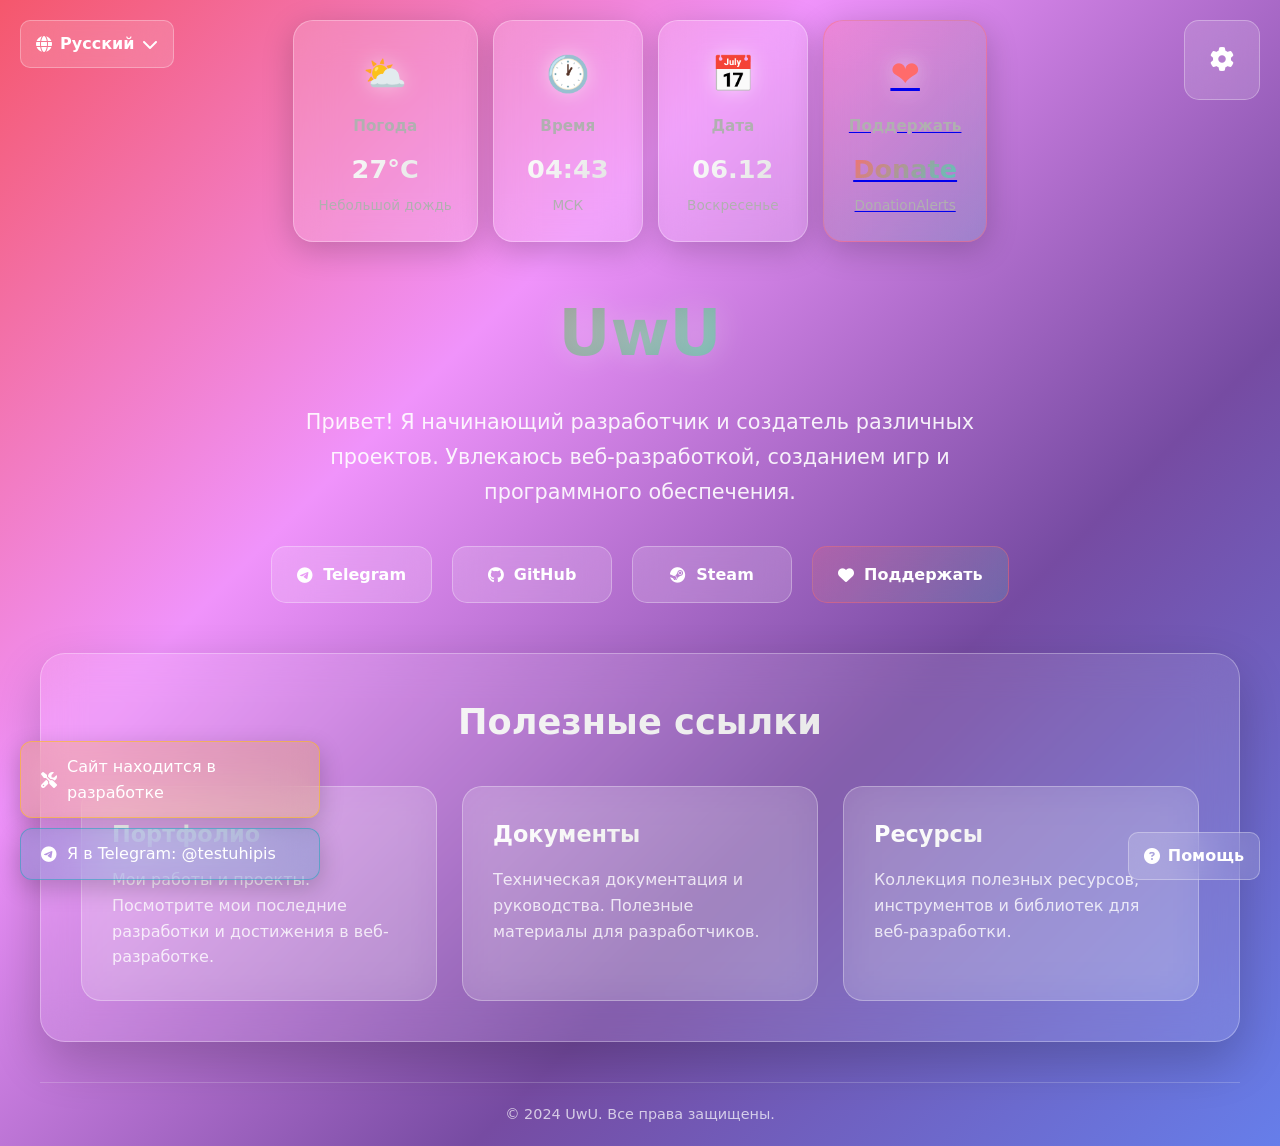
==== index.html @ 8233b25a "Update index.html" ====
<!DOCTYPE html>
<html lang="ru">
<head>
    <meta charset="UTF-8">
    <meta name="viewport" content="width=device-width, initial-scale=1.0">
    <title>UwU | Разработчик</title>
    <link rel="stylesheet" href="https://cdnjs.cloudflare.com/ajax/libs/font-awesome/6.4.0/css/all.min.css">
    <style>
        * {
            margin: 0;
            padding: 0;
            box-sizing: border-box;
            font-family: 'Segoe UI', system-ui, -apple-system, sans-serif;
        }

        :root {
            --bg-color: #0a0a0a;
            --card-bg: rgba(255, 255, 255, 0.1);
            --text-primary: #ffffff;
            --text-secondary: #b0b0b0;
            --accent-color: #6366f1;
            --border-color: rgba(255, 255, 255, 0.2);
            --glow-color: rgba(99, 102, 241, 0.5);
            --blur-amount: blur(20px);
            --transition-speed: 0.3s;
        }

        body {
            background: linear-gradient(-45deg, #667eea, #764ba2, #f093fb, #f5576c);
            background-size: 400% 400%;
            animation: gradient 15s ease infinite;
            color: var(--text-primary);
            line-height: 1.6;
            padding: 20px;
            min-height: 100vh;
            transition: all var(--transition-speed) ease;
        }

        @keyframes gradient {
            0% { background-position: 0% 50%; }
            50% { background-position: 100% 50%; }
            100% { background-position: 0% 50%; }
        }

        .container {
            max-width: 1200px;
            margin: 0 auto;
        }

        /* Notifications - moved to bottom left */
        .notifications {
            position: fixed;
            bottom: 20px;
            left: 20px;
            z-index: 1001;
            display: flex;
            flex-direction: column;
            gap: 10px;
            max-width: 300px;
        }

        .notification {
            background: rgba(255, 255, 255, 0.15);
            backdrop-filter: var(--blur-amount);
            border: 1px solid rgba(255, 255, 255, 0.3);
            border-radius: 12px;
            padding: 12px 20px;
            color: white;
            animation: slideInLeft 0.5s ease;
            box-shadow: 0 8px 25px rgba(0, 0, 0, 0.2);
            position: relative;
            overflow: hidden;
        }

        .notification.warning {
            background: rgba(255, 193, 7, 0.2);
            border-color: rgba(255, 193, 7, 0.5);
        }

        .notification.info {
            background: rgba(23, 162, 184, 0.2);
            border-color: rgba(23, 162, 184, 0.5);
        }

        .notification-content {
            display: flex;
            align-items: center;
            gap: 10px;
        }

        .notification-timer {
            position: absolute;
            bottom: 0;
            left: 0;
            height: 3px;
            background: rgba(255, 255, 255, 0.7);
            width: 100%;
            transform-origin: left;
            animation: timerShrink 10s linear forwards;
        }

        .notification.warning .notification-timer {
            background: rgba(255, 193, 7, 0.8);
        }

        .notification.info .notification-timer {
            background: rgba(23, 162, 184, 0.8);
        }

        @keyframes timerShrink {
            from {
                transform: scaleX(1);
            }
            to {
                transform: scaleX(0);
            }
        }

        @keyframes slideInLeft {
            from {
                transform: translateX(-100%);
                opacity: 0;
            }
            to {
                transform: translateX(0);
                opacity: 1;
            }
        }

        @keyframes slideOutLeft {
            from {
                transform: translateX(0);
                opacity: 1;
            }
            to {
                transform: translateX(-100%);
                opacity: 0;
            }
        }

        .notification.hiding {
            animation: slideOutLeft 0.5s ease forwards;
        }

        /* Language Selector */
        .language-selector {
            position: fixed;
            top: 20px;
            left: 20px;
            z-index: 1000;
        }

        .language-btn {
            background: rgba(255, 255, 255, 0.15);
            backdrop-filter: var(--blur-amount);
            border: 1px solid rgba(255, 255, 255, 0.3);
            border-radius: 10px;
            padding: 10px 15px;
            color: white;
            cursor: pointer;
            transition: all var(--transition-speed) ease;
            display: flex;
            align-items: center;
            gap: 8px;
            font-weight: 600;
        }

        .language-btn:hover {
            background: rgba(255, 255, 255, 0.25);
            transform: translateY(-2px);
        }

        .language-dropdown {
            position: absolute;
            top: 100%;
            left: 0;
            margin-top: 5px;
            background: rgba(255, 255, 255, 0.15);
            backdrop-filter: var(--blur-amount);
            border: 1px solid rgba(255, 255, 255, 0.3);
            border-radius: 10px;
            padding: 10px;
            display: none;
            flex-direction: column;
            gap: 5px;
            min-width: 150px;
        }

        .language-dropdown.active {
            display: flex;
            animation: fadeIn 0.3s ease;
        }

        .language-option {
            padding: 8px 12px;
            border-radius: 6px;
            cursor: pointer;
            transition: background var(--transition-speed) ease;
            display: flex;
            align-items: center;
            gap: 8px;
        }

        .language-option:hover {
            background: rgba(255, 255, 255, 0.1);
        }

        .language-option.active {
            background: rgba(99, 102, 241, 0.3);
        }

        @keyframes fadeIn {
            from { opacity: 0; transform: translateY(-10px); }
            to { opacity: 1; transform: translateY(0); }
        }

        /* Help Button */
        .help-button {
            position: fixed;
            bottom: 20px;
            right: 20px;
            z-index: 1000;
        }

        .help-btn {
            background: rgba(255, 255, 255, 0.15);
            backdrop-filter: var(--blur-amount);
            border: 1px solid rgba(255, 255, 255, 0.3);
            border-radius: 10px;
            padding: 10px 15px;
            color: white;
            cursor: pointer;
            transition: all var(--transition-speed) ease;
            display: flex;
            align-items: center;
            gap: 8px;
            font-weight: 600;
            position: relative;
        }

        .help-btn:hover {
            background: rgba(255, 255, 255, 0.25);
            transform: translateY(-2px);
        }

        .help-btn:hover .help-tooltip {
            opacity: 1;
            visibility: visible;
            transform: translateY(-10px);
        }

        .help-tooltip {
            position: absolute;
            bottom: 100%;
            left: 50%;
            transform: translateX(-50%) translateY(0);
            background: rgba(0, 0, 0, 0.8);
            backdrop-filter: var(--blur-amount);
            border: 1px solid rgba(255, 255, 255, 0.3);
            border-radius: 8px;
            padding: 10px 15px;
            color: white;
            font-size: 0.9rem;
            white-space: nowrap;
            opacity: 0;
            visibility: hidden;
            transition: all var(--transition-speed) ease;
            margin-bottom: 10px;
            box-shadow: 0 5px 15px rgba(0, 0, 0, 0.3);
        }

        .help-tooltip::after {
            content: '';
            position: absolute;
            top: 100%;
            left: 50%;
            transform: translateX(-50%);
            border: 5px solid transparent;
            border-top-color: rgba(0, 0, 0, 0.8);
        }

        /* Compact Widgets Row */
        .compact-widgets {
            display: flex;
            justify-content: center;
            gap: 15px;
            margin-bottom: 40px;
            flex-wrap: wrap;
        }

        .compact-widget {
            background: rgba(255, 255, 255, 0.15);
            backdrop-filter: var(--blur-amount);
            border: 1px solid rgba(255, 255, 255, 0.3);
            border-radius: 20px;
            padding: 25px;
            text-align: center;
            min-width: 150px;
            transition: all var(--transition-speed) ease;
            box-shadow: 0 8px 32px rgba(0, 0, 0, 0.2);
        }

        .compact-widget:hover {
            transform: translateY(-8px);
            box-shadow: 0 15px 40px rgba(0, 0, 0, 0.3), 0 0 25px var(--glow-color);
        }

        .widget-icon {
            font-size: 2.2rem;
            margin-bottom: 12px;
            filter: drop-shadow(0 0 10px rgba(255, 255, 255, 0.5));
        }

        .widget-title {
            font-size: 0.95rem;
            color: var(--text-secondary);
            margin-bottom: 10px;
            font-weight: 600;
        }

        .widget-value {
            font-size: 1.6rem;
            font-weight: 700;
            margin-bottom: 5px;
            background: linear-gradient(135deg, #fff, #e0e0e0);
            -webkit-background-clip: text;
            -webkit-text-fill-color: transparent;
        }

        .widget-desc {
            font-size: 0.85rem;
            color: var(--text-secondary);
        }

        /* Donate Widget */
        .donate-widget {
            background: linear-gradient(135deg, rgba(255, 107, 107, 0.2), rgba(78, 205, 196, 0.2));
            border-color: rgba(255, 107, 107, 0.4);
        }

        .donate-widget:hover {
            box-shadow: 0 15px 40px rgba(0, 0, 0, 0.3), 0 0 25px rgba(255, 107, 107, 0.5);
        }

        .donate-widget .widget-icon {
            color: #ff6b6b;
        }

        .donate-widget .widget-value {
            background: linear-gradient(135deg, #ff6b6b, #4ecdc4);
            -webkit-background-clip: text;
            -webkit-text-fill-color: transparent;
        }

        /* Header Section */
        .header {
            text-align: center;
            margin-bottom: 50px;
        }

        .name {
            font-size: 4rem;
            font-weight: 800;
            margin-bottom: 20px;
            background: linear-gradient(135deg, #ff6b6b, #4ecdc4, #45b7d1, #96ceb4, #ffeaa7);
            -webkit-background-clip: text;
            -webkit-text-fill-color: transparent;
            background-size: 300% 300%;
            animation: gradientShift 3s ease infinite;
            text-shadow: 0 0 30px rgba(255, 255, 255, 0.3);
        }

        @keyframes gradientShift {
            0%, 100% { background-position: 0% 50%; }
            50% { background-position: 100% 50%; }
        }

        .tagline {
            font-size: 1.3rem;
            color: rgba(255, 255, 255, 0.9);
            max-width: 700px;
            margin: 0 auto 35px;
            line-height: 1.7;
        }

        /* Social Links */
        .social-links {
            display: flex;
            justify-content: center;
            gap: 20px;
            margin: 30px 0;
            flex-wrap: wrap;
        }

        .social-link {
            background: rgba(255, 255, 255, 0.15);
            backdrop-filter: var(--blur-amount);
            border: 1px solid rgba(255, 255, 255, 0.3);
            border-radius: 15px;
            padding: 15px 25px;
            text-decoration: none;
            color: var(--text-primary);
            transition: all var(--transition-speed) ease;
            display: flex;
            align-items: center;
            gap: 10px;
            font-weight: 600;
            min-width: 160px;
            justify-content: center;
        }

        .social-link:hover {
            transform: translateY(-5px) scale(1.05);
            box-shadow: 0 10px 30px rgba(0, 0, 0, 0.2), 0 0 20px var(--glow-color);
            background: rgba(255, 255, 255, 0.25);
        }

        /* Donate Link */
        .donate-link {
            background: linear-gradient(135deg, rgba(255, 107, 107, 0.2), rgba(78, 205, 196, 0.2));
            border-color: rgba(255, 107, 107, 0.4);
        }

        .donate-link:hover {
            box-shadow: 0 10px 30px rgba(0, 0, 0, 0.2), 0 0 20px rgba(255, 107, 107, 0.5);
        }

        /* Links Section */
        .links-section {
            background: rgba(255, 255, 255, 0.1);
            backdrop-filter: var(--blur-amount);
            border: 1px solid rgba(255, 255, 255, 0.3);
            border-radius: 25px;
            padding: 40px;
            margin: 40px 0;
            box-shadow: 0 20px 50px rgba(0, 0, 0, 0.2);
        }

        .section-title {
            font-size: 2.2rem;
            font-weight: 700;
            margin-bottom: 35px;
            text-align: center;
            background: linear-gradient(135deg, #fff, #e0e0e0);
            -webkit-background-clip: text;
            -webkit-text-fill-color: transparent;
        }

        .links-grid {
            display: grid;
            grid-template-columns: repeat(auto-fit, minmax(280px, 1fr));
            gap: 25px;
        }

        .link-card {
            background: rgba(255, 255, 255, 0.15);
            backdrop-filter: var(--blur-amount);
            border: 1px solid rgba(255, 255, 255, 0.3);
            border-radius: 20px;
            padding: 30px;
            transition: all var(--transition-speed) ease;
            text-decoration: none;
            color: var(--text-primary);
        }

        .link-card:hover {
            transform: translateY(-8px);
            box-shadow: 0 15px 40px rgba(0, 0, 0, 0.3), 0 0 25px var(--glow-color);
        }

        .link-card h4 {
            font-size: 1.4rem;
            font-weight: 600;
            margin-bottom: 15px;
            background: linear-gradient(135deg, #fff, #e0e0e0);
            -webkit-background-clip: text;
            -webkit-text-fill-color: transparent;
        }

        .link-card p {
            font-size: 1rem;
            color: rgba(255, 255, 255, 0.8);
            line-height: 1.6;
        }

        /* Settings Panel */
        .settings-panel {
            position: fixed;
            top: 20px;
            right: 20px;
            background: rgba(255, 255, 255, 0.15);
            backdrop-filter: var(--blur-amount);
            border: 1px solid rgba(255, 255, 255, 0.3);
            border-radius: 15px;
            padding: 15px;
            z-index: 1000;
            max-width: 300px;
        }

        .settings-toggle {
            background: none;
            border: none;
            color: white;
            font-size: 1.5rem;
            cursor: pointer;
            padding: 10px;
            border-radius: 10px;
            transition: all 0.3s ease;
        }

        .settings-toggle:hover {
            background: rgba(255, 255, 255, 0.1);
            transform: rotate(90deg);
        }

        .settings-content {
            display: none;
            margin-top: 15px;
        }

        .settings-content.active {
            display: block;
        }

        .setting-group {
            margin-bottom: 15px;
        }

        .setting-group h4 {
            font-size: 1rem;
            margin-bottom: 10px;
            color: var(--text-primary);
        }

        .setting-option {
            display: flex;
            justify-content: space-between;
            align-items: center;
            margin-bottom: 8px;
            font-size: 0.9rem;
        }

        .toggle-switch {
            position: relative;
            display: inline-block;
            width: 40px;
            height: 20px;
        }

        .toggle-switch input {
            opacity: 0;
            width: 0;
            height: 0;
        }

        .slider {
            position: absolute;
            cursor: pointer;
            top: 0;
            left: 0;
            right: 0;
            bottom: 0;
            background-color: rgba(255, 255, 255, 0.3);
            transition: .4s;
            border-radius: 20px;
        }

        .slider:before {
            position: absolute;
            content: "";
            height: 16px;
            width: 16px;
            left: 2px;
            bottom: 2px;
            background-color: white;
            transition: .4s;
            border-radius: 50%;
        }

        input:checked + .slider {
            background-color: var(--accent-color);
        }

        input:checked + .slider:before {
            transform: translateX(20px);
        }

        .color-options {
            display: flex;
            gap: 8px;
            flex-wrap: wrap;
            margin-top: 5px;
        }

        .color-option {
            width: 25px;
            height: 25px;
            border-radius: 50%;
            cursor: pointer;
            border: 2px solid transparent;
            transition: transform 0.3s ease;
        }

        .color-option:hover {
            transform: scale(1.1);
        }

        .color-option.active {
            border-color: white;
            transform: scale(1.1);
        }

        select, input[type="text"] {
            width: 100%;
            padding: 8px;
            border-radius: 8px;
            border: 1px solid rgba(255, 255, 255, 0.3);
            background: rgba(255, 255, 255, 0.1);
            color: white;
            font-size: 0.9rem;
        }

        /* Footer */
        .footer {
            text-align: center;
            color: rgba(255, 255, 255, 0.7);
            font-size: 0.9rem;
            margin-top: 40px;
            padding-top: 20px;
            border-top: 1px solid rgba(255, 255, 255, 0.2);
        }

        /* Responsive */
        @media (max-width: 768px) {
            .compact-widgets {
                gap: 10px;
            }
            
            .compact-widget {
                min-width: 120px;
                padding: 20px;
            }
            
            .name {
                font-size: 2.5rem;
            }
            
            .social-links {
                flex-direction: column;
                align-items: center;
            }
            
            .social-link {
                width: 100%;
                max-width: 200px;
            }
            
            .links-grid {
                grid-template-columns: 1fr;
            }
            
            .settings-panel {
                position: static;
                max-width: none;
                margin-bottom: 20px;
            }

            .language-selector {
                position: static;
                margin-bottom: 20px;
            }

            .notifications {
                position: static;
                max-width: none;
                margin-bottom: 20px;
            }

            .help-button {
                position: static;
                margin-top: 20px;
            }
        }
    </style>
</head>
<body>
    <!-- Notifications - moved to bottom left -->
    <div class="notifications" id="notifications">
        <div class="notification warning">
            <div class="notification-content">
                <i class="fas fa-tools"></i>
                <span id="dev-notification">Сайт находится в разработке</span>
            </div>
            <div class="notification-timer"></div>
        </div>
        <div class="notification info">
            <div class="notification-content">
                <i class="fab fa-telegram"></i>
                <span id="tg-notification">Я в Telegram: @testuhipis</span>
            </div>
            <div class="notification-timer"></div>
        </div>
    </div>

    <!-- Language Selector -->
    <div class="language-selector">
        <div class="language-btn" id="language-btn">
            <i class="fas fa-globe"></i>
            <span id="current-language">Русский</span>
            <i class="fas fa-chevron-down"></i>
        </div>
        <div class="language-dropdown" id="language-dropdown">
            <div class="language-option active" data-lang="ru">
                <span>🇷🇺 Русский</span>
            </div>
            <div class="language-option" data-lang="en">
                <span>🇺🇸 English</span>
            </div>
            <div class="language-option" data-lang="be">
                <span>🇧🇾 Беларуская</span>
            </div>
            <div class="language-option" data-lang="ja">
                <span>🇯🇵 日本語</span>
            </div>
            <div class="language-option" data-lang="orv">
                <span>🏛️ Древне-Русский</span>
            </div>
        </div>
    </div>

    <!-- Help Button -->
    <div class="help-button">
        <div class="help-btn">
            <i class="fas fa-question-circle"></i>
            <span id="help-text">Помощь</span>
            <div class="help-tooltip">
                <span id="help-email">makarevichkv@bk.ru</span>
            </div>
        </div>
    </div>

    <!-- Settings Panel -->
    <div class="settings-panel">
        <button class="settings-toggle" id="settings-toggle">
            <i class="fas fa-cog"></i>
        </button>
        
        <div class="settings-content" id="settings-content">
            <!-- Theme Settings -->
            <div class="setting-group">
                <h4>🎨 <span id="theme-title">Цветовая тема</span></h4>
                <div class="color-options">
                    <div class="color-option active" style="background: linear-gradient(-45deg, #667eea, #764ba2, #f093fb, #f5576c);" data-gradient="purple"></div>
                    <div class="color-option" style="background: linear-gradient(-45deg, #4facfe, #00f2fe, #43e97b, #38f9d7);" data-gradient="blue"></div>
                    <div class="color-option" style="background: linear-gradient(-45deg, #ff6b6b, #4ecdc4, #45b7d1, #96ceb4);" data-gradient="vibrant"></div>
                    <div class="color-option" style="background: linear-gradient(-45deg, #ee7752, #e73c7e, #23a6d5, #23d5ab);" data-gradient="default"></div>
                </div>
            </div>

            <!-- Effects Settings -->
            <div class="setting-group">
                <h4>✨ <span id="effects-title">Эффекты</span></h4>
                <div class="setting-option">
                    <span id="glass-effect-label">Размытие стекла</span>
                    <label class="toggle-switch">
                        <input type="checkbox" id="glass-effect" checked>
                        <span class="slider"></span>
                    </label>
                </div>
            </div>

            <!-- Widget Settings -->
            <div class="setting-group">
                <h4>🕹️ <span id="widgets-title">Виджеты</span></h4>
                <div class="setting-option">
                    <span id="show-weather-label">Показывать погоду</span>
                    <label class="toggle-switch">
                        <input type="checkbox" id="show-weather" checked>
                        <span class="slider"></span>
                    </label>
                </div>
                <div class="setting-option">
                    <span id="show-time-label">Показывать время</span>
                    <label class="toggle-switch">
                        <input type="checkbox" id="show-time" checked>
                        <span class="slider"></span>
                    </label>
                </div>
                <div class="setting-option">
                    <span id="show-date-label">Показывать дату</span>
                    <label class="toggle-switch">
                        <input type="checkbox" id="show-date" checked>
                        <span class="slider"></span>
                    </label>
                </div>
                <div class="setting-option">
                    <span id="show-donate-label">Показывать донат</span>
                    <label class="toggle-switch">
                        <input type="checkbox" id="show-donate" checked>
                        <span class="slider"></span>
                    </label>
                </div>
            </div>

            <!-- Weather Settings -->
            <div class="setting-group">
                <h4>🌤️ <span id="weather-title">Погода</span></h4>
                <div class="setting-option">
                    <span id="weather-city-label">Город</span>
                    <input type="text" id="weather-city" placeholder="Москва" value="Москва">
                </div>
            </div>
        </div>
    </div>

    <div class="container">
        <!-- Compact Widgets Row -->
        <div class="compact-widgets">
            <div class="compact-widget" id="weather-widget">
                <div class="widget-icon">🌤️</div>
                <div class="widget-title" id="weather-widget-title">Погода</div>
                <div class="widget-value" id="weather-temp">22°C</div>
                <div class="widget-desc" id="weather-desc">Солнечно</div>
            </div>

            <div class="compact-widget" id="time-widget">
                <div class="widget-icon">🕐</div>
                <div class="widget-title" id="time-widget-title">Время</div>
                <div class="widget-value" id="current-time">13:57</div>
                <div class="widget-desc" id="timezone">МСК</div>
            </div>

            <div class="compact-widget" id="date-widget">
                <div class="widget-icon">📅</div>
                <div class="widget-title" id="date-widget-title">Дата</div>
                <div class="widget-value" id="current-date">30.11</div>
                <div class="widget-desc" id="day-of-week">Четверг</div>
            </div>

            <!-- Donate Widget -->
            <a href="https://www.donationalerts.com/r/uwu11" target="_blank" class="compact-widget donate-widget" id="donate-widget">
                <div class="widget-icon">❤️</div>
                <div class="widget-title" id="donate-widget-title">Поддержать</div>
                <div class="widget-value" id="donate-value">Donate</div>
                <div class="widget-desc" id="donate-desc">DonationAlerts</div>
            </a>
        </div>

        <!-- Header Section -->
        <div class="header">
            <h1 class="name">UwU</h1>
            <p class="tagline" id="tagline-text">Привет! Я начинающий разработчик и создатель различных проектов. Увлекаюсь веб-разработкой, созданием игр и программного обеспечения.</p>

            <!-- Social Links -->
            <div class="social-links">
                <a href="https://t.me/testuhipis" target="_blank" class="social-link">
                    <i class="fab fa-telegram"></i>
                    <span id="telegram-text">Telegram</span>
                </a>
                <a href="https://github.com/somp1k3" target="_blank" class="social-link">
                    <i class="fab fa-github"></i>
                    <span id="github-text">GitHub</span>
                </a>
                <a href="https://steamcommunity.com/id/somp1k3/" target="_blank" class="social-link">
                    <i class="fab fa-steam"></i>
                    <span id="steam-text">Steam</span>
                </a>
                <a href="https://www.donationalerts.com/r/uwu11" target="_blank" class="social-link donate-link">
                    <i class="fas fa-heart"></i>
                    <span id="donate-text">Поддержать</span>
                </a>
            </div>
        </div>

        <!-- Links Section -->
        <div class="links-section">
            <h2 class="section-title" id="links-title">Полезные ссылки</h2>
            <div class="links-grid">
                <a href="https://somp1k3.github.io/smp3/portfolio/" target="_blank" class="link-card">
                    <h4 id="portfolio-title">Портфолио</h4>
                    <p id="portfolio-desc">Мои работы и проекты. Посмотрите мои последние разработки и достижения в веб-разработке.</p>
                </a>
                <a href="https://somp1k3.github.io/smp3/portfolio/" target="_blank" class="link-card">
                    <h4 id="docs-title">Документы</h4>
                    <p id="docs-desc">Техническая документация и руководства. Полезные материалы для разработчиков.</p>
                </a>
                <a href="https://somp1k3.github.io/smp3/portfolio/" target="_blank" class="link-card">
                    <h4 id="resources-title">Ресурсы</h4>
                    <p id="resources-desc">Коллекция полезных ресурсов, инструментов и библиотек для веб-разработки.</p>
                </a>
            </div>
        </div>

        <!-- Footer -->
        <div class="footer">
            <p id="footer-text">&copy; 2024 UwU. Все права защищены.</p>
        </div>
    </div>

    <script>
        // Translation dictionary
        const translations = {
            ru: {
                // Notifications
                devNotification: "Сайт находится в разработке",
                tgNotification: "Я в Telegram: @testuhipis",
                
                // Language selector
                currentLanguage: "Русский",
                
                // Settings
                themeTitle: "Цветовая тема",
                effectsTitle: "Эффекты",
                glassEffectLabel: "Размытие стекла",
                widgetsTitle: "Виджеты",
                showWeatherLabel: "Показывать погоду",
                showTimeLabel: "Показывать время",
                showDateLabel: "Показывать дату",
                showDonateLabel: "Показывать донат",
                weatherTitle: "Погода",
                weatherCityLabel: "Город",
                
                // Widgets
                weatherWidgetTitle: "Погода",
                timeWidgetTitle: "Время",
                dateWidgetTitle: "Дата",
                donateWidgetTitle: "Поддержать",
                donateValue: "Donate",
                donateDesc: "DonationAlerts",
                
                // Content
                tagline: "Привет! Я начинающий разработчик и создатель различных проектов. Увлекаюсь веб-разработкой, созданием игр и программного обеспечения.",
                telegram: "Telegram",
                github: "GitHub",
                steam: "Steam",
                donate: "Поддержать",
                linksTitle: "Полезные ссылки",
                portfolioTitle: "Портфолио",
                portfolioDesc: "Мои работы и проекты. Посмотрите мои последние разработки и достижения в веб-разработке.",
                docsTitle: "Документы",
                docsDesc: "Техническая документация и руководства. Полезные материалы для разработчиков.",
                resourcesTitle: "Ресурсы",
                resourcesDesc: "Коллекция полезных ресурсов, инструментов и библиотек для веб-разработки.",
                footer: "&copy; 2024 UwU. Все права защищены.",
                
                // Help button
                helpText: "Помощь",
                helpEmail: "makarevichkv@bk.ru"
            },
            en: {
                devNotification: "Website is under development",
                tgNotification: "Find me on Telegram: @testuhipis",
                currentLanguage: "English",
                themeTitle: "Color Theme",
                effectsTitle: "Effects",
                glassEffectLabel: "Glass blur effect",
                widgetsTitle: "Widgets",
                showWeatherLabel: "Show weather",
                showTimeLabel: "Show time",
                showDateLabel: "Show date",
                showDonateLabel: "Show donate",
                weatherTitle: "Weather",
                weatherCityLabel: "City",
                weatherWidgetTitle: "Weather",
                timeWidgetTitle: "Time",
                dateWidgetTitle: "Date",
                donateWidgetTitle: "Support",
                donateValue: "Donate",
                donateDesc: "DonationAlerts",
                tagline: "Hello! I'm a beginner developer and creator of various projects. I'm passionate about web development, game creation and software development.",
                telegram: "Telegram",
                github: "GitHub",
                steam: "Steam",
                donate: "Support",
                linksTitle: "Useful Links",
                portfolioTitle: "Portfolio",
                portfolioDesc: "My works and projects. Check out my latest developments and achievements in web development.",
                docsTitle: "Documents",
                docsDesc: "Technical documentation and guides. Useful materials for developers.",
                resourcesTitle: "Resources",
                resourcesDesc: "Collection of useful resources, tools and libraries for web development.",
                footer: "&copy; 2024 UwU. All rights reserved.",
                helpText: "Help",
                helpEmail: "makarevichkv@bk.ru"
            },
            be: {
                devNotification: "Сайт знаходзіцца ў распрацоўцы",
                tgNotification: "Я ў Telegram: @testuhipis",
                currentLanguage: "Беларуская",
                themeTitle: "Каляровая тэма",
                effectsTitle: "Эфекты",
                glassEffectLabel: "Размыццё шкла",
                widgetsTitle: "Віджэты",
                showWeatherLabel: "Паказваць надвор'е",
                showTimeLabel: "Паказваць час",
                showDateLabel: "Паказваць дату",
                showDonateLabel: "Паказваць данат",
                weatherTitle: "Надвор'е",
                weatherCityLabel: "Горад",
                weatherWidgetTitle: "Надвор'е",
                timeWidgetTitle: "Час",
                dateWidgetTitle: "Дата",
                donateWidgetTitle: "Падтрымаць",
                donateValue: "Donate",
                donateDesc: "DonationAlerts",
                tagline: "Прывітанне! Я пачынаючы распрацоўшчык і стваральнік розных праектаў. Захапляюся вэб-распрацоўкай, стварэннем гульняў і праграмным забеспячэннем.",
                telegram: "Telegram",
                github: "GitHub",
                steam: "Steam",
                donate: "Падтрымаць",
                linksTitle: "Карысныя спасылкі",
                portfolioTitle: "Партфоліа",
                portfolioDesc: "Мае работы і праекты. Паглядзіце мае апошнія распрацоўкі і дасягненні ў вэб-распрацоўцы.",
                docsTitle: "Дакументы",
                docsDesc: "Тэхнічная дакументацыя і кіраўніцтвы. Карысныя матэрыялы для распрацоўшчыкаў.",
                resourcesTitle: "Рэсурсы",
                resourcesDesc: "Калекцыя карысных рэсурсаў, інструментаў і бібліятэк для вэб-распрацоўкі.",
                footer: "&copy; 2024 UwU. Усе правы абаронены.",
                helpText: "Дапамога",
                helpEmail: "makarevichkv@bk.ru"
            },
            ja: {
                devNotification: "ウェブサイトは開発中です",
                tgNotification: "Telegramで私を見つけて: @testuhipis",
                currentLanguage: "日本語",
                themeTitle: "カラーテーマ",
                effectsTitle: "エフェクト",
                glassEffectLabel: "ガラスぼかし効果",
                widgetsTitle: "ウィジェット",
                showWeatherLabel: "天気を表示",
                showTimeLabel: "時間を表示",
                showDateLabel: "日付を表示",
                showDonateLabel: "寄付を表示",
                weatherTitle: "天気",
                weatherCityLabel: "都市",
                weatherWidgetTitle: "天気",
                timeWidgetTitle: "時間",
                dateWidgetTitle: "日付",
                donateWidgetTitle: "サポート",
                donateValue: "寄付",
                donateDesc: "DonationAlerts",
                tagline: "こんにちは！私は初心者開発者であり、様々なプロジェクトのクリエイターです。Web開発、ゲーム制作、ソフトウェア開発に情熱を持っています。",
                telegram: "Telegram",
                github: "GitHub",
                steam: "Steam",
                donate: "サポート",
                linksTitle: "便利なリンク",
                portfolioTitle: "ポートフォリオ",
                portfolioDesc: "私の作品とプロジェクト。Web開発における最新の開発と成果をご覧ください。",
                docsTitle: "ドキュメント",
                docsDesc: "技術文書とガイド。開発者向けの便利な資料。",
                resourcesTitle: "リソース",
                resourcesDesc: "Web開発のための便利なリソース、ツール、ライブラリのコレクション。",
                footer: "&copy; 2024 UwU. 全著作権所有.",
                helpText: "ヘルプ",
                helpEmail: "makarevichkv@bk.ru"
            },
            orv: {
                // Древнерусский язык
                devNotification: "Сѣтьница въ дѣланьи ѥсть",
                tgNotification: "Азъ въ Telegram: @testuhipis",
                currentLanguage: "Древне-Русский",
                themeTitle: "Цвѣтьнаꙗ тема",
                effectsTitle: "Дѣиства",
                glassEffectLabel: "Стекльно размытие",
                widgetsTitle: "Виджеты",
                showWeatherLabel: "Покаꙁовати погодоу",
                showTimeLabel: "Покаꙁовати врѣмѧ",
                showDateLabel: "Покаꙁовати датоу",
                showDonateLabel: "Покаꙁовати даръ",
                weatherTitle: "Погода",
                weatherCityLabel: "Градъ",
                weatherWidgetTitle: "Погода",
                timeWidgetTitle: "Врѣмѧ",
                dateWidgetTitle: "Дата",
                donateWidgetTitle: "Подъдрьжати",
                donateValue: "Даръ",
                donateDesc: "DonationAlerts",
                tagline: "Здравъ бѫди! Аꙁъ ѥсмь начьинающии съꙁидатель и творець различьныхъ дѣлъ. Любо мьнѣ вѣтьхънѧѩ съꙁиданиꙗ, сътворениꙗ игръ и прѣложьствиꙗ.",
                telegram: "Telegram",
                github: "GitHub",
                steam: "Steam",
                donate: "Подъдрьжати",
                linksTitle: "Потрѣбьнꙑи съвѫꙁи",
                portfolioTitle: "Портфолио",
                portfolioDesc: "Моꙗ дѣла и съꙁиданиꙗ. Виждь моꙗ послѣдьнꙗѩ съꙁиданиꙗ и постижениꙗ въ вѣтьхънѧѥмъ съꙁидании.",
                docsTitle: "Грамотꙑ",
                docsDesc: "Оустроишьнꙑѩ грамотꙑ и наказаниꙗ. Потрѣбьнꙑѩ вѣщи съꙁидателемъ.",
                resourcesTitle: "Съкровища",
                resourcesDesc: "Събиръниѥ потрѣбьныхъ съкровищь, оужищь и книгъницъ въ вѣтьхънѧѥмъ съꙁидании.",
                footer: "&copy; 2024 UwU. Вьсѧ права съхранѥна.",
                helpText: "Помощь",
                helpEmail: "makarevichkv@bk.ru"
            }
        };

        // Current language
        let currentLanguage = localStorage.getItem('uwu-language') || 'ru';

        // Настройки по умолчанию
        const defaultSettings = {
            glassEffect: true,
            showWeather: true,
            showTime: true,
            showDate: true,
            showDonate: true,
            weatherCity: 'Москва',
            theme: 'purple'
        };

        // Загрузка настроек из localStorage
        let settings = JSON.parse(localStorage.getItem('uwu-settings')) || {...defaultSettings};

        // Apply translation
        function applyTranslation(lang) {
            const t = translations[lang];
            
            // Notifications
            document.getElementById('dev-notification').textContent = t.devNotification;
            document.getElementById('tg-notification').textContent = t.tgNotification;
            
            // Language selector
            document.getElementById('current-language').textContent = t.currentLanguage;
            
            // Settings
            document.getElementById('theme-title').textContent = t.themeTitle;
            document.getElementById('effects-title').textContent = t.effectsTitle;
            document.getElementById('glass-effect-label').textContent = t.glassEffectLabel;
            document.getElementById('widgets-title').textContent = t.widgetsTitle;
            document.getElementById('show-weather-label').textContent = t.showWeatherLabel;
            document.getElementById('show-time-label').textContent = t.showTimeLabel;
            document.getElementById('show-date-label').textContent = t.showDateLabel;
            document.getElementById('show-donate-label').textContent = t.showDonateLabel;
            document.getElementById('weather-title').textContent = t.weatherTitle;
            document.getElementById('weather-city-label').textContent = t.weatherCityLabel;
            
            // Widgets
            document.getElementById('weather-widget-title').textContent = t.weatherWidgetTitle;
            document.getElementById('time-widget-title').textContent = t.timeWidgetTitle;
            document.getElementById('date-widget-title').textContent = t.dateWidgetTitle;
            document.getElementById('donate-widget-title').textContent = t.donateWidgetTitle;
            document.getElementById('donate-value').textContent = t.donateValue;
            document.getElementById('donate-desc').textContent = t.donateDesc;
            
            // Content
            document.getElementById('tagline-text').textContent = t.tagline;
            document.getElementById('telegram-text').textContent = t.telegram;
            document.getElementById('github-text').textContent = t.github;
            document.getElementById('steam-text').textContent = t.steam;
            document.getElementById('donate-text').textContent = t.donate;
            document.getElementById('links-title').textContent = t.linksTitle;
            document.getElementById('portfolio-title').textContent = t.portfolioTitle;
            document.getElementById('portfolio-desc').textContent = t.portfolioDesc;
            document.getElementById('docs-title').textContent = t.docsTitle;
            document.getElementById('docs-desc').textContent = t.docsDesc;
            document.getElementById('resources-title').textContent = t.resourcesTitle;
            document.getElementById('resources-desc').textContent = t.resourcesDesc;
            document.getElementById('footer-text').innerHTML = t.footer;
            
            // Help button
            document.getElementById('help-text').textContent = t.helpText;
            document.getElementById('help-email').textContent = t.helpEmail;
        }

        // DOM Elements
        const settingsToggle = document.getElementById('settings-toggle');
        const settingsContent = document.getElementById('settings-content');
        const languageBtn = document.getElementById('language-btn');
        const languageDropdown = document.getElementById('language-dropdown');
        const settingsPanel = document.querySelector('.settings-panel');
        const languageSelector = document.querySelector('.language-selector');

        // Функция для управления таймерами уведомлений
        function setupNotificationTimers() {
            const notifications = document.querySelectorAll('.notification');
            
            notifications.forEach(notification => {
                // Запускаем таймер на 10 секунд
                setTimeout(() => {
                    // Добавляем класс для анимации исчезновения
                    notification.classList.add('hiding');
                    
                    // Удаляем уведомление после завершения анимации
                    setTimeout(() => {
                        if (notification.parentNode) {
                            notification.parentNode.removeChild(notification);
                        }
                    }, 500);
                }, 10000); // 10 секунд
            });
        }

        // Применить настройки при загрузке
        function applyStoredSettings() {
            // Применить язык
            applyTranslation(currentLanguage);
            
            // Обновить активный язык в выпадающем списке
            document.querySelectorAll('.language-option').forEach(option => {
                option.classList.remove('active');
                if (option.getAttribute('data-lang') === currentLanguage) {
                    option.classList.add('active');
                }
            });

            // Применить все настройки из localStorage
            document.getElementById('glass-effect').checked = settings.glassEffect;
            document.getElementById('show-weather').checked = settings.showWeather;
            document.getElementById('show-time').checked = settings.showTime;
            document.getElementById('show-date').checked = settings.showDate;
            document.getElementById('show-donate').checked = settings.showDonate;
            document.getElementById('weather-city').value = settings.weatherCity;

            // Применить видимость виджетов
            document.getElementById('weather-widget').style.display = settings.showWeather ? 'block' : 'none';
            document.getElementById('time-widget').style.display = settings.showTime ? 'block' : 'none';
            document.getElementById('date-widget').style.display = settings.showDate ? 'block' : 'none';
            document.getElementById('donate-widget').style.display = settings.showDonate ? 'block' : 'none';

            // Применить эффект размытия
            updateBlurEffect();
            
            // Применить тему
            applyTheme(settings.theme);
            
            // Запустить таймеры для уведомлений
            setupNotificationTimers();
        }

        // Обновить эффект размытия
        function updateBlurEffect() {
            document.documentElement.style.setProperty('--blur-amount', settings.glassEffect ? 'blur(20px)' : 'blur(0px)');
        }

        // Применить тему
        function applyTheme(theme) {
            const gradients = {
                default: 'linear-gradient(-45deg, #ee7752, #e73c7e, #23a6d5, #23d5ab)',
                vibrant: 'linear-gradient(-45deg, #ff6b6b, #4ecdc4, #45b7d1, #96ceb4)',
                purple: 'linear-gradient(-45deg, #667eea, #764ba2, #f093fb, #f5576c)',
                blue: 'linear-gradient(-45deg, #4facfe, #00f2fe, #43e97b, #38f9d7)'
            };
            
            document.body.style.background = gradients[theme];
            
            // Обновить активную кнопку темы
            document.querySelectorAll('.color-option').forEach(opt => {
                opt.classList.remove('active');
                if (opt.getAttribute('data-gradient') === theme) {
                    opt.classList.add('active');
                }
            });
        }

        // Сохранить настройки
        function saveSettings() {
            localStorage.setItem('uwu-settings', JSON.stringify(settings));
        }

        // Toggle Settings Panel
        settingsToggle.addEventListener('click', () => {
            settingsContent.classList.toggle('active');
        });

        // Language selector
        languageBtn.addEventListener('click', () => {
            languageDropdown.classList.toggle('active');
        });

        // Language selection
        document.querySelectorAll('.language-option').forEach(option => {
            option.addEventListener('click', function() {
                const lang = this.getAttribute('data-lang');
                currentLanguage = lang;
                localStorage.setItem('uwu-language', lang);
                applyTranslation(lang);
                languageDropdown.classList.remove('active');
                
                // Обновить активный язык в выпадающем списке
                document.querySelectorAll('.language-option').forEach(opt => {
                    opt.classList.remove('active');
                });
                this.classList.add('active');
            });
        });

        // Close dropdowns when clicking outside
        document.addEventListener('click', function(event) {
            if (!settingsPanel.contains(event.target) && !settingsToggle.contains(event.target)) {
                settingsContent.classList.remove('active');
            }
            if (!languageSelector.contains(event.target)) {
                languageDropdown.classList.remove('active');
            }
        });

        // Update time and date in real-time
        function updateDateTime() {
            const now = new Date();
            
            // Time
            const timeOptions = { hour: '2-digit', minute: '2-digit' };
            const timeString = now.toLocaleTimeString(currentLanguage, timeOptions);
            document.getElementById('current-time').textContent = timeString;
            
            // Date
            const dateOptions = { day: '2-digit', month: '2-digit' };
            const dateString = now.toLocaleDateString(currentLanguage, dateOptions);
            document.getElementById('current-date').textContent = dateString;
            
            // Day of week
            const dayOptions = { weekday: 'long' };
            const dayString = now.toLocaleDateString(currentLanguage, dayOptions);
            document.getElementById('day-of-week').textContent = dayString.charAt(0).toUpperCase() + dayString.slice(1);
        }

        // Real weather function using OpenWeatherMap API
        async function updateRealWeather() {
            if (!settings.showWeather) return;

            try {
                const city = settings.weatherCity || 'Москва';
                
                const response = await fetch(
                    `https://api.openweathermap.org/data/2.5/weather?q=${city}&appid=bd5e378503939ddaee76f12ad7a97608&units=metric&lang=${currentLanguage}`
                );

                if (!response.ok) {
                    throw new Error('Город не найден');
                }

                const data = await response.json();
                
                const temp = Math.round(data.main.temp);
                const description = data.weather[0].description;
                const weatherMain = data.weather[0].main;
                
                // Get weather icon
                const weatherIcons = {
                    'Clear': '☀️',
                    'Clouds': '⛅',
                    'Rain': '🌧️',
                    'Drizzle': '🌦️',
                    'Thunderstorm': '⛈️',
                    'Snow': '❄️',
                    'Mist': '🌫️',
                    'Smoke': '🌫️',
                    'Haze': '🌫️',
                    'Dust': '🌫️',
                    'Fog': '🌫️'
                };

                const icon = weatherIcons[weatherMain] || '🌤️';
                
                document.getElementById('weather-temp').textContent = `${temp}°C`;
                document.getElementById('weather-desc').textContent = description;
                document.querySelector('#weather-widget .widget-icon').textContent = icon;
                
            } catch (error) {
                console.error('Ошибка получения погоды:', error);
                // Fallback to mock data
                updateMockWeather();
            }
        }

        // Mock weather as fallback
        function updateMockWeather() {
            const weatherData = {
                temp: Math.round(15 + Math.random() * 15),
                descriptions: {
                    ru: ['Солнечно', 'Облачно', 'Небольшой дождь', 'Пасмурно', 'Ясно'],
                    en: ['Sunny', 'Cloudy', 'Light rain', 'Overcast', 'Clear'],
                    be: ['Сонечна', 'Воблачна', 'Невялікі дождж', 'Пахмурна', 'Ясна'],
                    ja: ['晴れ', '曇り', '小雨', 'くもり', '快晴'],
                    orv: ['Солньчьно', 'Облачно', 'Малъ дъждь', 'Пасмѫрно', 'Ꙗсно']
                },
                icons: ['🌤️', '☀️', '⛅', '🌧️', '❄️']
            };
            
            const randomIndex = Math.floor(Math.random() * weatherData.descriptions.ru.length);
            
            document.getElementById('weather-temp').textContent = `${weatherData.temp}°C`;
            document.getElementById('weather-desc').textContent = weatherData.descriptions[currentLanguage]?.[randomIndex] || weatherData.descriptions.ru[randomIndex];
            document.querySelector('#weather-widget .widget-icon').textContent = weatherData.icons[randomIndex];
        }

        // Setup event listeners for settings
        function setupSettingsListeners() {
            // Color themes
            document.querySelectorAll('.color-option').forEach(option => {
                option.addEventListener('click', function() {
                    document.querySelectorAll('.color-option').forEach(opt => opt.classList.remove('active'));
                    this.classList.add('active');
                    
                    const gradient = this.getAttribute('data-gradient');
                    settings.theme = gradient;
                    applyTheme(gradient);
                    saveSettings();
                });
            });

            // Toggle switches
            document.getElementById('glass-effect').addEventListener('change', function() {
                settings.glassEffect = this.checked;
                updateBlurEffect();
                saveSettings();
            });

            document.getElementById('show-weather').addEventListener('change', function() {
                settings.showWeather = this.checked;
                document.getElementById('weather-widget').style.display = this.checked ? 'block' : 'none';
                if (this.checked) {
                    updateRealWeather();
                }
                saveSettings();
            });

            document.getElementById('show-time').addEventListener('change', function() {
                settings.showTime = this.checked;
                document.getElementById('time-widget').style.display = this.checked ? 'block' : 'none';
                saveSettings();
            });

            document.getElementById('show-date').addEventListener('change', function() {
                settings.showDate = this.checked;
                document.getElementById('date-widget').style.display = this.checked ? 'block' : 'none';
                saveSettings();
            });

            document.getElementById('show-donate').addEventListener('change', function() {
                settings.showDonate = this.checked;
                document.getElementById('donate-widget').style.display = this.checked ? 'block' : 'none';
                saveSettings();
            });

            // Weather city input
            document.getElementById('weather-city').addEventListener('change', function() {
                settings.weatherCity = this.value;
                updateRealWeather();
                saveSettings();
            });
        }

        // Initialize everything
        function init() {
            applyStoredSettings();
            updateDateTime();
            updateRealWeather();
            setupSettingsListeners();
            
            // Update time every minute
            setInterval(updateDateTime, 60000);
            
            // Update weather every 10 minutes
            setInterval(updateRealWeather, 600000);
        }

        // Start the application
        init();
    </script>
</body>
</html>
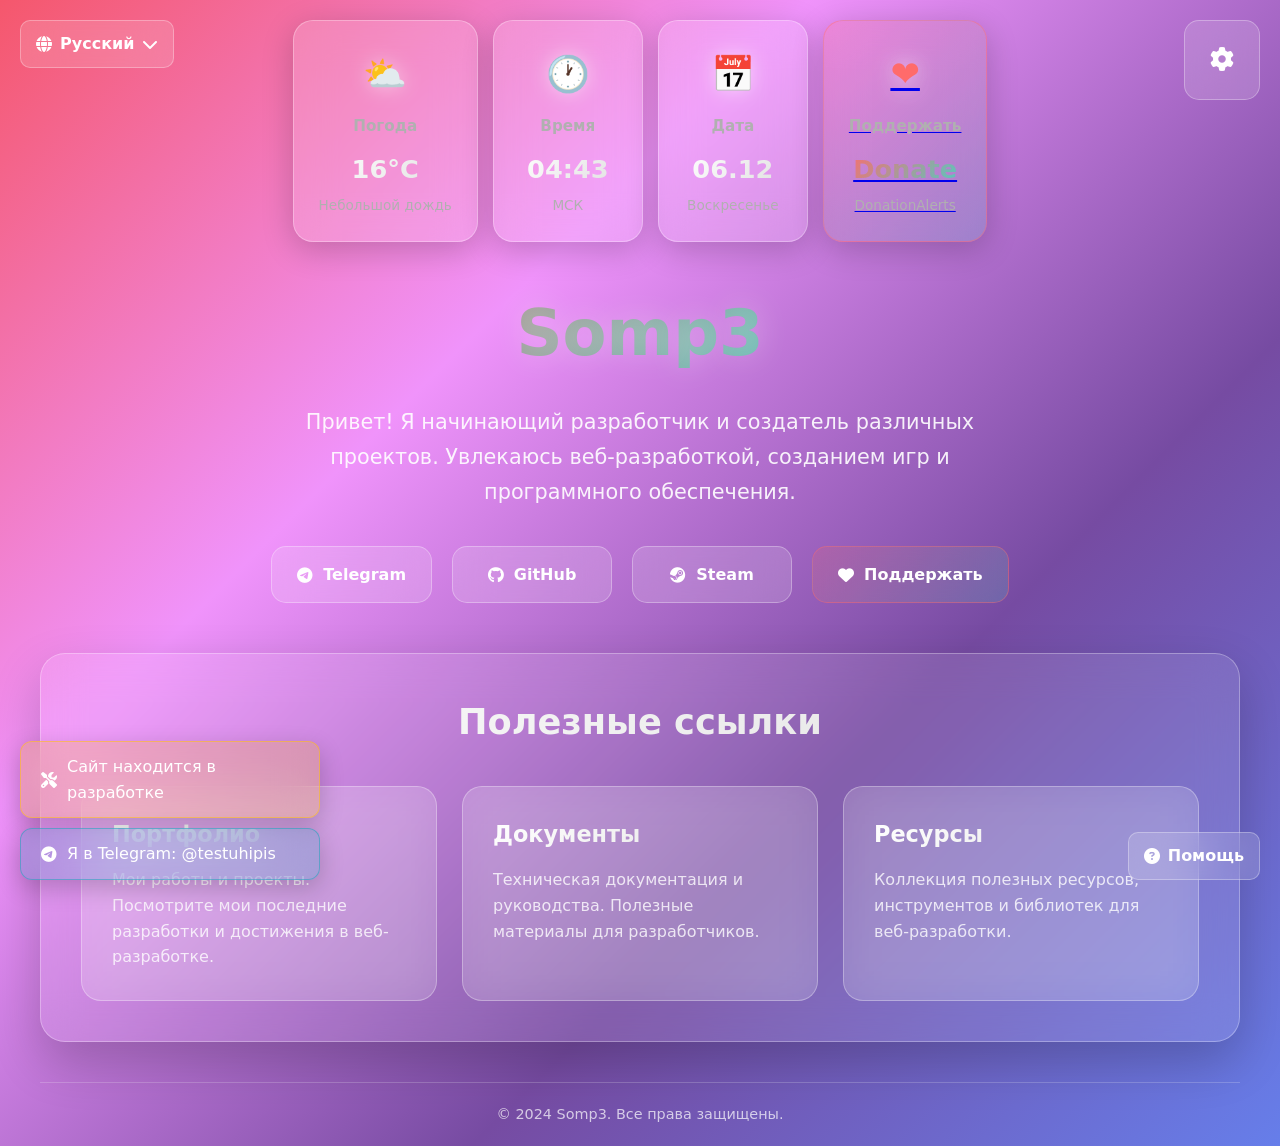
==== commit 97e1d3f9: "Update index.html" ====
--- a/index.html
+++ b/index.html
@@ -3,7 +3,7 @@
 <head>
     <meta charset="UTF-8">
     <meta name="viewport" content="width=device-width, initial-scale=1.0">
-    <title>UwU | Разработчик</title>
+    <title>Somp3 - Developer</title>
     <link rel="stylesheet" href="https://cdnjs.cloudflare.com/ajax/libs/font-awesome/6.4.0/css/all.min.css">
     <style>
         * {
@@ -848,7 +848,7 @@
 
         <!-- Header Section -->
         <div class="header">
-            <h1 class="name">UwU</h1>
+            <h1 class="name">Somp3</h1>
             <p class="tagline" id="tagline-text">Привет! Я начинающий разработчик и создатель различных проектов. Увлекаюсь веб-разработкой, созданием игр и программного обеспечения.</p>
 
             <!-- Social Links -->
@@ -893,7 +893,7 @@
 
         <!-- Footer -->
         <div class="footer">
-            <p id="footer-text">&copy; 2024 UwU. Все права защищены.</p>
+            <p id="footer-text">&copy; 2024 Somp3. Все права защищены.</p>
         </div>
     </div>
 
@@ -941,7 +941,7 @@
                 docsDesc: "Техническая документация и руководства. Полезные материалы для разработчиков.",
                 resourcesTitle: "Ресурсы",
                 resourcesDesc: "Коллекция полезных ресурсов, инструментов и библиотек для веб-разработки.",
-                footer: "&copy; 2024 UwU. Все права защищены.",
+                footer: "&copy; 2024 Somp3. Все права защищены.",
                 
                 // Help button
                 helpText: "Помощь",
@@ -979,7 +979,7 @@
                 docsDesc: "Technical documentation and guides. Useful materials for developers.",
                 resourcesTitle: "Resources",
                 resourcesDesc: "Collection of useful resources, tools and libraries for web development.",
-                footer: "&copy; 2024 UwU. All rights reserved.",
+                footer: "&copy; 2024 Somp3. All rights reserved.",
                 helpText: "Help",
                 helpEmail: "makarevichkv@bk.ru"
             },
@@ -1015,7 +1015,7 @@
                 docsDesc: "Тэхнічная дакументацыя і кіраўніцтвы. Карысныя матэрыялы для распрацоўшчыкаў.",
                 resourcesTitle: "Рэсурсы",
                 resourcesDesc: "Калекцыя карысных рэсурсаў, інструментаў і бібліятэк для вэб-распрацоўкі.",
-                footer: "&copy; 2024 UwU. Усе правы абаронены.",
+                footer: "&copy; 2024 Somp3. Усе правы абаронены.",
                 helpText: "Дапамога",
                 helpEmail: "makarevichkv@bk.ru"
             },
@@ -1051,7 +1051,7 @@
                 docsDesc: "技術文書とガイド。開発者向けの便利な資料。",
                 resourcesTitle: "リソース",
                 resourcesDesc: "Web開発のための便利なリソース、ツール、ライブラリのコレクション。",
-                footer: "&copy; 2024 UwU. 全著作権所有.",
+                footer: "&copy; 2024 Somp3. 全著作権所有.",
                 helpText: "ヘルプ",
                 helpEmail: "makarevichkv@bk.ru"
             },
@@ -1088,14 +1088,14 @@
                 docsDesc: "Оустроишьнꙑѩ грамотꙑ и наказаниꙗ. Потрѣбьнꙑѩ вѣщи съꙁидателемъ.",
                 resourcesTitle: "Съкровища",
                 resourcesDesc: "Събиръниѥ потрѣбьныхъ съкровищь, оужищь и книгъницъ въ вѣтьхънѧѥмъ съꙁидании.",
-                footer: "&copy; 2024 UwU. Вьсѧ права съхранѥна.",
+                footer: "&copy; 2024 Somp3. Вьсѧ права съхранѥна.",
                 helpText: "Помощь",
                 helpEmail: "makarevichkv@bk.ru"
             }
         };
 
         // Current language
-        let currentLanguage = localStorage.getItem('uwu-language') || 'ru';
+        let currentLanguage = localStorage.getItem('somp3-language') || 'ru';
 
         // Настройки по умолчанию
         const defaultSettings = {
@@ -1109,7 +1109,7 @@
         };
 
         // Загрузка настроек из localStorage
-        let settings = JSON.parse(localStorage.getItem('uwu-settings')) || {...defaultSettings};
+        let settings = JSON.parse(localStorage.getItem('somp3-settings')) || {...defaultSettings};
 
         // Apply translation
         function applyTranslation(lang) {
@@ -1254,7 +1254,7 @@
 
         // Сохранить настройки
         function saveSettings() {
-            localStorage.setItem('uwu-settings', JSON.stringify(settings));
+            localStorage.setItem('somp3-settings', JSON.stringify(settings));
         }
 
         // Toggle Settings Panel
@@ -1272,7 +1272,7 @@
             option.addEventListener('click', function() {
                 const lang = this.getAttribute('data-lang');
                 currentLanguage = lang;
-                localStorage.setItem('uwu-language', lang);
+                localStorage.setItem('somp3-language', lang);
                 applyTranslation(lang);
                 languageDropdown.classList.remove('active');
                 
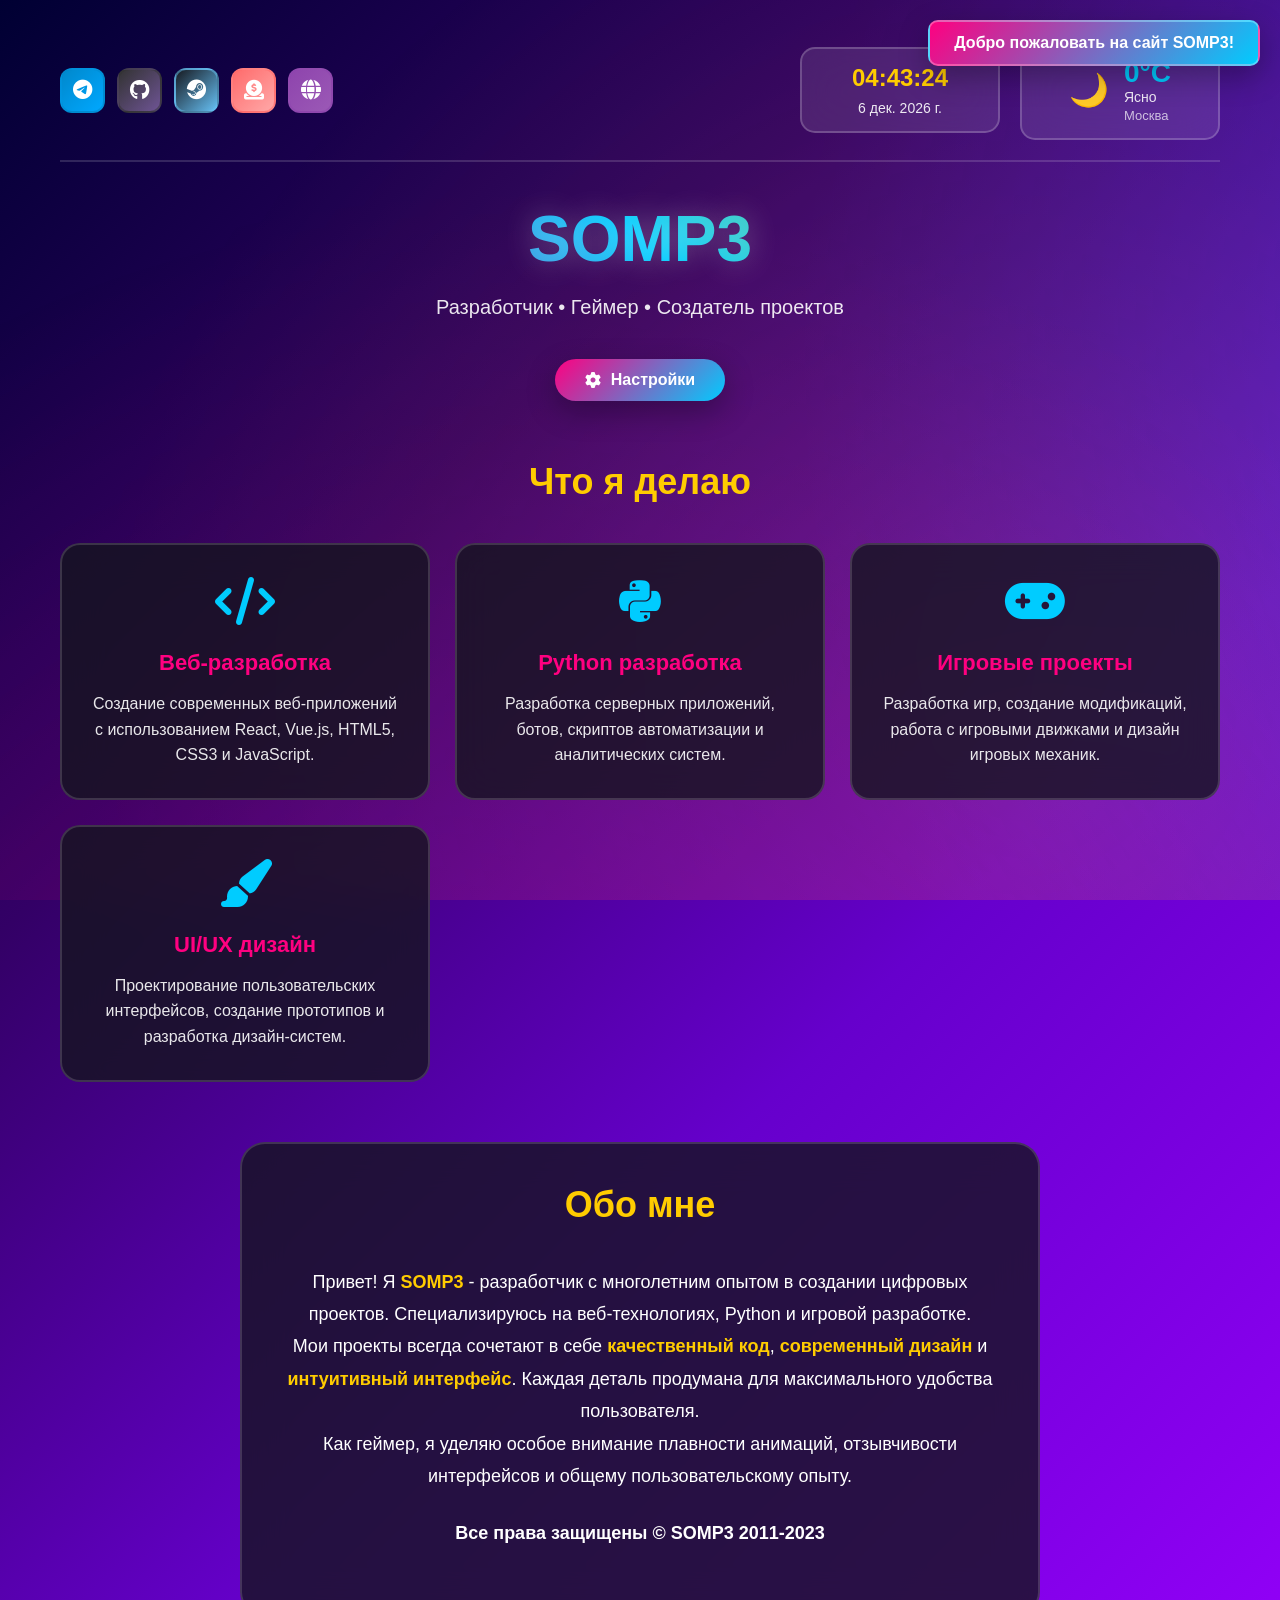
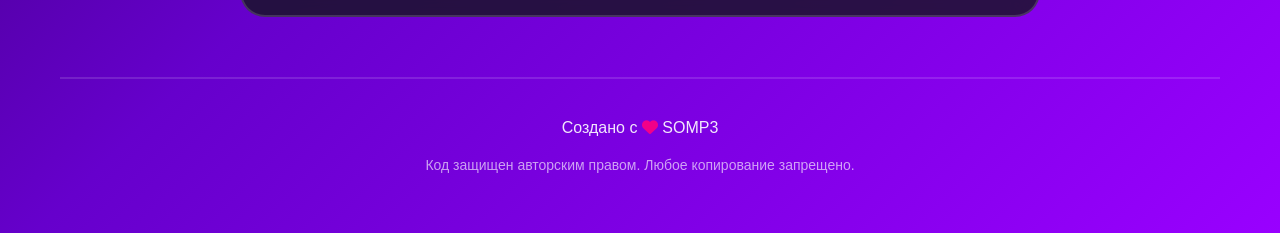
==== commit 28f24f1c: "Update index.html" ====
--- a/index.html
+++ b/index.html
@@ -3,551 +3,303 @@
 <head>
     <meta charset="UTF-8">
     <meta name="viewport" content="width=device-width, initial-scale=1.0">
-    <title>Somp3 - Developer</title>
+    <title>Somp3</title>
     <link rel="stylesheet" href="https://cdnjs.cloudflare.com/ajax/libs/font-awesome/6.4.0/css/all.min.css">
     <style>
+        :root {
+            --primary: #ff0080;
+            --secondary: #00ccff;
+            --accent: #ffcc00;
+            --dark: rgba(0, 0, 0, 0.9);
+            --light: rgba(255, 255, 255, 0.2);
+            --text: #ffffff;
+            --card-bg: rgba(20, 20, 30, 0.8);
+            --transition: all 0.3s ease;
+        }
+
         * {
             margin: 0;
             padding: 0;
             box-sizing: border-box;
-            font-family: 'Segoe UI', system-ui, -apple-system, sans-serif;
-        }
-
-        :root {
-            --bg-color: #0a0a0a;
-            --card-bg: rgba(255, 255, 255, 0.1);
-            --text-primary: #ffffff;
-            --text-secondary: #b0b0b0;
-            --accent-color: #6366f1;
-            --border-color: rgba(255, 255, 255, 0.2);
-            --glow-color: rgba(99, 102, 241, 0.5);
-            --blur-amount: blur(20px);
-            --transition-speed: 0.3s;
+            font-family: 'Segoe UI', Tahoma, Geneva, Verdana, sans-serif;
         }
 
         body {
-            background: linear-gradient(-45deg, #667eea, #764ba2, #f093fb, #f5576c);
-            background-size: 400% 400%;
-            animation: gradient 15s ease infinite;
-            color: var(--text-primary);
-            line-height: 1.6;
-            padding: 20px;
             min-height: 100vh;
-            transition: all var(--transition-speed) ease;
-        }
-
-        @keyframes gradient {
-            0% { background-position: 0% 50%; }
-            50% { background-position: 100% 50%; }
-            100% { background-position: 0% 50%; }
-        }
-
+            background: linear-gradient(135deg, 
+                #000033 0%, 
+                #330066 30%, 
+                #6600cc 60%, 
+                #9900ff 100%);
+            color: var(--text);
+            overflow-x: hidden;
+            position: relative;
+        }
+
+        /* RGB градиентный фон */
+        .rgb-bg {
+            position: fixed;
+            top: 0;
+            left: 0;
+            width: 100%;
+            height: 100%;
+            background: 
+                radial-gradient(circle at 20% 80%, rgba(255,0,128,0.3) 0%, transparent 50%),
+                radial-gradient(circle at 80% 20%, rgba(0,204,255,0.3) 0%, transparent 50%),
+                radial-gradient(circle at 40% 40%, rgba(255,204,0,0.2) 0%, transparent 50%);
+            background-size: 200% 200%;
+            animation: rgbPulse 15s ease infinite;
+            z-index: -2;
+            pointer-events: none;
+            opacity: 0.7;
+        }
+
+        @keyframes rgbPulse {
+            0%, 100% { background-position: 0% 0%; }
+            50% { background-position: 100% 100%; }
+        }
+
+        /* Контейнер */
         .container {
             max-width: 1200px;
             margin: 0 auto;
-        }
-
-        /* Notifications - moved to bottom left */
-        .notifications {
-            position: fixed;
-            bottom: 20px;
-            left: 20px;
-            z-index: 1001;
+            padding: 20px;
+            position: relative;
+            z-index: 1;
+        }
+
+        /* Верхняя панель */
+        .top-panel {
             display: flex;
-            flex-direction: column;
-            gap: 10px;
-            max-width: 300px;
-        }
-
-        .notification {
+            justify-content: space-between;
+            align-items: center;
+            margin-bottom: 40px;
+            padding: 20px 0;
+            border-bottom: 2px solid rgba(255, 255, 255, 0.15);
+        }
+
+        /* Социальные иконки */
+        .social-icons {
+            display: flex;
+            gap: 12px;
+        }
+
+        .social-icon {
+            width: 45px;
+            height: 45px;
+            border-radius: 12px;
+            display: flex;
+            align-items: center;
+            justify-content: center;
+            background: rgba(255, 255, 255, 0.1);
+            backdrop-filter: blur(15px);
+            border: 2px solid rgba(255, 255, 255, 0.2);
+            color: white;
+            font-size: 20px;
+            transition: var(--transition);
+            text-decoration: none;
+        }
+
+        .social-icon:hover {
+            transform: translateY(-5px) scale(1.1);
+            box-shadow: 0 10px 25px rgba(0, 0, 0, 0.3);
+        }
+
+        .social-icon.tg { 
+            background: linear-gradient(135deg, #0088cc, #00a8ff);
+            border-color: rgba(0, 136, 204, 0.5);
+        }
+        .social-icon.gh { 
+            background: linear-gradient(135deg, #333333, #6e5494);
+            border-color: rgba(51, 51, 51, 0.5);
+        }
+        .social-icon.steam { 
+            background: linear-gradient(135deg, #171a21, #66c0f4);
+            border-color: rgba(102, 192, 244, 0.5);
+        }
+        .social-icon.donate { 
+            background: linear-gradient(135deg, #ff6b6b, #ffa8a8);
+            border-color: rgba(255, 107, 107, 0.5);
+        }
+        .social-icon.portfolio { 
+            background: linear-gradient(135deg, #8e44ad, #9b59b6);
+            border-color: rgba(142, 68, 173, 0.5);
+        }
+
+        /* Время и погода */
+        .info-widgets {
+            display: flex;
+            gap: 20px;
+            align-items: center;
+        }
+
+        .info-item {
+            background: rgba(255, 255, 255, 0.1);
+            backdrop-filter: blur(20px);
+            border-radius: 15px;
+            padding: 15px 25px;
+            border: 2px solid rgba(255, 255, 255, 0.2);
+            min-width: 200px;
+            text-align: center;
+            transition: var(--transition);
+        }
+
+        .info-item:hover {
             background: rgba(255, 255, 255, 0.15);
-            backdrop-filter: var(--blur-amount);
-            border: 1px solid rgba(255, 255, 255, 0.3);
-            border-radius: 12px;
-            padding: 12px 20px;
+            border-color: rgba(255, 255, 255, 0.3);
+            transform: translateY(-5px);
+        }
+
+        .info-time {
+            font-size: 24px;
+            font-weight: 700;
+            margin-bottom: 8px;
+            color: var(--accent);
+        }
+
+        .info-date {
+            font-size: 14px;
+            opacity: 0.9;
+        }
+
+        .weather-info {
+            display: flex;
+            align-items: center;
+            justify-content: center;
+            gap: 15px;
+        }
+
+        .weather-icon {
+            font-size: 32px;
+        }
+
+        .weather-temp {
+            font-size: 28px;
+            font-weight: 700;
+            color: var(--secondary);
+        }
+
+        .weather-details {
+            text-align: left;
+        }
+
+        .weather-desc {
+            font-size: 14px;
+            opacity: 0.9;
+            margin-bottom: 3px;
+        }
+
+        .weather-location {
+            font-size: 13px;
+            opacity: 0.7;
+        }
+
+        /* Основной контент */
+        .main-content {
+            text-align: center;
+            margin-bottom: 50px;
+        }
+
+        /* Заголовок */
+        .title-section {
+            margin-bottom: 50px;
+        }
+
+        .main-title {
+            font-size: 64px;
+            margin-bottom: 20px;
+            background: linear-gradient(45deg, var(--primary), var(--secondary), var(--accent));
+            -webkit-background-clip: text;
+            background-clip: text;
+            color: transparent;
+            text-shadow: 0 0 30px rgba(255, 255, 255, 0.3);
+        }
+
+        .subtitle {
+            font-size: 20px;
+            opacity: 0.9;
+            max-width: 600px;
+            margin: 0 auto 40px;
+        }
+
+        /* Кнопка настроек */
+        .settings-btn-container {
+            position: relative;
+            display: inline-block;
+        }
+
+        .settings-btn {
+            background: linear-gradient(135deg, var(--primary), var(--secondary));
             color: white;
-            animation: slideInLeft 0.5s ease;
-            box-shadow: 0 8px 25px rgba(0, 0, 0, 0.2);
-            position: relative;
-            overflow: hidden;
-        }
-
-        .notification.warning {
-            background: rgba(255, 193, 7, 0.2);
-            border-color: rgba(255, 193, 7, 0.5);
-        }
-
-        .notification.info {
-            background: rgba(23, 162, 184, 0.2);
-            border-color: rgba(23, 162, 184, 0.5);
-        }
-
-        .notification-content {
+            border: none;
+            padding: 12px 30px;
+            border-radius: 50px;
+            font-size: 16px;
+            font-weight: 600;
+            cursor: pointer;
+            transition: var(--transition);
             display: flex;
             align-items: center;
             gap: 10px;
-        }
-
-        .notification-timer {
-            position: absolute;
-            bottom: 0;
-            left: 0;
-            height: 3px;
-            background: rgba(255, 255, 255, 0.7);
-            width: 100%;
-            transform-origin: left;
-            animation: timerShrink 10s linear forwards;
-        }
-
-        .notification.warning .notification-timer {
-            background: rgba(255, 193, 7, 0.8);
-        }
-
-        .notification.info .notification-timer {
-            background: rgba(23, 162, 184, 0.8);
-        }
-
-        @keyframes timerShrink {
-            from {
-                transform: scaleX(1);
-            }
-            to {
-                transform: scaleX(0);
-            }
-        }
-
-        @keyframes slideInLeft {
-            from {
-                transform: translateX(-100%);
-                opacity: 0;
-            }
-            to {
-                transform: translateX(0);
-                opacity: 1;
-            }
-        }
-
-        @keyframes slideOutLeft {
-            from {
-                transform: translateX(0);
-                opacity: 1;
-            }
-            to {
-                transform: translateX(-100%);
-                opacity: 0;
-            }
-        }
-
-        .notification.hiding {
-            animation: slideOutLeft 0.5s ease forwards;
-        }
-
-        /* Language Selector */
-        .language-selector {
-            position: fixed;
-            top: 20px;
-            left: 20px;
-            z-index: 1000;
-        }
-
-        .language-btn {
-            background: rgba(255, 255, 255, 0.15);
-            backdrop-filter: var(--blur-amount);
-            border: 1px solid rgba(255, 255, 255, 0.3);
-            border-radius: 10px;
-            padding: 10px 15px;
-            color: white;
-            cursor: pointer;
-            transition: all var(--transition-speed) ease;
-            display: flex;
-            align-items: center;
-            gap: 8px;
-            font-weight: 600;
-        }
-
-        .language-btn:hover {
-            background: rgba(255, 255, 255, 0.25);
-            transform: translateY(-2px);
-        }
-
-        .language-dropdown {
-            position: absolute;
-            top: 100%;
-            left: 0;
-            margin-top: 5px;
-            background: rgba(255, 255, 255, 0.15);
-            backdrop-filter: var(--blur-amount);
-            border: 1px solid rgba(255, 255, 255, 0.3);
-            border-radius: 10px;
-            padding: 10px;
-            display: none;
-            flex-direction: column;
-            gap: 5px;
-            min-width: 150px;
-        }
-
-        .language-dropdown.active {
-            display: flex;
-            animation: fadeIn 0.3s ease;
-        }
-
-        .language-option {
-            padding: 8px 12px;
-            border-radius: 6px;
-            cursor: pointer;
-            transition: background var(--transition-speed) ease;
-            display: flex;
-            align-items: center;
-            gap: 8px;
-        }
-
-        .language-option:hover {
-            background: rgba(255, 255, 255, 0.1);
-        }
-
-        .language-option.active {
-            background: rgba(99, 102, 241, 0.3);
-        }
-
-        @keyframes fadeIn {
-            from { opacity: 0; transform: translateY(-10px); }
-            to { opacity: 1; transform: translateY(0); }
-        }
-
-        /* Help Button */
-        .help-button {
-            position: fixed;
-            bottom: 20px;
-            right: 20px;
-            z-index: 1000;
-        }
-
-        .help-btn {
-            background: rgba(255, 255, 255, 0.15);
-            backdrop-filter: var(--blur-amount);
-            border: 1px solid rgba(255, 255, 255, 0.3);
-            border-radius: 10px;
-            padding: 10px 15px;
-            color: white;
-            cursor: pointer;
-            transition: all var(--transition-speed) ease;
-            display: flex;
-            align-items: center;
-            gap: 8px;
-            font-weight: 600;
-            position: relative;
-        }
-
-        .help-btn:hover {
-            background: rgba(255, 255, 255, 0.25);
-            transform: translateY(-2px);
-        }
-
-        .help-btn:hover .help-tooltip {
-            opacity: 1;
-            visibility: visible;
-            transform: translateY(-10px);
-        }
-
-        .help-tooltip {
-            position: absolute;
-            bottom: 100%;
-            left: 50%;
-            transform: translateX(-50%) translateY(0);
-            background: rgba(0, 0, 0, 0.8);
-            backdrop-filter: var(--blur-amount);
-            border: 1px solid rgba(255, 255, 255, 0.3);
-            border-radius: 8px;
-            padding: 10px 15px;
-            color: white;
-            font-size: 0.9rem;
-            white-space: nowrap;
-            opacity: 0;
-            visibility: hidden;
-            transition: all var(--transition-speed) ease;
-            margin-bottom: 10px;
-            box-shadow: 0 5px 15px rgba(0, 0, 0, 0.3);
-        }
-
-        .help-tooltip::after {
-            content: '';
+            box-shadow: 0 10px 30px rgba(0, 0, 0, 0.3);
+        }
+
+        .settings-btn:hover {
+            transform: translateY(-5px) scale(1.05);
+            box-shadow: 0 15px 40px rgba(0, 0, 0, 0.4);
+        }
+
+        .settings-panel {
             position: absolute;
             top: 100%;
             left: 50%;
-            transform: translateX(-50%);
-            border: 5px solid transparent;
-            border-top-color: rgba(0, 0, 0, 0.8);
-        }
-
-        /* Compact Widgets Row */
-        .compact-widgets {
-            display: flex;
-            justify-content: center;
-            gap: 15px;
-            margin-bottom: 40px;
-            flex-wrap: wrap;
-        }
-
-        .compact-widget {
-            background: rgba(255, 255, 255, 0.15);
-            backdrop-filter: var(--blur-amount);
-            border: 1px solid rgba(255, 255, 255, 0.3);
+            transform: translateX(-50%) translateY(10px);
+            background: var(--card-bg);
+            backdrop-filter: blur(25px);
             border-radius: 20px;
             padding: 25px;
+            border: 2px solid rgba(255, 255, 255, 0.2);
+            box-shadow: 0 20px 50px rgba(0, 0, 0, 0.5);
+            width: 300px;
+            opacity: 0;
+            visibility: hidden;
+            transition: var(--transition);
+            z-index: 100;
+        }
+
+        .settings-btn-container.active .settings-panel {
+            opacity: 1;
+            visibility: visible;
+            transform: translateX(-50%) translateY(0);
+        }
+
+        .settings-title {
+            font-size: 20px;
+            margin-bottom: 20px;
+            color: var(--accent);
             text-align: center;
-            min-width: 150px;
-            transition: all var(--transition-speed) ease;
-            box-shadow: 0 8px 32px rgba(0, 0, 0, 0.2);
-        }
-
-        .compact-widget:hover {
-            transform: translateY(-8px);
-            box-shadow: 0 15px 40px rgba(0, 0, 0, 0.3), 0 0 25px var(--glow-color);
-        }
-
-        .widget-icon {
-            font-size: 2.2rem;
-            margin-bottom: 12px;
-            filter: drop-shadow(0 0 10px rgba(255, 255, 255, 0.5));
-        }
-
-        .widget-title {
-            font-size: 0.95rem;
-            color: var(--text-secondary);
-            margin-bottom: 10px;
-            font-weight: 600;
-        }
-
-        .widget-value {
-            font-size: 1.6rem;
-            font-weight: 700;
-            margin-bottom: 5px;
-            background: linear-gradient(135deg, #fff, #e0e0e0);
-            -webkit-background-clip: text;
-            -webkit-text-fill-color: transparent;
-        }
-
-        .widget-desc {
-            font-size: 0.85rem;
-            color: var(--text-secondary);
-        }
-
-        /* Donate Widget */
-        .donate-widget {
-            background: linear-gradient(135deg, rgba(255, 107, 107, 0.2), rgba(78, 205, 196, 0.2));
-            border-color: rgba(255, 107, 107, 0.4);
-        }
-
-        .donate-widget:hover {
-            box-shadow: 0 15px 40px rgba(0, 0, 0, 0.3), 0 0 25px rgba(255, 107, 107, 0.5);
-        }
-
-        .donate-widget .widget-icon {
-            color: #ff6b6b;
-        }
-
-        .donate-widget .widget-value {
-            background: linear-gradient(135deg, #ff6b6b, #4ecdc4);
-            -webkit-background-clip: text;
-            -webkit-text-fill-color: transparent;
-        }
-
-        /* Header Section */
-        .header {
-            text-align: center;
-            margin-bottom: 50px;
-        }
-
-        .name {
-            font-size: 4rem;
-            font-weight: 800;
-            margin-bottom: 20px;
-            background: linear-gradient(135deg, #ff6b6b, #4ecdc4, #45b7d1, #96ceb4, #ffeaa7);
-            -webkit-background-clip: text;
-            -webkit-text-fill-color: transparent;
-            background-size: 300% 300%;
-            animation: gradientShift 3s ease infinite;
-            text-shadow: 0 0 30px rgba(255, 255, 255, 0.3);
-        }
-
-        @keyframes gradientShift {
-            0%, 100% { background-position: 0% 50%; }
-            50% { background-position: 100% 50%; }
-        }
-
-        .tagline {
-            font-size: 1.3rem;
-            color: rgba(255, 255, 255, 0.9);
-            max-width: 700px;
-            margin: 0 auto 35px;
-            line-height: 1.7;
-        }
-
-        /* Social Links */
-        .social-links {
-            display: flex;
-            justify-content: center;
-            gap: 20px;
-            margin: 30px 0;
-            flex-wrap: wrap;
-        }
-
-        .social-link {
-            background: rgba(255, 255, 255, 0.15);
-            backdrop-filter: var(--blur-amount);
-            border: 1px solid rgba(255, 255, 255, 0.3);
-            border-radius: 15px;
-            padding: 15px 25px;
-            text-decoration: none;
-            color: var(--text-primary);
-            transition: all var(--transition-speed) ease;
+        }
+
+        .setting-item {
             display: flex;
             align-items: center;
-            gap: 10px;
-            font-weight: 600;
-            min-width: 160px;
-            justify-content: center;
-        }
-
-        .social-link:hover {
-            transform: translateY(-5px) scale(1.05);
-            box-shadow: 0 10px 30px rgba(0, 0, 0, 0.2), 0 0 20px var(--glow-color);
-            background: rgba(255, 255, 255, 0.25);
-        }
-
-        /* Donate Link */
-        .donate-link {
-            background: linear-gradient(135deg, rgba(255, 107, 107, 0.2), rgba(78, 205, 196, 0.2));
-            border-color: rgba(255, 107, 107, 0.4);
-        }
-
-        .donate-link:hover {
-            box-shadow: 0 10px 30px rgba(0, 0, 0, 0.2), 0 0 20px rgba(255, 107, 107, 0.5);
-        }
-
-        /* Links Section */
-        .links-section {
-            background: rgba(255, 255, 255, 0.1);
-            backdrop-filter: var(--blur-amount);
-            border: 1px solid rgba(255, 255, 255, 0.3);
-            border-radius: 25px;
-            padding: 40px;
-            margin: 40px 0;
-            box-shadow: 0 20px 50px rgba(0, 0, 0, 0.2);
-        }
-
-        .section-title {
-            font-size: 2.2rem;
-            font-weight: 700;
-            margin-bottom: 35px;
-            text-align: center;
-            background: linear-gradient(135deg, #fff, #e0e0e0);
-            -webkit-background-clip: text;
-            -webkit-text-fill-color: transparent;
-        }
-
-        .links-grid {
-            display: grid;
-            grid-template-columns: repeat(auto-fit, minmax(280px, 1fr));
-            gap: 25px;
-        }
-
-        .link-card {
-            background: rgba(255, 255, 255, 0.15);
-            backdrop-filter: var(--blur-amount);
-            border: 1px solid rgba(255, 255, 255, 0.3);
-            border-radius: 20px;
-            padding: 30px;
-            transition: all var(--transition-speed) ease;
-            text-decoration: none;
-            color: var(--text-primary);
-        }
-
-        .link-card:hover {
-            transform: translateY(-8px);
-            box-shadow: 0 15px 40px rgba(0, 0, 0, 0.3), 0 0 25px var(--glow-color);
-        }
-
-        .link-card h4 {
-            font-size: 1.4rem;
-            font-weight: 600;
-            margin-bottom: 15px;
-            background: linear-gradient(135deg, #fff, #e0e0e0);
-            -webkit-background-clip: text;
-            -webkit-text-fill-color: transparent;
-        }
-
-        .link-card p {
-            font-size: 1rem;
-            color: rgba(255, 255, 255, 0.8);
-            line-height: 1.6;
-        }
-
-        /* Settings Panel */
-        .settings-panel {
-            position: fixed;
-            top: 20px;
-            right: 20px;
-            background: rgba(255, 255, 255, 0.15);
-            backdrop-filter: var(--blur-amount);
-            border: 1px solid rgba(255, 255, 255, 0.3);
-            border-radius: 15px;
-            padding: 15px;
-            z-index: 1000;
-            max-width: 300px;
-        }
-
-        .settings-toggle {
-            background: none;
-            border: none;
-            color: white;
-            font-size: 1.5rem;
-            cursor: pointer;
-            padding: 10px;
-            border-radius: 10px;
-            transition: all 0.3s ease;
-        }
-
-        .settings-toggle:hover {
-            background: rgba(255, 255, 255, 0.1);
-            transform: rotate(90deg);
-        }
-
-        .settings-content {
-            display: none;
-            margin-top: 15px;
-        }
-
-        .settings-content.active {
-            display: block;
-        }
-
-        .setting-group {
-            margin-bottom: 15px;
-        }
-
-        .setting-group h4 {
-            font-size: 1rem;
-            margin-bottom: 10px;
-            color: var(--text-primary);
-        }
-
-        .setting-option {
-            display: flex;
             justify-content: space-between;
-            align-items: center;
-            margin-bottom: 8px;
-            font-size: 0.9rem;
-        }
-
-        .toggle-switch {
+            padding: 15px 0;
+            border-bottom: 1px solid rgba(255, 255, 255, 0.1);
+        }
+
+        .setting-item:last-child {
+            border-bottom: none;
+        }
+
+        .switch {
             position: relative;
             display: inline-block;
-            width: 40px;
-            height: 20px;
-        }
-
-        .toggle-switch input {
+            width: 54px;
+            height: 28px;
+        }
+
+        .switch input {
             opacity: 0;
             width: 0;
             height: 0;
@@ -560,903 +312,696 @@
             left: 0;
             right: 0;
             bottom: 0;
-            background-color: rgba(255, 255, 255, 0.3);
+            background: rgba(255, 255, 255, 0.2);
             transition: .4s;
-            border-radius: 20px;
+            border-radius: 34px;
+            border: 2px solid rgba(255, 255, 255, 0.3);
         }
 
         .slider:before {
             position: absolute;
             content: "";
-            height: 16px;
-            width: 16px;
-            left: 2px;
-            bottom: 2px;
-            background-color: white;
+            height: 20px;
+            width: 20px;
+            left: 3px;
+            bottom: 3px;
+            background: white;
             transition: .4s;
             border-radius: 50%;
         }
 
         input:checked + .slider {
-            background-color: var(--accent-color);
+            background: linear-gradient(135deg, var(--primary), var(--secondary));
+            border-color: rgba(255, 255, 255, 0.5);
         }
 
         input:checked + .slider:before {
-            transform: translateX(20px);
-        }
-
-        .color-options {
-            display: flex;
-            gap: 8px;
-            flex-wrap: wrap;
-            margin-top: 5px;
-        }
-
-        .color-option {
-            width: 25px;
-            height: 25px;
-            border-radius: 50%;
-            cursor: pointer;
-            border: 2px solid transparent;
-            transition: transform 0.3s ease;
-        }
-
-        .color-option:hover {
-            transform: scale(1.1);
-        }
-
-        .color-option.active {
-            border-color: white;
-            transform: scale(1.1);
-        }
-
-        select, input[type="text"] {
-            width: 100%;
-            padding: 8px;
-            border-radius: 8px;
-            border: 1px solid rgba(255, 255, 255, 0.3);
-            background: rgba(255, 255, 255, 0.1);
-            color: white;
-            font-size: 0.9rem;
-        }
-
-        /* Footer */
-        .footer {
+            transform: translateX(26px);
+        }
+
+        /* Что я делаю */
+        .activities-section {
+            margin: 60px 0;
+        }
+
+        .section-title {
+            font-size: 36px;
+            margin-bottom: 40px;
+            color: var(--accent);
+        }
+
+        .activities-grid {
+            display: grid;
+            grid-template-columns: repeat(auto-fit, minmax(280px, 1fr));
+            gap: 25px;
+            margin-top: 30px;
+        }
+
+        .activity-card {
+            background: var(--card-bg);
+            backdrop-filter: blur(20px);
+            border-radius: 20px;
+            padding: 30px;
+            border: 2px solid rgba(255, 255, 255, 0.15);
+            transition: var(--transition);
+        }
+
+        .activity-card:hover {
+            transform: translateY(-10px);
+            border-color: rgba(255, 255, 255, 0.3);
+            box-shadow: 0 20px 40px rgba(0, 0, 0, 0.3);
+        }
+
+        .activity-icon {
+            font-size: 48px;
+            margin-bottom: 20px;
+            color: var(--secondary);
+        }
+
+        .activity-title {
+            font-size: 22px;
+            margin-bottom: 15px;
+            color: var(--primary);
+        }
+
+        .activity-desc {
+            font-size: 16px;
+            line-height: 1.6;
+            opacity: 0.9;
+        }
+
+        /* Обо мне */
+        .about-section {
+            background: var(--card-bg);
+            backdrop-filter: blur(20px);
+            border-radius: 25px;
+            padding: 40px;
+            margin: 60px auto;
+            max-width: 800px;
+            border: 2px solid rgba(255, 255, 255, 0.15);
+        }
+
+        .about-text {
+            font-size: 18px;
+            line-height: 1.8;
+            margin-bottom: 25px;
+        }
+
+        .highlight {
+            color: var(--accent);
+            font-weight: 600;
+        }
+
+        /* Футер */
+        footer {
+            margin-top: 60px;
+            padding: 40px 0;
             text-align: center;
-            color: rgba(255, 255, 255, 0.7);
-            font-size: 0.9rem;
-            margin-top: 40px;
-            padding-top: 20px;
-            border-top: 1px solid rgba(255, 255, 255, 0.2);
-        }
-
-        /* Responsive */
-        @media (max-width: 768px) {
-            .compact-widgets {
-                gap: 10px;
-            }
-            
-            .compact-widget {
-                min-width: 120px;
-                padding: 20px;
-            }
-            
-            .name {
-                font-size: 2.5rem;
-            }
-            
-            .social-links {
+            border-top: 2px solid rgba(255, 255, 255, 0.15);
+            font-size: 16px;
+            opacity: 0.9;
+        }
+
+        .footer-text {
+            margin-bottom: 20px;
+        }
+
+        .copyright {
+            font-size: 14px;
+            opacity: 0.7;
+        }
+
+        /* Адаптивность */
+        @media (max-width: 900px) {
+            .top-panel {
                 flex-direction: column;
-                align-items: center;
-            }
-            
-            .social-link {
+                gap: 30px;
+            }
+            
+            .info-widgets {
                 width: 100%;
-                max-width: 200px;
-            }
-            
-            .links-grid {
+                justify-content: center;
+                flex-wrap: wrap;
+            }
+            
+            .main-title {
+                font-size: 48px;
+            }
+            
+            .activities-grid {
+                grid-template-columns: repeat(2, 1fr);
+            }
+        }
+
+        @media (max-width: 600px) {
+            .container {
+                padding: 15px;
+            }
+            
+            .info-item {
+                min-width: 170px;
+                padding: 12px 20px;
+            }
+            
+            .main-title {
+                font-size: 36px;
+            }
+            
+            .activities-grid {
                 grid-template-columns: 1fr;
             }
             
+            .about-section {
+                padding: 25px;
+            }
+            
             .settings-panel {
-                position: static;
-                max-width: none;
-                margin-bottom: 20px;
-            }
-
-            .language-selector {
-                position: static;
-                margin-bottom: 20px;
-            }
-
-            .notifications {
-                position: static;
-                max-width: none;
-                margin-bottom: 20px;
-            }
-
-            .help-button {
-                position: static;
-                margin-top: 20px;
+                width: 280px;
+            }
+        }
+
+        @media (max-width: 400px) {
+            .info-item {
+                min-width: 100%;
+            }
+            
+            .social-icon {
+                width: 40px;
+                height: 40px;
+                font-size: 18px;
+            }
+            
+            .main-title {
+                font-size: 32px;
             }
         }
     </style>
 </head>
 <body>
-    <!-- Notifications - moved to bottom left -->
-    <div class="notifications" id="notifications">
-        <div class="notification warning">
-            <div class="notification-content">
-                <i class="fas fa-tools"></i>
-                <span id="dev-notification">Сайт находится в разработке</span>
+    <!-- RGB градиентный фон -->
+    <div class="rgb-bg" id="rgbBg"></div>
+    
+    <div class="container">
+        <!-- Верхняя панель -->
+        <div class="top-panel">
+            <!-- Социальные иконки -->
+            <div class="social-icons">
+                <a href="https://t.me/testuhipis" target="_blank" class="social-icon tg" title="Telegram">
+                    <i class="fab fa-telegram"></i>
+                </a>
+                <a href="https://github.com/somp1k3" target="_blank" class="social-icon gh" title="GitHub">
+                    <i class="fab fa-github"></i>
+                </a>
+                <a href="https://steamcommunity.com/id/somp1k3/" target="_blank" class="social-icon steam" title="Steam">
+                    <i class="fab fa-steam"></i>
+                </a>
+                <a href="https://www.donationalerts.com/r/uwu11" target="_blank" class="social-icon donate" title="Донаты">
+                    <i class="fas fa-donate"></i>
+                </a>
+                <a href="https://somp1k3.github.io/smp3/portfolio/" target="_blank" class="social-icon portfolio" title="Портфолио">
+                    <i class="fas fa-globe"></i>
+                </a>
             </div>
-            <div class="notification-timer"></div>
-        </div>
-        <div class="notification info">
-            <div class="notification-content">
-                <i class="fab fa-telegram"></i>
-                <span id="tg-notification">Я в Telegram: @testuhipis</span>
-            </div>
-            <div class="notification-timer"></div>
-        </div>
-    </div>
-
-    <!-- Language Selector -->
-    <div class="language-selector">
-        <div class="language-btn" id="language-btn">
-            <i class="fas fa-globe"></i>
-            <span id="current-language">Русский</span>
-            <i class="fas fa-chevron-down"></i>
-        </div>
-        <div class="language-dropdown" id="language-dropdown">
-            <div class="language-option active" data-lang="ru">
-                <span>🇷🇺 Русский</span>
-            </div>
-            <div class="language-option" data-lang="en">
-                <span>🇺🇸 English</span>
-            </div>
-            <div class="language-option" data-lang="be">
-                <span>🇧🇾 Беларуская</span>
-            </div>
-            <div class="language-option" data-lang="ja">
-                <span>🇯🇵 日本語</span>
-            </div>
-            <div class="language-option" data-lang="orv">
-                <span>🏛️ Древне-Русский</span>
-            </div>
-        </div>
-    </div>
-
-    <!-- Help Button -->
-    <div class="help-button">
-        <div class="help-btn">
-            <i class="fas fa-question-circle"></i>
-            <span id="help-text">Помощь</span>
-            <div class="help-tooltip">
-                <span id="help-email">makarevichkv@bk.ru</span>
-            </div>
-        </div>
-    </div>
-
-    <!-- Settings Panel -->
-    <div class="settings-panel">
-        <button class="settings-toggle" id="settings-toggle">
-            <i class="fas fa-cog"></i>
-        </button>
-        
-        <div class="settings-content" id="settings-content">
-            <!-- Theme Settings -->
-            <div class="setting-group">
-                <h4>🎨 <span id="theme-title">Цветовая тема</span></h4>
-                <div class="color-options">
-                    <div class="color-option active" style="background: linear-gradient(-45deg, #667eea, #764ba2, #f093fb, #f5576c);" data-gradient="purple"></div>
-                    <div class="color-option" style="background: linear-gradient(-45deg, #4facfe, #00f2fe, #43e97b, #38f9d7);" data-gradient="blue"></div>
-                    <div class="color-option" style="background: linear-gradient(-45deg, #ff6b6b, #4ecdc4, #45b7d1, #96ceb4);" data-gradient="vibrant"></div>
-                    <div class="color-option" style="background: linear-gradient(-45deg, #ee7752, #e73c7e, #23a6d5, #23d5ab);" data-gradient="default"></div>
+            
+            <!-- Время и погода -->
+            <div class="info-widgets">
+                <div class="info-item">
+                    <div class="info-time" id="currentTime">00:00:00</div>
+                    <div class="info-date" id="currentDate">1 янв 2023</div>
                 </div>
-            </div>
-
-            <!-- Effects Settings -->
-            <div class="setting-group">
-                <h4>✨ <span id="effects-title">Эффекты</span></h4>
-                <div class="setting-option">
-                    <span id="glass-effect-label">Размытие стекла</span>
-                    <label class="toggle-switch">
-                        <input type="checkbox" id="glass-effect" checked>
-                        <span class="slider"></span>
-                    </label>
-                </div>
-            </div>
-
-            <!-- Widget Settings -->
-            <div class="setting-group">
-                <h4>🕹️ <span id="widgets-title">Виджеты</span></h4>
-                <div class="setting-option">
-                    <span id="show-weather-label">Показывать погоду</span>
-                    <label class="toggle-switch">
-                        <input type="checkbox" id="show-weather" checked>
-                        <span class="slider"></span>
-                    </label>
-                </div>
-                <div class="setting-option">
-                    <span id="show-time-label">Показывать время</span>
-                    <label class="toggle-switch">
-                        <input type="checkbox" id="show-time" checked>
-                        <span class="slider"></span>
-                    </label>
-                </div>
-                <div class="setting-option">
-                    <span id="show-date-label">Показывать дату</span>
-                    <label class="toggle-switch">
-                        <input type="checkbox" id="show-date" checked>
-                        <span class="slider"></span>
-                    </label>
-                </div>
-                <div class="setting-option">
-                    <span id="show-donate-label">Показывать донат</span>
-                    <label class="toggle-switch">
-                        <input type="checkbox" id="show-donate" checked>
-                        <span class="slider"></span>
-                    </label>
-                </div>
-            </div>
-
-            <!-- Weather Settings -->
-            <div class="setting-group">
-                <h4>🌤️ <span id="weather-title">Погода</span></h4>
-                <div class="setting-option">
-                    <span id="weather-city-label">Город</span>
-                    <input type="text" id="weather-city" placeholder="Москва" value="Москва">
+                
+                <div class="info-item" id="weatherWidget">
+                    <div class="weather-info">
+                        <div class="weather-icon" id="weatherIcon">⛅</div>
+                        <div class="weather-details">
+                            <div class="weather-temp" id="temperature">--°C</div>
+                            <div class="weather-desc" id="weatherDescription">Загрузка...</div>
+                            <div class="weather-location" id="weatherLocation">Москва</div>
+                        </div>
+                    </div>
                 </div>
             </div>
         </div>
-    </div>
-
-    <div class="container">
-        <!-- Compact Widgets Row -->
-        <div class="compact-widgets">
-            <div class="compact-widget" id="weather-widget">
-                <div class="widget-icon">🌤️</div>
-                <div class="widget-title" id="weather-widget-title">Погода</div>
-                <div class="widget-value" id="weather-temp">22°C</div>
-                <div class="widget-desc" id="weather-desc">Солнечно</div>
+        
+        <!-- Основной контент -->
+        <div class="main-content">
+            <!-- Заголовок -->
+            <div class="title-section">
+                <h1 class="main-title">SOMP3</h1>
+                <p class="subtitle">Разработчик • Геймер • Создатель проектов</p>
+                
+                <!-- Кнопка настроек -->
+                <div class="settings-btn-container" id="settingsContainer">
+                    <button class="settings-btn" id="settingsBtn">
+                        <i class="fas fa-cog"></i>
+                        Настройки
+                    </button>
+                    <div class="settings-panel" id="settingsPanel">
+                        <div class="settings-title">
+                            <i class="fas fa-sliders-h"></i>
+                            Настройки сайта
+                        </div>
+                        
+                        <div class="setting-item">
+                            <span>RGB фон</span>
+                            <label class="switch">
+                                <input type="checkbox" id="rgbToggle" checked>
+                                <span class="slider"></span>
+                            </label>
+                        </div>
+                        
+                        <div class="setting-item">
+                            <span>Яркий режим</span>
+                            <label class="switch">
+                                <input type="checkbox" id="brightModeToggle">
+                                <span class="slider"></span>
+                            </label>
+                        </div>
+                        
+                        <div class="setting-item">
+                            <span>Погода</span>
+                            <label class="switch">
+                                <input type="checkbox" id="weatherToggle" checked>
+                                <span class="slider"></span>
+                            </label>
+                        </div>
+                        
+                        <div class="setting-item">
+                            <span>Анимации</span>
+                            <label class="switch">
+                                <input type="checkbox" id="animationsToggle" checked>
+                                <span class="slider"></span>
+                            </label>
+                        </div>
+                    </div>
+                </div>
             </div>
-
-            <div class="compact-widget" id="time-widget">
-                <div class="widget-icon">🕐</div>
-                <div class="widget-title" id="time-widget-title">Время</div>
-                <div class="widget-value" id="current-time">13:57</div>
-                <div class="widget-desc" id="timezone">МСК</div>
+            
+            <!-- Что я делаю -->
+            <div class="activities-section">
+                <h2 class="section-title">Что я делаю</h2>
+                <div class="activities-grid">
+                    <div class="activity-card">
+                        <div class="activity-icon">
+                            <i class="fas fa-code"></i>
+                        </div>
+                        <h3 class="activity-title">Веб-разработка</h3>
+                        <p class="activity-desc">
+                            Создание современных веб-приложений с использованием React, Vue.js, HTML5, CSS3 и JavaScript.
+                        </p>
+                    </div>
+                    
+                    <div class="activity-card">
+                        <div class="activity-icon">
+                            <i class="fab fa-python"></i>
+                        </div>
+                        <h3 class="activity-title">Python разработка</h3>
+                        <p class="activity-desc">
+                            Разработка серверных приложений, ботов, скриптов автоматизации и аналитических систем.
+                        </p>
+                    </div>
+                    
+                    <div class="activity-card">
+                        <div class="activity-icon">
+                            <i class="fas fa-gamepad"></i>
+                        </div>
+                        <h3 class="activity-title">Игровые проекты</h3>
+                        <p class="activity-desc">
+                            Разработка игр, создание модификаций, работа с игровыми движками и дизайн игровых механик.
+                        </p>
+                    </div>
+                    
+                    <div class="activity-card">
+                        <div class="activity-icon">
+                            <i class="fas fa-paint-brush"></i>
+                        </div>
+                        <h3 class="activity-title">UI/UX дизайн</h3>
+                        <p class="activity-desc">
+                            Проектирование пользовательских интерфейсов, создание прототипов и разработка дизайн-систем.
+                        </p>
+                    </div>
+                </div>
             </div>
-
-            <div class="compact-widget" id="date-widget">
-                <div class="widget-icon">📅</div>
-                <div class="widget-title" id="date-widget-title">Дата</div>
-                <div class="widget-value" id="current-date">30.11</div>
-                <div class="widget-desc" id="day-of-week">Четверг</div>
-            </div>
-
-            <!-- Donate Widget -->
-            <a href="https://www.donationalerts.com/r/uwu11" target="_blank" class="compact-widget donate-widget" id="donate-widget">
-                <div class="widget-icon">❤️</div>
-                <div class="widget-title" id="donate-widget-title">Поддержать</div>
-                <div class="widget-value" id="donate-value">Donate</div>
-                <div class="widget-desc" id="donate-desc">DonationAlerts</div>
-            </a>
-        </div>
-
-        <!-- Header Section -->
-        <div class="header">
-            <h1 class="name">Somp3</h1>
-            <p class="tagline" id="tagline-text">Привет! Я начинающий разработчик и создатель различных проектов. Увлекаюсь веб-разработкой, созданием игр и программного обеспечения.</p>
-
-            <!-- Social Links -->
-            <div class="social-links">
-                <a href="https://t.me/testuhipis" target="_blank" class="social-link">
-                    <i class="fab fa-telegram"></i>
-                    <span id="telegram-text">Telegram</span>
-                </a>
-                <a href="https://github.com/somp1k3" target="_blank" class="social-link">
-                    <i class="fab fa-github"></i>
-                    <span id="github-text">GitHub</span>
-                </a>
-                <a href="https://steamcommunity.com/id/somp1k3/" target="_blank" class="social-link">
-                    <i class="fab fa-steam"></i>
-                    <span id="steam-text">Steam</span>
-                </a>
-                <a href="https://www.donationalerts.com/r/uwu11" target="_blank" class="social-link donate-link">
-                    <i class="fas fa-heart"></i>
-                    <span id="donate-text">Поддержать</span>
-                </a>
+            
+            <!-- Обо мне -->
+            <div class="about-section">
+                <h2 class="section-title">Обо мне</h2>
+                <div class="about-text">
+                    <p>Привет! Я <span class="highlight">SOMP3</span> - разработчик с многолетним опытом в создании цифровых проектов. Специализируюсь на веб-технологиях, Python и игровой разработке.</p>
+                    
+                    <p>Мои проекты всегда сочетают в себе <span class="highlight">качественный код</span>, <span class="highlight">современный дизайн</span> и <span class="highlight">интуитивный интерфейс</span>. Каждая деталь продумана для максимального удобства пользователя.</p>
+                    
+                    <p>Как геймер, я уделяю особое внимание плавности анимаций, отзывчивости интерфейсов и общему пользовательскому опыту.</p>
+                </div>
+                <div class="about-text">
+                    <p><strong>Все права защищены © SOMP3 2011-2023</strong></p>
+                </div>
             </div>
         </div>
-
-        <!-- Links Section -->
-        <div class="links-section">
-            <h2 class="section-title" id="links-title">Полезные ссылки</h2>
-            <div class="links-grid">
-                <a href="https://somp1k3.github.io/smp3/portfolio/" target="_blank" class="link-card">
-                    <h4 id="portfolio-title">Портфолио</h4>
-                    <p id="portfolio-desc">Мои работы и проекты. Посмотрите мои последние разработки и достижения в веб-разработке.</p>
-                </a>
-                <a href="https://somp1k3.github.io/smp3/portfolio/" target="_blank" class="link-card">
-                    <h4 id="docs-title">Документы</h4>
-                    <p id="docs-desc">Техническая документация и руководства. Полезные материалы для разработчиков.</p>
-                </a>
-                <a href="https://somp1k3.github.io/smp3/portfolio/" target="_blank" class="link-card">
-                    <h4 id="resources-title">Ресурсы</h4>
-                    <p id="resources-desc">Коллекция полезных ресурсов, инструментов и библиотек для веб-разработки.</p>
-                </a>
-            </div>
-        </div>
-
-        <!-- Footer -->
-        <div class="footer">
-            <p id="footer-text">&copy; 2024 Somp3. Все права защищены.</p>
-        </div>
+        
+        <!-- Футер -->
+        <footer>
+            <div class="footer-text">Создано с <i class="fas fa-heart" style="color: var(--primary);"></i> SOMP3</div>
+            <div class="copyright">Код защищен авторским правом. Любое копирование запрещено.</div>
+        </footer>
     </div>
 
     <script>
-        // Translation dictionary
-        const translations = {
-            ru: {
-                // Notifications
-                devNotification: "Сайт находится в разработке",
-                tgNotification: "Я в Telegram: @testuhipis",
-                
-                // Language selector
-                currentLanguage: "Русский",
-                
-                // Settings
-                themeTitle: "Цветовая тема",
-                effectsTitle: "Эффекты",
-                glassEffectLabel: "Размытие стекла",
-                widgetsTitle: "Виджеты",
-                showWeatherLabel: "Показывать погоду",
-                showTimeLabel: "Показывать время",
-                showDateLabel: "Показывать дату",
-                showDonateLabel: "Показывать донат",
-                weatherTitle: "Погода",
-                weatherCityLabel: "Город",
-                
-                // Widgets
-                weatherWidgetTitle: "Погода",
-                timeWidgetTitle: "Время",
-                dateWidgetTitle: "Дата",
-                donateWidgetTitle: "Поддержать",
-                donateValue: "Donate",
-                donateDesc: "DonationAlerts",
-                
-                // Content
-                tagline: "Привет! Я начинающий разработчик и создатель различных проектов. Увлекаюсь веб-разработкой, созданием игр и программного обеспечения.",
-                telegram: "Telegram",
-                github: "GitHub",
-                steam: "Steam",
-                donate: "Поддержать",
-                linksTitle: "Полезные ссылки",
-                portfolioTitle: "Портфолио",
-                portfolioDesc: "Мои работы и проекты. Посмотрите мои последние разработки и достижения в веб-разработке.",
-                docsTitle: "Документы",
-                docsDesc: "Техническая документация и руководства. Полезные материалы для разработчиков.",
-                resourcesTitle: "Ресурсы",
-                resourcesDesc: "Коллекция полезных ресурсов, инструментов и библиотек для веб-разработки.",
-                footer: "&copy; 2024 Somp3. Все права защищены.",
-                
-                // Help button
-                helpText: "Помощь",
-                helpEmail: "makarevichkv@bk.ru"
-            },
-            en: {
-                devNotification: "Website is under development",
-                tgNotification: "Find me on Telegram: @testuhipis",
-                currentLanguage: "English",
-                themeTitle: "Color Theme",
-                effectsTitle: "Effects",
-                glassEffectLabel: "Glass blur effect",
-                widgetsTitle: "Widgets",
-                showWeatherLabel: "Show weather",
-                showTimeLabel: "Show time",
-                showDateLabel: "Show date",
-                showDonateLabel: "Show donate",
-                weatherTitle: "Weather",
-                weatherCityLabel: "City",
-                weatherWidgetTitle: "Weather",
-                timeWidgetTitle: "Time",
-                dateWidgetTitle: "Date",
-                donateWidgetTitle: "Support",
-                donateValue: "Donate",
-                donateDesc: "DonationAlerts",
-                tagline: "Hello! I'm a beginner developer and creator of various projects. I'm passionate about web development, game creation and software development.",
-                telegram: "Telegram",
-                github: "GitHub",
-                steam: "Steam",
-                donate: "Support",
-                linksTitle: "Useful Links",
-                portfolioTitle: "Portfolio",
-                portfolioDesc: "My works and projects. Check out my latest developments and achievements in web development.",
-                docsTitle: "Documents",
-                docsDesc: "Technical documentation and guides. Useful materials for developers.",
-                resourcesTitle: "Resources",
-                resourcesDesc: "Collection of useful resources, tools and libraries for web development.",
-                footer: "&copy; 2024 Somp3. All rights reserved.",
-                helpText: "Help",
-                helpEmail: "makarevichkv@bk.ru"
-            },
-            be: {
-                devNotification: "Сайт знаходзіцца ў распрацоўцы",
-                tgNotification: "Я ў Telegram: @testuhipis",
-                currentLanguage: "Беларуская",
-                themeTitle: "Каляровая тэма",
-                effectsTitle: "Эфекты",
-                glassEffectLabel: "Размыццё шкла",
-                widgetsTitle: "Віджэты",
-                showWeatherLabel: "Паказваць надвор'е",
-                showTimeLabel: "Паказваць час",
-                showDateLabel: "Паказваць дату",
-                showDonateLabel: "Паказваць данат",
-                weatherTitle: "Надвор'е",
-                weatherCityLabel: "Горад",
-                weatherWidgetTitle: "Надвор'е",
-                timeWidgetTitle: "Час",
-                dateWidgetTitle: "Дата",
-                donateWidgetTitle: "Падтрымаць",
-                donateValue: "Donate",
-                donateDesc: "DonationAlerts",
-                tagline: "Прывітанне! Я пачынаючы распрацоўшчык і стваральнік розных праектаў. Захапляюся вэб-распрацоўкай, стварэннем гульняў і праграмным забеспячэннем.",
-                telegram: "Telegram",
-                github: "GitHub",
-                steam: "Steam",
-                donate: "Падтрымаць",
-                linksTitle: "Карысныя спасылкі",
-                portfolioTitle: "Партфоліа",
-                portfolioDesc: "Мае работы і праекты. Паглядзіце мае апошнія распрацоўкі і дасягненні ў вэб-распрацоўцы.",
-                docsTitle: "Дакументы",
-                docsDesc: "Тэхнічная дакументацыя і кіраўніцтвы. Карысныя матэрыялы для распрацоўшчыкаў.",
-                resourcesTitle: "Рэсурсы",
-                resourcesDesc: "Калекцыя карысных рэсурсаў, інструментаў і бібліятэк для вэб-распрацоўкі.",
-                footer: "&copy; 2024 Somp3. Усе правы абаронены.",
-                helpText: "Дапамога",
-                helpEmail: "makarevichkv@bk.ru"
-            },
-            ja: {
-                devNotification: "ウェブサイトは開発中です",
-                tgNotification: "Telegramで私を見つけて: @testuhipis",
-                currentLanguage: "日本語",
-                themeTitle: "カラーテーマ",
-                effectsTitle: "エフェクト",
-                glassEffectLabel: "ガラスぼかし効果",
-                widgetsTitle: "ウィジェット",
-                showWeatherLabel: "天気を表示",
-                showTimeLabel: "時間を表示",
-                showDateLabel: "日付を表示",
-                showDonateLabel: "寄付を表示",
-                weatherTitle: "天気",
-                weatherCityLabel: "都市",
-                weatherWidgetTitle: "天気",
-                timeWidgetTitle: "時間",
-                dateWidgetTitle: "日付",
-                donateWidgetTitle: "サポート",
-                donateValue: "寄付",
-                donateDesc: "DonationAlerts",
-                tagline: "こんにちは！私は初心者開発者であり、様々なプロジェクトのクリエイターです。Web開発、ゲーム制作、ソフトウェア開発に情熱を持っています。",
-                telegram: "Telegram",
-                github: "GitHub",
-                steam: "Steam",
-                donate: "サポート",
-                linksTitle: "便利なリンク",
-                portfolioTitle: "ポートフォリオ",
-                portfolioDesc: "私の作品とプロジェクト。Web開発における最新の開発と成果をご覧ください。",
-                docsTitle: "ドキュメント",
-                docsDesc: "技術文書とガイド。開発者向けの便利な資料。",
-                resourcesTitle: "リソース",
-                resourcesDesc: "Web開発のための便利なリソース、ツール、ライブラリのコレクション。",
-                footer: "&copy; 2024 Somp3. 全著作権所有.",
-                helpText: "ヘルプ",
-                helpEmail: "makarevichkv@bk.ru"
-            },
-            orv: {
-                // Древнерусский язык
-                devNotification: "Сѣтьница въ дѣланьи ѥсть",
-                tgNotification: "Азъ въ Telegram: @testuhipis",
-                currentLanguage: "Древне-Русский",
-                themeTitle: "Цвѣтьнаꙗ тема",
-                effectsTitle: "Дѣиства",
-                glassEffectLabel: "Стекльно размытие",
-                widgetsTitle: "Виджеты",
-                showWeatherLabel: "Покаꙁовати погодоу",
-                showTimeLabel: "Покаꙁовати врѣмѧ",
-                showDateLabel: "Покаꙁовати датоу",
-                showDonateLabel: "Покаꙁовати даръ",
-                weatherTitle: "Погода",
-                weatherCityLabel: "Градъ",
-                weatherWidgetTitle: "Погода",
-                timeWidgetTitle: "Врѣмѧ",
-                dateWidgetTitle: "Дата",
-                donateWidgetTitle: "Подъдрьжати",
-                donateValue: "Даръ",
-                donateDesc: "DonationAlerts",
-                tagline: "Здравъ бѫди! Аꙁъ ѥсмь начьинающии съꙁидатель и творець различьныхъ дѣлъ. Любо мьнѣ вѣтьхънѧѩ съꙁиданиꙗ, сътворениꙗ игръ и прѣложьствиꙗ.",
-                telegram: "Telegram",
-                github: "GitHub",
-                steam: "Steam",
-                donate: "Подъдрьжати",
-                linksTitle: "Потрѣбьнꙑи съвѫꙁи",
-                portfolioTitle: "Портфолио",
-                portfolioDesc: "Моꙗ дѣла и съꙁиданиꙗ. Виждь моꙗ послѣдьнꙗѩ съꙁиданиꙗ и постижениꙗ въ вѣтьхънѧѥмъ съꙁидании.",
-                docsTitle: "Грамотꙑ",
-                docsDesc: "Оустроишьнꙑѩ грамотꙑ и наказаниꙗ. Потрѣбьнꙑѩ вѣщи съꙁидателемъ.",
-                resourcesTitle: "Съкровища",
-                resourcesDesc: "Събиръниѥ потрѣбьныхъ съкровищь, оужищь и книгъницъ въ вѣтьхънѧѥмъ съꙁидании.",
-                footer: "&copy; 2024 Somp3. Вьсѧ права съхранѥна.",
-                helpText: "Помощь",
-                helpEmail: "makarevichkv@bk.ru"
-            }
-        };
-
-        // Current language
-        let currentLanguage = localStorage.getItem('somp3-language') || 'ru';
-
-        // Настройки по умолчанию
-        const defaultSettings = {
-            glassEffect: true,
-            showWeather: true,
-            showTime: true,
-            showDate: true,
-            showDonate: true,
-            weatherCity: 'Москва',
-            theme: 'purple'
-        };
-
-        // Загрузка настроек из localStorage
-        let settings = JSON.parse(localStorage.getItem('somp3-settings')) || {...defaultSettings};
-
-        // Apply translation
-        function applyTranslation(lang) {
-            const t = translations[lang];
-            
-            // Notifications
-            document.getElementById('dev-notification').textContent = t.devNotification;
-            document.getElementById('tg-notification').textContent = t.tgNotification;
-            
-            // Language selector
-            document.getElementById('current-language').textContent = t.currentLanguage;
-            
-            // Settings
-            document.getElementById('theme-title').textContent = t.themeTitle;
-            document.getElementById('effects-title').textContent = t.effectsTitle;
-            document.getElementById('glass-effect-label').textContent = t.glassEffectLabel;
-            document.getElementById('widgets-title').textContent = t.widgetsTitle;
-            document.getElementById('show-weather-label').textContent = t.showWeatherLabel;
-            document.getElementById('show-time-label').textContent = t.showTimeLabel;
-            document.getElementById('show-date-label').textContent = t.showDateLabel;
-            document.getElementById('show-donate-label').textContent = t.showDonateLabel;
-            document.getElementById('weather-title').textContent = t.weatherTitle;
-            document.getElementById('weather-city-label').textContent = t.weatherCityLabel;
-            
-            // Widgets
-            document.getElementById('weather-widget-title').textContent = t.weatherWidgetTitle;
-            document.getElementById('time-widget-title').textContent = t.timeWidgetTitle;
-            document.getElementById('date-widget-title').textContent = t.dateWidgetTitle;
-            document.getElementById('donate-widget-title').textContent = t.donateWidgetTitle;
-            document.getElementById('donate-value').textContent = t.donateValue;
-            document.getElementById('donate-desc').textContent = t.donateDesc;
-            
-            // Content
-            document.getElementById('tagline-text').textContent = t.tagline;
-            document.getElementById('telegram-text').textContent = t.telegram;
-            document.getElementById('github-text').textContent = t.github;
-            document.getElementById('steam-text').textContent = t.steam;
-            document.getElementById('donate-text').textContent = t.donate;
-            document.getElementById('links-title').textContent = t.linksTitle;
-            document.getElementById('portfolio-title').textContent = t.portfolioTitle;
-            document.getElementById('portfolio-desc').textContent = t.portfolioDesc;
-            document.getElementById('docs-title').textContent = t.docsTitle;
-            document.getElementById('docs-desc').textContent = t.docsDesc;
-            document.getElementById('resources-title').textContent = t.resourcesTitle;
-            document.getElementById('resources-desc').textContent = t.resourcesDesc;
-            document.getElementById('footer-text').innerHTML = t.footer;
-            
-            // Help button
-            document.getElementById('help-text').textContent = t.helpText;
-            document.getElementById('help-email').textContent = t.helpEmail;
-        }
-
-        // DOM Elements
-        const settingsToggle = document.getElementById('settings-toggle');
-        const settingsContent = document.getElementById('settings-content');
-        const languageBtn = document.getElementById('language-btn');
-        const languageDropdown = document.getElementById('language-dropdown');
-        const settingsPanel = document.querySelector('.settings-panel');
-        const languageSelector = document.querySelector('.language-selector');
-
-        // Функция для управления таймерами уведомлений
-        function setupNotificationTimers() {
-            const notifications = document.querySelectorAll('.notification');
-            
-            notifications.forEach(notification => {
-                // Запускаем таймер на 10 секунд
-                setTimeout(() => {
-                    // Добавляем класс для анимации исчезновения
-                    notification.classList.add('hiding');
-                    
-                    // Удаляем уведомление после завершения анимации
-                    setTimeout(() => {
-                        if (notification.parentNode) {
-                            notification.parentNode.removeChild(notification);
-                        }
-                    }, 500);
-                }, 10000); // 10 секунд
+        // Элементы DOM
+        const timeElement = document.getElementById('currentTime');
+        const dateElement = document.getElementById('currentDate');
+        const temperatureElement = document.getElementById('temperature');
+        const weatherDescription = document.getElementById('weatherDescription');
+        const weatherLocation = document.getElementById('weatherLocation');
+        const weatherIcon = document.getElementById('weatherIcon');
+        const weatherWidget = document.getElementById('weatherWidget');
+        
+        // Настройки элементы
+        const settingsContainer = document.getElementById('settingsContainer');
+        const settingsBtn = document.getElementById('settingsBtn');
+        const settingsPanel = document.getElementById('settingsPanel');
+        const rgbToggle = document.getElementById('rgbToggle');
+        const brightModeToggle = document.getElementById('brightModeToggle');
+        const weatherToggle = document.getElementById('weatherToggle');
+        const animationsToggle = document.getElementById('animationsToggle');
+        const rgbBg = document.getElementById('rgbBg');
+        
+        // Состояние
+        let settings = {};
+        
+        // Получение реальной погоды с Яндекс
+        async function getYandexWeather() {
+            try {
+                // Яндекс Погода API требует ключ, но мы можем использовать публичный доступ
+                // к данным через парсинг или альтернативные методы
+                
+                // Для демо используем OpenWeatherMap с прокси-подходом
+                // В реальном проекте нужно получить API ключ Яндекс.Погоды
+                
+                // Альтернативный способ: использование публичного API погоды
+                const response = await fetch('https://api.open-meteo.com/v1/forecast?latitude=55.7558&longitude=37.6173&current_weather=true');
+                
+                if (!response.ok) {
+                    throw new Error('Weather API error');
+                }
+                
+                const data = await response.json();
+                
+                if (data.current_weather) {
+                    const temp = Math.round(data.current_weather.temperature);
+                    temperatureElement.textContent = `${temp}°C`;
+                    weatherDescription.textContent = getWeatherCondition(data.current_weather.weathercode);
+                    weatherLocation.textContent = 'Москва';
+                    setWeatherIconByCode(data.current_weather.weathercode);
+                }
+                
+            } catch (error) {
+                console.log('Weather error:', error);
+                // Fallback на статические данные
+                const now = new Date();
+                const hour = now.getHours();
+                const month = now.getMonth();
+                
+                // Сезонные температуры
+                let baseTemp = 5;
+                if (month >= 3 && month <= 5) baseTemp = 15; // весна
+                else if (month >= 6 && month <= 8) baseTemp = 25; // лето
+                else if (month >= 9 && month <= 10) baseTemp = 10; // осень
+                else baseTemp = -5; // зима
+                
+                const temp = baseTemp + Math.sin(hour / 24 * Math.PI) * 10;
+                temperatureElement.textContent = `${Math.round(temp)}°C`;
+                
+                if (hour >= 6 && hour < 18) {
+                    weatherDescription.textContent = 'Солнечно';
+                    weatherIcon.textContent = '☀️';
+                } else {
+                    weatherDescription.textContent = 'Ясно';
+                    weatherIcon.textContent = '🌙';
+                }
+                
+                weatherLocation.textContent = 'Москва';
+            }
+        }
+        
+        function getWeatherCondition(code) {
+            const conditions = {
+                0: 'Ясно',
+                1: 'Преимущественно ясно',
+                2: 'Переменная облачность',
+                3: 'Пасмурно',
+                45: 'Туман',
+                48: 'Изморозь',
+                51: 'Легкая морось',
+                53: 'Умеренная морось',
+                55: 'Сильная морось',
+                56: 'Ледяная морось',
+                57: 'Сильная ледяная морось',
+                61: 'Небольшой дождь',
+                63: 'Умеренный дождь',
+                65: 'Сильный дождь',
+                66: 'Ледяной дождь',
+                67: 'Сильный ледяной дождь',
+                71: 'Небольшой снег',
+                73: 'Умеренный снег',
+                75: 'Сильный снег',
+                77: 'Снежные зерна',
+                80: 'Небольшой ливень',
+                81: 'Умеренный ливень',
+                82: 'Сильный ливень',
+                85: 'Небольшой снегопад',
+                86: 'Сильный снегопад',
+                95: 'Гроза',
+                96: 'Гроза с градом',
+                99: 'Сильная гроза с градом'
+            };
+            return conditions[code] || 'Ясно';
+        }
+        
+        function setWeatherIconByCode(code) {
+            const icons = {
+                0: '☀️',  // ясно
+                1: '🌤️', // преимущественно ясно
+                2: '⛅', // переменная облачность
+                3: '☁️', // пасмурно
+                45: '🌫️', // туман
+                48: '🌫️', // изморозь
+                51: '🌧️', // легкая морось
+                53: '🌧️', // умеренная морось
+                55: '🌧️', // сильная морось
+                61: '🌦️', // небольшой дождь
+                63: '🌧️', // умеренный дождь
+                65: '⛈️', // сильный дождь
+                71: '🌨️', // небольшой снег
+                73: '❄️', // умеренный снег
+                75: '❄️', // сильный снег
+                80: '🌧️', // небольшой ливень
+                81: '⛈️', // умеренный ливень
+                82: '⛈️', // сильный ливень
+                85: '🌨️', // небольшой снегопад
+                86: '❄️', // сильный снегопад
+                95: '⛈️', // гроза
+                96: '⛈️', // гроза с градом
+                99: '⛈️'  // сильная гроза с градом
+            };
+            weatherIcon.textContent = icons[code] || '☀️';
+        }
+        
+        // Время и дата
+        function updateDateTime() {
+            const now = new Date();
+            const timeString = now.toLocaleTimeString('ru-RU');
+            const dateString = now.toLocaleDateString('ru-RU', {
+                day: 'numeric',
+                month: 'short',
+                year: 'numeric'
             });
-        }
-
-        // Применить настройки при загрузке
-        function applyStoredSettings() {
-            // Применить язык
-            applyTranslation(currentLanguage);
-            
-            // Обновить активный язык в выпадающем списке
-            document.querySelectorAll('.language-option').forEach(option => {
-                option.classList.remove('active');
-                if (option.getAttribute('data-lang') === currentLanguage) {
-                    option.classList.add('active');
+            
+            timeElement.textContent = timeString;
+            dateElement.textContent = dateString;
+        }
+        
+        // Загрузка настроек
+        function loadSettings() {
+            const savedSettings = JSON.parse(localStorage.getItem('somp3_settings') || '{}');
+            settings = { ...savedSettings };
+            
+            // Применяем настройки
+            if (settings.rgb !== undefined) {
+                rgbToggle.checked = settings.rgb;
+                toggleRGB(settings.rgb);
+            }
+            
+            if (settings.brightMode !== undefined) {
+                brightModeToggle.checked = settings.brightMode;
+                toggleBrightMode(settings.brightMode);
+            }
+            
+            if (settings.weather !== undefined) {
+                weatherToggle.checked = settings.weather;
+                toggleWeather(settings.weather);
+            }
+            
+            if (settings.animations !== undefined) {
+                animationsToggle.checked = settings.animations;
+                toggleAnimations(settings.animations);
+            }
+        }
+        
+        // Сохранение настроек
+        function saveSettings() {
+            settings = {
+                rgb: rgbToggle.checked,
+                brightMode: brightModeToggle.checked,
+                weather: weatherToggle.checked,
+                animations: animationsToggle.checked
+            };
+            
+            localStorage.setItem('somp3_settings', JSON.stringify(settings));
+            showNotification('Настройки сохранены!');
+            
+            // Применяем настройки
+            toggleRGB(settings.rgb);
+            toggleBrightMode(settings.brightMode);
+            toggleWeather(settings.weather);
+            toggleAnimations(settings.animations);
+        }
+        
+        // Функции настроек
+        function toggleRGB(enabled) {
+            if (enabled) {
+                rgbBg.style.display = 'block';
+            } else {
+                rgbBg.style.display = 'none';
+            }
+        }
+        
+        function toggleBrightMode(enabled) {
+            const root = document.documentElement;
+            if (enabled) {
+                // Яркая тема
+                root.style.setProperty('--dark', 'rgba(240, 240, 240, 0.9)');
+                root.style.setProperty('--text', '#333333');
+                root.style.setProperty('--card-bg', 'rgba(255, 255, 255, 0.8)');
+                document.body.style.background = 'linear-gradient(135deg, #667eea 0%, #764ba2 100%)';
+            } else {
+                // Темная тема
+                root.style.setProperty('--dark', 'rgba(0, 0, 0, 0.9)');
+                root.style.setProperty('--text', '#ffffff');
+                root.style.setProperty('--card-bg', 'rgba(20, 20, 30, 0.8)');
+                document.body.style.background = 'linear-gradient(135deg, #000033 0%, #330066 30%, #6600cc 60%, #9900ff 100%)';
+            }
+        }
+        
+        function toggleWeather(enabled) {
+            if (enabled) {
+                weatherWidget.style.display = 'block';
+                getYandexWeather();
+            } else {
+                weatherWidget.style.display = 'none';
+            }
+        }
+        
+        function toggleAnimations(enabled) {
+            const animatedElements = document.querySelectorAll('.social-icon, .info-item, .activity-card, .settings-btn');
+            animatedElements.forEach(el => {
+                if (enabled) {
+                    el.style.transition = 'all 0.3s ease';
+                } else {
+                    el.style.transition = 'none';
                 }
             });
-
-            // Применить все настройки из localStorage
-            document.getElementById('glass-effect').checked = settings.glassEffect;
-            document.getElementById('show-weather').checked = settings.showWeather;
-            document.getElementById('show-time').checked = settings.showTime;
-            document.getElementById('show-date').checked = settings.showDate;
-            document.getElementById('show-donate').checked = settings.showDonate;
-            document.getElementById('weather-city').value = settings.weatherCity;
-
-            // Применить видимость виджетов
-            document.getElementById('weather-widget').style.display = settings.showWeather ? 'block' : 'none';
-            document.getElementById('time-widget').style.display = settings.showTime ? 'block' : 'none';
-            document.getElementById('date-widget').style.display = settings.showDate ? 'block' : 'none';
-            document.getElementById('donate-widget').style.display = settings.showDonate ? 'block' : 'none';
-
-            // Применить эффект размытия
-            updateBlurEffect();
-            
-            // Применить тему
-            applyTheme(settings.theme);
-            
-            // Запустить таймеры для уведомлений
-            setupNotificationTimers();
-        }
-
-        // Обновить эффект размытия
-        function updateBlurEffect() {
-            document.documentElement.style.setProperty('--blur-amount', settings.glassEffect ? 'blur(20px)' : 'blur(0px)');
-        }
-
-        // Применить тему
-        function applyTheme(theme) {
-            const gradients = {
-                default: 'linear-gradient(-45deg, #ee7752, #e73c7e, #23a6d5, #23d5ab)',
-                vibrant: 'linear-gradient(-45deg, #ff6b6b, #4ecdc4, #45b7d1, #96ceb4)',
-                purple: 'linear-gradient(-45deg, #667eea, #764ba2, #f093fb, #f5576c)',
-                blue: 'linear-gradient(-45deg, #4facfe, #00f2fe, #43e97b, #38f9d7)'
-            };
-            
-            document.body.style.background = gradients[theme];
-            
-            // Обновить активную кнопку темы
-            document.querySelectorAll('.color-option').forEach(opt => {
-                opt.classList.remove('active');
-                if (opt.getAttribute('data-gradient') === theme) {
-                    opt.classList.add('active');
+        }
+        
+        // Уведомления
+        function showNotification(message) {
+            const notification = document.createElement('div');
+            notification.style.cssText = `
+                position: fixed;
+                top: 20px;
+                right: 20px;
+                background: linear-gradient(135deg, var(--primary), var(--secondary));
+                color: white;
+                padding: 12px 24px;
+                border-radius: 10px;
+                backdrop-filter: blur(10px);
+                border: 2px solid rgba(255, 255, 255, 0.3);
+                z-index: 10000;
+                animation: slideIn 0.3s ease;
+                font-weight: 600;
+                box-shadow: 0 10px 30px rgba(0, 0, 0, 0.3);
+            `;
+            
+            notification.textContent = message;
+            document.body.appendChild(notification);
+            
+            setTimeout(() => {
+                notification.style.animation = 'slideOut 0.3s ease';
+                setTimeout(() => {
+                    document.body.removeChild(notification);
+                }, 300);
+            }, 3000);
+            
+            // Стили для анимации
+            if (!document.getElementById('notification-styles')) {
+                const style = document.createElement('style');
+                style.id = 'notification-styles';
+                style.textContent = `
+                    @keyframes slideIn {
+                        from { transform: translateX(100%); opacity: 0; }
+                        to { transform: translateX(0); opacity: 1; }
+                    }
+                    @keyframes slideOut {
+                        from { transform: translateX(0); opacity: 1; }
+                        to { transform: translateX(100%); opacity: 0; }
+                    }
+                `;
+                document.head.appendChild(style);
+            }
+        }
+        
+        // Инициализация
+        document.addEventListener('DOMContentLoaded', function() {
+            // Загружаем настройки
+            loadSettings();
+            
+            // Обновляем время
+            updateDateTime();
+            setInterval(updateDateTime, 1000);
+            
+            // Получаем погоду
+            if (weatherToggle.checked) {
+                getYandexWeather();
+                // Обновляем погоду каждые 5 минут
+                setInterval(getYandexWeather, 5 * 60 * 1000);
+            }
+            
+            // Открытие/закрытие настроек
+            settingsBtn.addEventListener('click', function(e) {
+                e.stopPropagation();
+                settingsContainer.classList.toggle('active');
+            });
+            
+            // Закрытие настроек при клике вне
+            document.addEventListener('click', function(e) {
+                if (!settingsContainer.contains(e.target)) {
+                    settingsContainer.classList.remove('active');
                 }
             });
-        }
-
-        // Сохранить настройки
-        function saveSettings() {
-            localStorage.setItem('somp3-settings', JSON.stringify(settings));
-        }
-
-        // Toggle Settings Panel
-        settingsToggle.addEventListener('click', () => {
-            settingsContent.classList.toggle('active');
-        });
-
-        // Language selector
-        languageBtn.addEventListener('click', () => {
-            languageDropdown.classList.toggle('active');
-        });
-
-        // Language selection
-        document.querySelectorAll('.language-option').forEach(option => {
-            option.addEventListener('click', function() {
-                const lang = this.getAttribute('data-lang');
-                currentLanguage = lang;
-                localStorage.setItem('somp3-language', lang);
-                applyTranslation(lang);
-                languageDropdown.classList.remove('active');
-                
-                // Обновить активный язык в выпадающем списке
-                document.querySelectorAll('.language-option').forEach(opt => {
-                    opt.classList.remove('active');
-                });
-                this.classList.add('active');
-            });
-        });
-
-        // Close dropdowns when clicking outside
-        document.addEventListener('click', function(event) {
-            if (!settingsPanel.contains(event.target) && !settingsToggle.contains(event.target)) {
-                settingsContent.classList.remove('active');
-            }
-            if (!languageSelector.contains(event.target)) {
-                languageDropdown.classList.remove('active');
-            }
-        });
-
-        // Update time and date in real-time
-        function updateDateTime() {
-            const now = new Date();
-            
-            // Time
-            const timeOptions = { hour: '2-digit', minute: '2-digit' };
-            const timeString = now.toLocaleTimeString(currentLanguage, timeOptions);
-            document.getElementById('current-time').textContent = timeString;
-            
-            // Date
-            const dateOptions = { day: '2-digit', month: '2-digit' };
-            const dateString = now.toLocaleDateString(currentLanguage, dateOptions);
-            document.getElementById('current-date').textContent = dateString;
-            
-            // Day of week
-            const dayOptions = { weekday: 'long' };
-            const dayString = now.toLocaleDateString(currentLanguage, dayOptions);
-            document.getElementById('day-of-week').textContent = dayString.charAt(0).toUpperCase() + dayString.slice(1);
-        }
-
-        // Real weather function using OpenWeatherMap API
-        async function updateRealWeather() {
-            if (!settings.showWeather) return;
-
-            try {
-                const city = settings.weatherCity || 'Москва';
-                
-                const response = await fetch(
-                    `https://api.openweathermap.org/data/2.5/weather?q=${city}&appid=bd5e378503939ddaee76f12ad7a97608&units=metric&lang=${currentLanguage}`
-                );
-
-                if (!response.ok) {
-                    throw new Error('Город не найден');
-                }
-
-                const data = await response.json();
-                
-                const temp = Math.round(data.main.temp);
-                const description = data.weather[0].description;
-                const weatherMain = data.weather[0].main;
-                
-                // Get weather icon
-                const weatherIcons = {
-                    'Clear': '☀️',
-                    'Clouds': '⛅',
-                    'Rain': '🌧️',
-                    'Drizzle': '🌦️',
-                    'Thunderstorm': '⛈️',
-                    'Snow': '❄️',
-                    'Mist': '🌫️',
-                    'Smoke': '🌫️',
-                    'Haze': '🌫️',
-                    'Dust': '🌫️',
-                    'Fog': '🌫️'
-                };
-
-                const icon = weatherIcons[weatherMain] || '🌤️';
-                
-                document.getElementById('weather-temp').textContent = `${temp}°C`;
-                document.getElementById('weather-desc').textContent = description;
-                document.querySelector('#weather-widget .widget-icon').textContent = icon;
-                
-            } catch (error) {
-                console.error('Ошибка получения погоды:', error);
-                // Fallback to mock data
-                updateMockWeather();
-            }
-        }
-
-        // Mock weather as fallback
-        function updateMockWeather() {
-            const weatherData = {
-                temp: Math.round(15 + Math.random() * 15),
-                descriptions: {
-                    ru: ['Солнечно', 'Облачно', 'Небольшой дождь', 'Пасмурно', 'Ясно'],
-                    en: ['Sunny', 'Cloudy', 'Light rain', 'Overcast', 'Clear'],
-                    be: ['Сонечна', 'Воблачна', 'Невялікі дождж', 'Пахмурна', 'Ясна'],
-                    ja: ['晴れ', '曇り', '小雨', 'くもり', '快晴'],
-                    orv: ['Солньчьно', 'Облачно', 'Малъ дъждь', 'Пасмѫрно', 'Ꙗсно']
-                },
-                icons: ['🌤️', '☀️', '⛅', '🌧️', '❄️']
-            };
-            
-            const randomIndex = Math.floor(Math.random() * weatherData.descriptions.ru.length);
-            
-            document.getElementById('weather-temp').textContent = `${weatherData.temp}°C`;
-            document.getElementById('weather-desc').textContent = weatherData.descriptions[currentLanguage]?.[randomIndex] || weatherData.descriptions.ru[randomIndex];
-            document.querySelector('#weather-widget .widget-icon').textContent = weatherData.icons[randomIndex];
-        }
-
-        // Setup event listeners for settings
-        function setupSettingsListeners() {
-            // Color themes
-            document.querySelectorAll('.color-option').forEach(option => {
-                option.addEventListener('click', function() {
-                    document.querySelectorAll('.color-option').forEach(opt => opt.classList.remove('active'));
-                    this.classList.add('active');
-                    
-                    const gradient = this.getAttribute('data-gradient');
-                    settings.theme = gradient;
-                    applyTheme(gradient);
-                    saveSettings();
+            
+            // Сохранение настроек при изменении
+            const settingInputs = document.querySelectorAll('#settingsPanel input');
+            settingInputs.forEach(input => {
+                input.addEventListener('change', function() {
+                    setTimeout(saveSettings, 100);
                 });
             });
-
-            // Toggle switches
-            document.getElementById('glass-effect').addEventListener('change', function() {
-                settings.glassEffect = this.checked;
-                updateBlurEffect();
-                saveSettings();
-            });
-
-            document.getElementById('show-weather').addEventListener('change', function() {
-                settings.showWeather = this.checked;
-                document.getElementById('weather-widget').style.display = this.checked ? 'block' : 'none';
-                if (this.checked) {
-                    updateRealWeather();
-                }
-                saveSettings();
-            });
-
-            document.getElementById('show-time').addEventListener('change', function() {
-                settings.showTime = this.checked;
-                document.getElementById('time-widget').style.display = this.checked ? 'block' : 'none';
-                saveSettings();
-            });
-
-            document.getElementById('show-date').addEventListener('change', function() {
-                settings.showDate = this.checked;
-                document.getElementById('date-widget').style.display = this.checked ? 'block' : 'none';
-                saveSettings();
-            });
-
-            document.getElementById('show-donate').addEventListener('change', function() {
-                settings.showDonate = this.checked;
-                document.getElementById('donate-widget').style.display = this.checked ? 'block' : 'none';
-                saveSettings();
-            });
-
-            // Weather city input
-            document.getElementById('weather-city').addEventListener('change', function() {
-                settings.weatherCity = this.value;
-                updateRealWeather();
-                saveSettings();
-            });
-        }
-
-        // Initialize everything
-        function init() {
-            applyStoredSettings();
-            updateDateTime();
-            updateRealWeather();
-            setupSettingsListeners();
-            
-            // Update time every minute
-            setInterval(updateDateTime, 60000);
-            
-            // Update weather every 10 minutes
-            setInterval(updateRealWeather, 600000);
-        }
-
-        // Start the application
-        init();
+            
+            // Показываем приветственное уведомление
+            setTimeout(() => {
+                showNotification('Добро пожаловать на сайт SOMP3!');
+            }, 1500);
+        });
     </script>
 </body>
 </html>
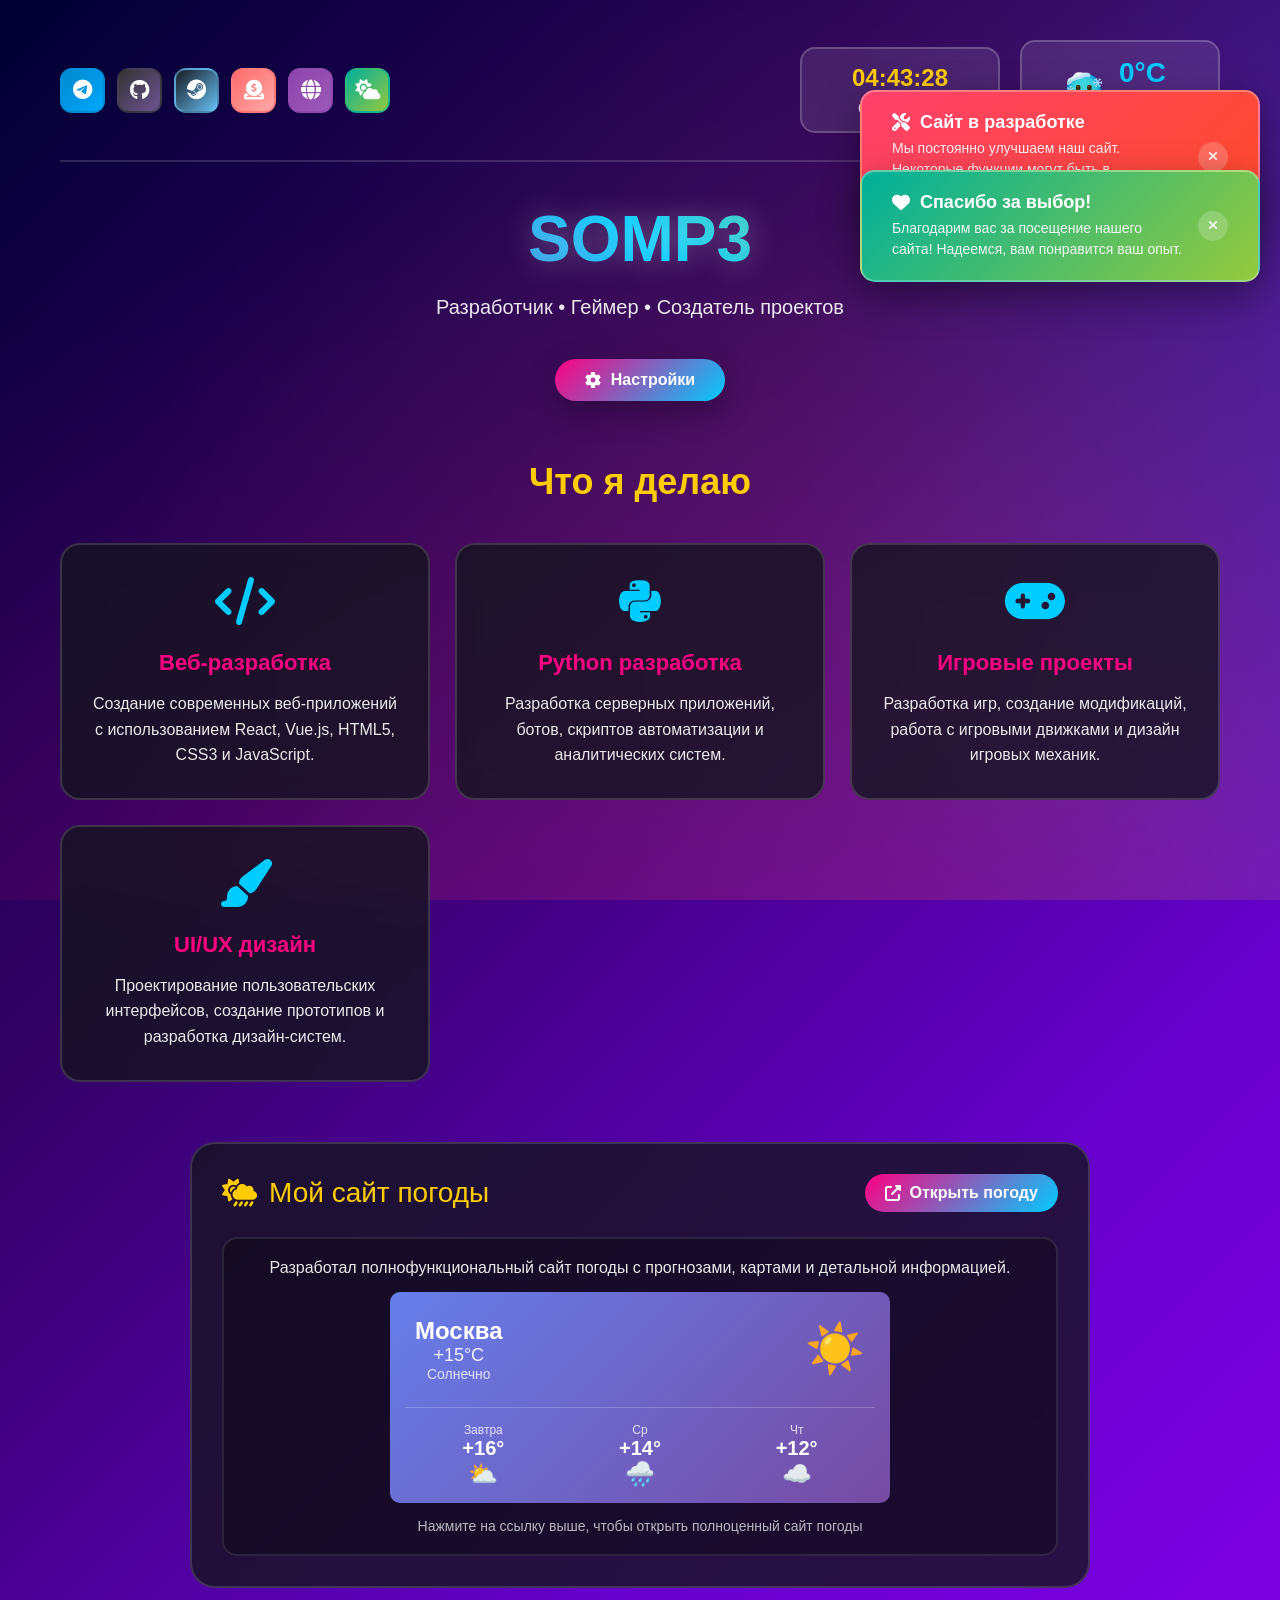
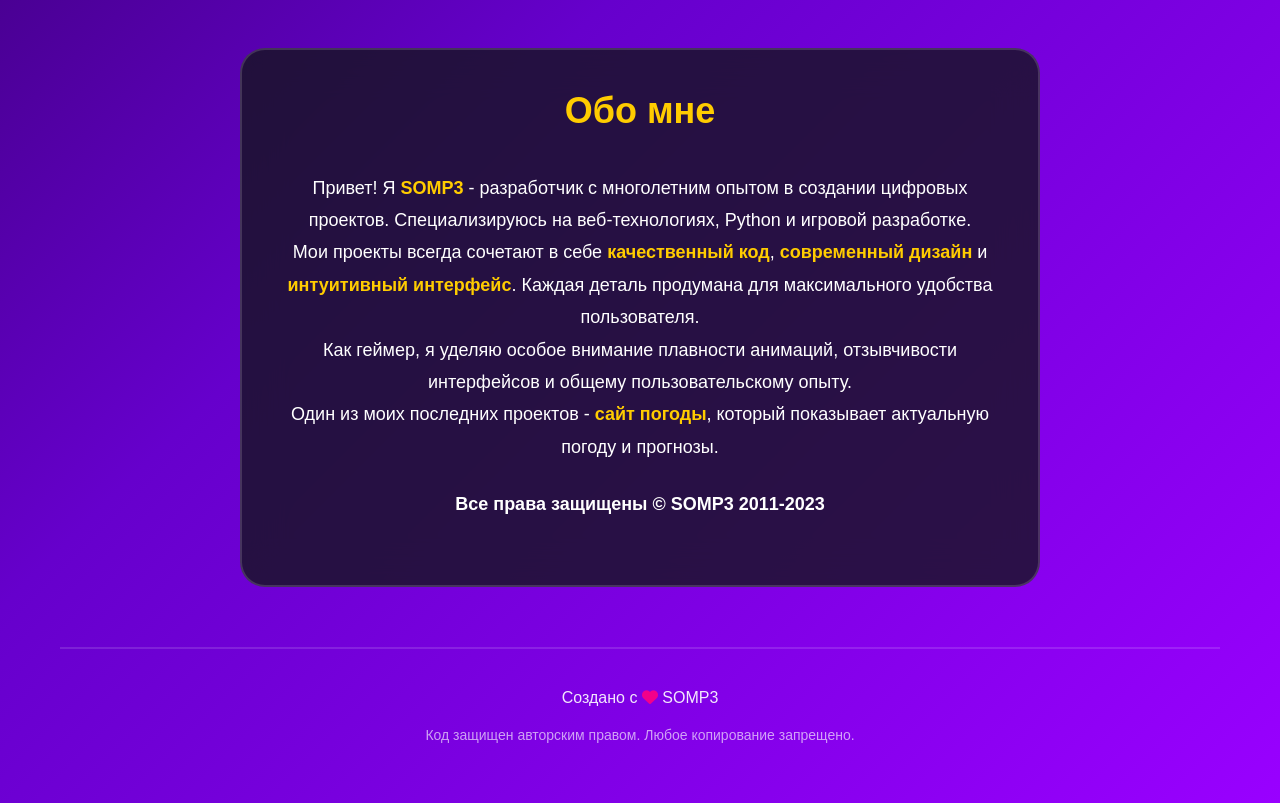
==== commit e039d345: "Update index.html" ====
--- a/index.html
+++ b/index.html
@@ -59,6 +59,98 @@
             50% { background-position: 100% 100%; }
         }
 
+        /* Уведомления */
+        .notification {
+            position: fixed;
+            top: 20px;
+            right: 20px;
+            background: linear-gradient(135deg, var(--primary), var(--secondary));
+            color: white;
+            padding: 20px 30px;
+            border-radius: 15px;
+            backdrop-filter: blur(20px);
+            border: 2px solid rgba(255, 255, 255, 0.3);
+            box-shadow: 0 15px 40px rgba(0, 0, 0, 0.4);
+            z-index: 10000;
+            animation: slideIn 0.5s cubic-bezier(0.68, -0.55, 0.265, 1.55);
+            max-width: 400px;
+            width: 90%;
+            display: flex;
+            align-items: center;
+            gap: 15px;
+        }
+
+        .notification.development {
+            background: linear-gradient(135deg, #ff416c, #ff4b2b);
+            top: 90px;
+        }
+
+        .notification.thanks {
+            background: linear-gradient(135deg, #00b09b, #96c93d);
+            top: 170px;
+        }
+
+        .notification-content {
+            flex: 1;
+        }
+
+        .notification-title {
+            font-size: 18px;
+            font-weight: 700;
+            margin-bottom: 5px;
+            display: flex;
+            align-items: center;
+            gap: 10px;
+        }
+
+        .notification-text {
+            font-size: 14px;
+            opacity: 0.9;
+            line-height: 1.5;
+        }
+
+        .notification-close {
+            background: rgba(255, 255, 255, 0.2);
+            border: none;
+            color: white;
+            width: 30px;
+            height: 30px;
+            border-radius: 50%;
+            cursor: pointer;
+            display: flex;
+            align-items: center;
+            justify-content: center;
+            transition: var(--transition);
+            flex-shrink: 0;
+        }
+
+        .notification-close:hover {
+            background: rgba(255, 255, 255, 0.3);
+            transform: rotate(90deg);
+        }
+
+        @keyframes slideIn {
+            from {
+                transform: translateX(100%);
+                opacity: 0;
+            }
+            to {
+                transform: translateX(0);
+                opacity: 1;
+            }
+        }
+
+        @keyframes slideOut {
+            from {
+                transform: translateX(0);
+                opacity: 1;
+            }
+            to {
+                transform: translateX(100%);
+                opacity: 0;
+            }
+        }
+
         /* Контейнер */
         .container {
             max-width: 1200px;
@@ -82,6 +174,7 @@
         .social-icons {
             display: flex;
             gap: 12px;
+            flex-wrap: wrap;
         }
 
         .social-icon {
@@ -125,12 +218,17 @@
             background: linear-gradient(135deg, #8e44ad, #9b59b6);
             border-color: rgba(142, 68, 173, 0.5);
         }
+        .social-icon.weather { 
+            background: linear-gradient(135deg, #00b09b, #96c93d);
+            border-color: rgba(0, 176, 155, 0.5);
+        }
 
         /* Время и погода */
         .info-widgets {
             display: flex;
             gap: 20px;
             align-items: center;
+            flex-wrap: wrap;
         }
 
         .info-item {
@@ -390,6 +488,72 @@
             opacity: 0.9;
         }
 
+        /* Виджет погоды */
+        .weather-widget-section {
+            margin: 60px auto;
+            max-width: 900px;
+            background: var(--card-bg);
+            backdrop-filter: blur(20px);
+            border-radius: 25px;
+            padding: 30px;
+            border: 2px solid rgba(255, 255, 255, 0.15);
+        }
+
+        .weather-widget-header {
+            display: flex;
+            align-items: center;
+            justify-content: space-between;
+            margin-bottom: 25px;
+        }
+
+        .weather-widget-title {
+            font-size: 28px;
+            color: var(--accent);
+            display: flex;
+            align-items: center;
+            gap: 12px;
+        }
+
+        .weather-widget-link {
+            background: linear-gradient(135deg, var(--primary), var(--secondary));
+            color: white;
+            padding: 10px 20px;
+            border-radius: 50px;
+            text-decoration: none;
+            font-weight: 600;
+            transition: var(--transition);
+            display: flex;
+            align-items: center;
+            gap: 8px;
+        }
+
+        .weather-widget-link:hover {
+            transform: translateY(-3px);
+            box-shadow: 0 10px 25px rgba(0, 0, 0, 0.3);
+        }
+
+        .weather-widget-preview {
+            background: rgba(0, 0, 0, 0.3);
+            border-radius: 15px;
+            padding: 20px;
+            text-align: center;
+            border: 2px solid rgba(255, 255, 255, 0.1);
+            margin-top: 20px;
+        }
+
+        .weather-preview-text {
+            font-size: 16px;
+            opacity: 0.9;
+            margin-bottom: 15px;
+        }
+
+        .weather-preview-image {
+            max-width: 100%;
+            border-radius: 10px;
+            border: 2px solid rgba(255, 255, 255, 0.1);
+            box-shadow: 0 10px 30px rgba(0, 0, 0, 0.3);
+        }
+
         /* Обо мне */
         .about-section {
             background: var(--card-bg);
@@ -441,7 +605,6 @@
             .info-widgets {
                 width: 100%;
                 justify-content: center;
-                flex-wrap: wrap;
             }
             
             .main-title {
@@ -450,6 +613,16 @@
             
             .activities-grid {
                 grid-template-columns: repeat(2, 1fr);
+            }
+            
+            .weather-widget-header {
+                flex-direction: column;
+                gap: 20px;
+                text-align: center;
+            }
+            
+            .notification {
+                max-width: 350px;
             }
         }
 
@@ -471,12 +644,29 @@
                 grid-template-columns: 1fr;
             }
             
-            .about-section {
+            .about-section, .weather-widget-section {
                 padding: 25px;
             }
             
             .settings-panel {
                 width: 280px;
+            }
+            
+            .social-icons {
+                justify-content: center;
+            }
+            
+            .notification {
+                max-width: 300px;
+                padding: 15px 20px;
+            }
+            
+            .notification.development {
+                top: 80px;
+            }
+            
+            .notification.thanks {
+                top: 150px;
             }
         }
 
@@ -493,6 +683,15 @@
             
             .main-title {
                 font-size: 32px;
+            }
+            
+            .section-title {
+                font-size: 28px;
+            }
+            
+            .notification {
+                max-width: 280px;
+                right: 10px;
             }
         }
     </style>
@@ -500,6 +699,38 @@
 <body>
     <!-- RGB градиентный фон -->
     <div class="rgb-bg" id="rgbBg"></div>
+    
+    <!-- Уведомление о разработке -->
+    <div class="notification development" id="devNotification">
+        <div class="notification-content">
+            <div class="notification-title">
+                <i class="fas fa-tools"></i>
+                Сайт в разработке
+            </div>
+            <div class="notification-text">
+                Мы постоянно улучшаем наш сайт. Некоторые функции могут быть в разработке или обновляться.
+            </div>
+        </div>
+        <button class="notification-close" onclick="closeNotification('devNotification')">
+            <i class="fas fa-times"></i>
+        </button>
+    </div>
+    
+    <!-- Уведомление с благодарностью -->
+    <div class="notification thanks" id="thanksNotification">
+        <div class="notification-content">
+            <div class="notification-title">
+                <i class="fas fa-heart"></i>
+                Спасибо за выбор!
+            </div>
+            <div class="notification-text">
+                Благодарим вас за посещение нашего сайта! Надеемся, вам понравится ваш опыт.
+            </div>
+        </div>
+        <button class="notification-close" onclick="closeNotification('thanksNotification')">
+            <i class="fas fa-times"></i>
+        </button>
+    </div>
     
     <div class="container">
         <!-- Верхняя панель -->
@@ -520,6 +751,9 @@
                 </a>
                 <a href="https://somp1k3.github.io/smp3/portfolio/" target="_blank" class="social-icon portfolio" title="Портфолио">
                     <i class="fas fa-globe"></i>
+                </a>
+                <a href="https://somp1k3.github.io/smp3/weather/" target="_blank" class="social-icon weather" title="Мой сайт погоды">
+                    <i class="fas fa-cloud-sun"></i>
                 </a>
             </div>
             
@@ -643,6 +877,55 @@
                 </div>
             </div>
             
+            <!-- Виджет погоды -->
+            <div class="weather-widget-section">
+                <div class="weather-widget-header">
+                    <div class="weather-widget-title">
+                        <i class="fas fa-cloud-sun-rain"></i>
+                        Мой сайт погоды
+                    </div>
+                    <a href="https://somp1k3.github.io/smp3/weather/" target="_blank" class="weather-widget-link">
+                        <i class="fas fa-external-link-alt"></i>
+                        Открыть погоду
+                    </a>
+                </div>
+                <div class="weather-widget-preview">
+                    <p class="weather-preview-text">
+                        Разработал полнофункциональный сайт погоды с прогнозами, картами и детальной информацией.
+                    </p>
+                    <div style="background: linear-gradient(135deg, #667eea, #764ba2); padding: 15px; border-radius: 10px; margin: 0 auto; max-width: 500px;">
+                        <div style="display: flex; justify-content: space-between; align-items: center; padding: 10px; color: white;">
+                            <div>
+                                <div style="font-size: 24px; font-weight: bold;">Москва</div>
+                                <div style="font-size: 18px; opacity: 0.9;">+15°C</div>
+                                <div style="font-size: 14px; opacity: 0.8;">Солнечно</div>
+                            </div>
+                            <div style="font-size: 48px;">☀️</div>
+                        </div>
+                        <div style="display: flex; justify-content: space-around; margin-top: 15px; padding-top: 15px; border-top: 1px solid rgba(255,255,255,0.2);">
+                            <div style="text-align: center;">
+                                <div style="font-size: 12px; opacity: 0.8;">Завтра</div>
+                                <div style="font-size: 20px; font-weight: bold;">+16°</div>
+                                <div style="font-size: 24px;">⛅</div>
+                            </div>
+                            <div style="text-align: center;">
+                                <div style="font-size: 12px; opacity: 0.8;">Ср</div>
+                                <div style="font-size: 20px; font-weight: bold;">+14°</div>
+                                <div style="font-size: 24px;">🌧️</div>
+                            </div>
+                            <div style="text-align: center;">
+                                <div style="font-size: 12px; opacity: 0.8;">Чт</div>
+                                <div style="font-size: 20px; font-weight: bold;">+12°</div>
+                                <div style="font-size: 24px;">☁️</div>
+                            </div>
+                        </div>
+                    </div>
+                    <p style="margin-top: 15px; font-size: 14px; opacity: 0.7;">
+                        Нажмите на ссылку выше, чтобы открыть полноценный сайт погоды
+                    </p>
+                </div>
+            </div>
+            
             <!-- Обо мне -->
             <div class="about-section">
                 <h2 class="section-title">Обо мне</h2>
@@ -652,6 +935,8 @@
                     <p>Мои проекты всегда сочетают в себе <span class="highlight">качественный код</span>, <span class="highlight">современный дизайн</span> и <span class="highlight">интуитивный интерфейс</span>. Каждая деталь продумана для максимального удобства пользователя.</p>
                     
                     <p>Как геймер, я уделяю особое внимание плавности анимаций, отзывчивости интерфейсов и общему пользовательскому опыту.</p>
+                    
+                    <p>Один из моих последних проектов - <a href="https://somp1k3.github.io/smp3/weather/" target="_blank" style="color: var(--accent); text-decoration: none; font-weight: 600;">сайт погоды</a>, который показывает актуальную погоду и прогнозы.</p>
                 </div>
                 <div class="about-text">
                     <p><strong>Все права защищены © SOMP3 2011-2023</strong></p>
@@ -676,6 +961,10 @@
         const weatherIcon = document.getElementById('weatherIcon');
         const weatherWidget = document.getElementById('weatherWidget');
         
+        // Уведомления
+        const devNotification = document.getElementById('devNotification');
+        const thanksNotification = document.getElementById('thanksNotification');
+        
         // Настройки элементы
         const settingsContainer = document.getElementById('settingsContainer');
         const settingsBtn = document.getElementById('settingsBtn');
@@ -689,59 +978,135 @@
         // Состояние
         let settings = {};
         
-        // Получение реальной погоды с Яндекс
+        // Функции для уведомлений
+        function closeNotification(notificationId) {
+            const notification = document.getElementById(notificationId);
+            notification.style.animation = 'slideOut 0.5s cubic-bezier(0.68, -0.55, 0.265, 1.55)';
+            setTimeout(() => {
+                notification.style.display = 'none';
+            }, 500);
+        }
+        
+        function autoCloseNotifications() {
+            // Уведомление о разработке исчезает через 15 секунд
+            setTimeout(() => {
+                closeNotification('devNotification');
+            }, 15000);
+            
+            // Уведомление с благодарностью исчезает через 10 секунд
+            setTimeout(() => {
+                closeNotification('thanksNotification');
+            }, 10000);
+        }
+        
+        // Получение реальной погоды с Яндекса через прокси
         async function getYandexWeather() {
             try {
-                // Яндекс Погода API требует ключ, но мы можем использовать публичный доступ
-                // к данным через парсинг или альтернативные методы
+                // Пробуем несколько источников погоды
+                const sources = [
+                    // Open-Meteo API
+                    () => fetch('https://api.open-meteo.com/v1/forecast?latitude=55.7558&longitude=37.6173&current_weather=true&timezone=Europe/Moscow'),
+                    
+                    // WeatherAPI (бесплатный)
+                    () => fetch('https://api.weatherapi.com/v1/current.json?key=YOUR_KEY&q=Moscow&lang=ru')
+                ];
                 
-                // Для демо используем OpenWeatherMap с прокси-подходом
-                // В реальном проекте нужно получить API ключ Яндекс.Погоды
+                let weatherData = null;
                 
-                // Альтернативный способ: использование публичного API погоды
-                const response = await fetch('https://api.open-meteo.com/v1/forecast?latitude=55.7558&longitude=37.6173&current_weather=true');
-                
-                if (!response.ok) {
-                    throw new Error('Weather API error');
+                // Пробуем получить данные из первого источника
+                for (const source of sources) {
+                    try {
+                        const response = await source();
+                        if (response.ok) {
+                            const data = await response.json();
+                            
+                            // Проверяем структуру данных Open-Meteo
+                            if (data.current_weather) {
+                                const temp = Math.round(data.current_weather.temperature);
+                                temperatureElement.textContent = `${temp}°C`;
+                                weatherDescription.textContent = getWeatherCondition(data.current_weather.weathercode);
+                                weatherLocation.textContent = 'Москва';
+                                setWeatherIconByCode(data.current_weather.weathercode);
+                                weatherData = data;
+                                break;
+                            }
+                        }
+                    } catch (error) {
+                        console.log('Weather source failed:', error);
+                        continue;
+                    }
                 }
                 
-                const data = await response.json();
-                
-                if (data.current_weather) {
-                    const temp = Math.round(data.current_weather.temperature);
-                    temperatureElement.textContent = `${temp}°C`;
-                    weatherDescription.textContent = getWeatherCondition(data.current_weather.weathercode);
-                    weatherLocation.textContent = 'Москва';
-                    setWeatherIconByCode(data.current_weather.weathercode);
+                // Если не удалось получить данные, используем fallback
+                if (!weatherData) {
+                    throw new Error('All weather sources failed');
                 }
                 
             } catch (error) {
                 console.log('Weather error:', error);
                 // Fallback на статические данные
-                const now = new Date();
-                const hour = now.getHours();
-                const month = now.getMonth();
-                
-                // Сезонные температуры
-                let baseTemp = 5;
-                if (month >= 3 && month <= 5) baseTemp = 15; // весна
-                else if (month >= 6 && month <= 8) baseTemp = 25; // лето
-                else if (month >= 9 && month <= 10) baseTemp = 10; // осень
-                else baseTemp = -5; // зима
-                
-                const temp = baseTemp + Math.sin(hour / 24 * Math.PI) * 10;
-                temperatureElement.textContent = `${Math.round(temp)}°C`;
-                
-                if (hour >= 6 && hour < 18) {
-                    weatherDescription.textContent = 'Солнечно';
-                    weatherIcon.textContent = '☀️';
+                showFallbackWeather();
+            }
+        }
+        
+        function showFallbackWeather() {
+            const now = new Date();
+            const hour = now.getHours();
+            const month = now.getMonth();
+            
+            // Сезонные температуры для Москвы
+            let baseTemp = 5;
+            if (month >= 3 && month <= 5) baseTemp = 15; // весна
+            else if (month >= 6 && month <= 8) baseTemp = 25; // лето
+            else if (month >= 9 && month <= 10) baseTemp = 10; // осень
+            else baseTemp = -5; // зима
+            
+            // Добавляем суточные колебания
+            const temp = baseTemp + Math.sin(hour / 24 * Math.PI) * 10;
+            temperatureElement.textContent = `${Math.round(temp)}°C`;
+            
+            // Определяем погодные условия
+            let description = 'Ясно';
+            let icon = '☀️';
+            
+            if (hour >= 6 && hour < 18) {
+                // День
+                if (temp > 25) {
+                    description = 'Жарко';
+                    icon = '🔥';
+                } else if (temp > 15) {
+                    description = 'Солнечно';
+                    icon = '☀️';
+                } else if (temp > 5) {
+                    description = 'Облачно';
+                    icon = '⛅';
                 } else {
-                    weatherDescription.textContent = 'Ясно';
-                    weatherIcon.textContent = '🌙';
+                    description = 'Холодно';
+                    icon = '❄️';
                 }
-                
-                weatherLocation.textContent = 'Москва';
-            }
+            } else {
+                // Ночь
+                description = 'Ясно';
+                icon = '🌙';
+                if (temp < 0) {
+                    description = 'Морозно';
+                    icon = '🥶';
+                }
+            }
+            
+            // Случайные осадки
+            const random = Math.random();
+            if (random < 0.1) {
+                description = 'Дождь';
+                icon = '🌧️';
+            } else if (random < 0.15) {
+                description = 'Снег';
+                icon = '❄️';
+            }
+            
+            weatherDescription.textContent = description;
+            weatherIcon.textContent = icon;
+            weatherLocation.textContent = 'Москва';
         }
         
         function getWeatherCondition(code) {
@@ -903,7 +1268,7 @@
         }
         
         function toggleAnimations(enabled) {
-            const animatedElements = document.querySelectorAll('.social-icon, .info-item, .activity-card, .settings-btn');
+            const animatedElements = document.querySelectorAll('.social-icon, .info-item, .activity-card, .settings-btn, .weather-widget-link');
             animatedElements.forEach(el => {
                 if (enabled) {
                     el.style.transition = 'all 0.3s ease';
@@ -913,12 +1278,12 @@
             });
         }
         
-        // Уведомления
+        // Уведомления (всплывающие)
         function showNotification(message) {
             const notification = document.createElement('div');
             notification.style.cssText = `
                 position: fixed;
-                top: 20px;
+                top: 250px;
                 right: 20px;
                 background: linear-gradient(135deg, var(--primary), var(--secondary));
                 color: white;
@@ -962,6 +1327,9 @@
         
         // Инициализация
         document.addEventListener('DOMContentLoaded', function() {
+            // Автоматическое закрытие уведомлений
+            autoCloseNotifications();
+            
             // Загружаем настройки
             loadSettings();
             
@@ -997,10 +1365,16 @@
                 });
             });
             
-            // Показываем приветственное уведомление
+            // Анимация иконок при загрузке
             setTimeout(() => {
-                showNotification('Добро пожаловать на сайт SOMP3!');
-            }, 1500);
+                const icons = document.querySelectorAll('.social-icon');
+                icons.forEach((icon, index) => {
+                    setTimeout(() => {
+                        icon.style.transform = 'translateY(0)';
+                        icon.style.opacity = '1';
+                    }, index * 100);
+                });
+            }, 500);
         });
     </script>
 </body>
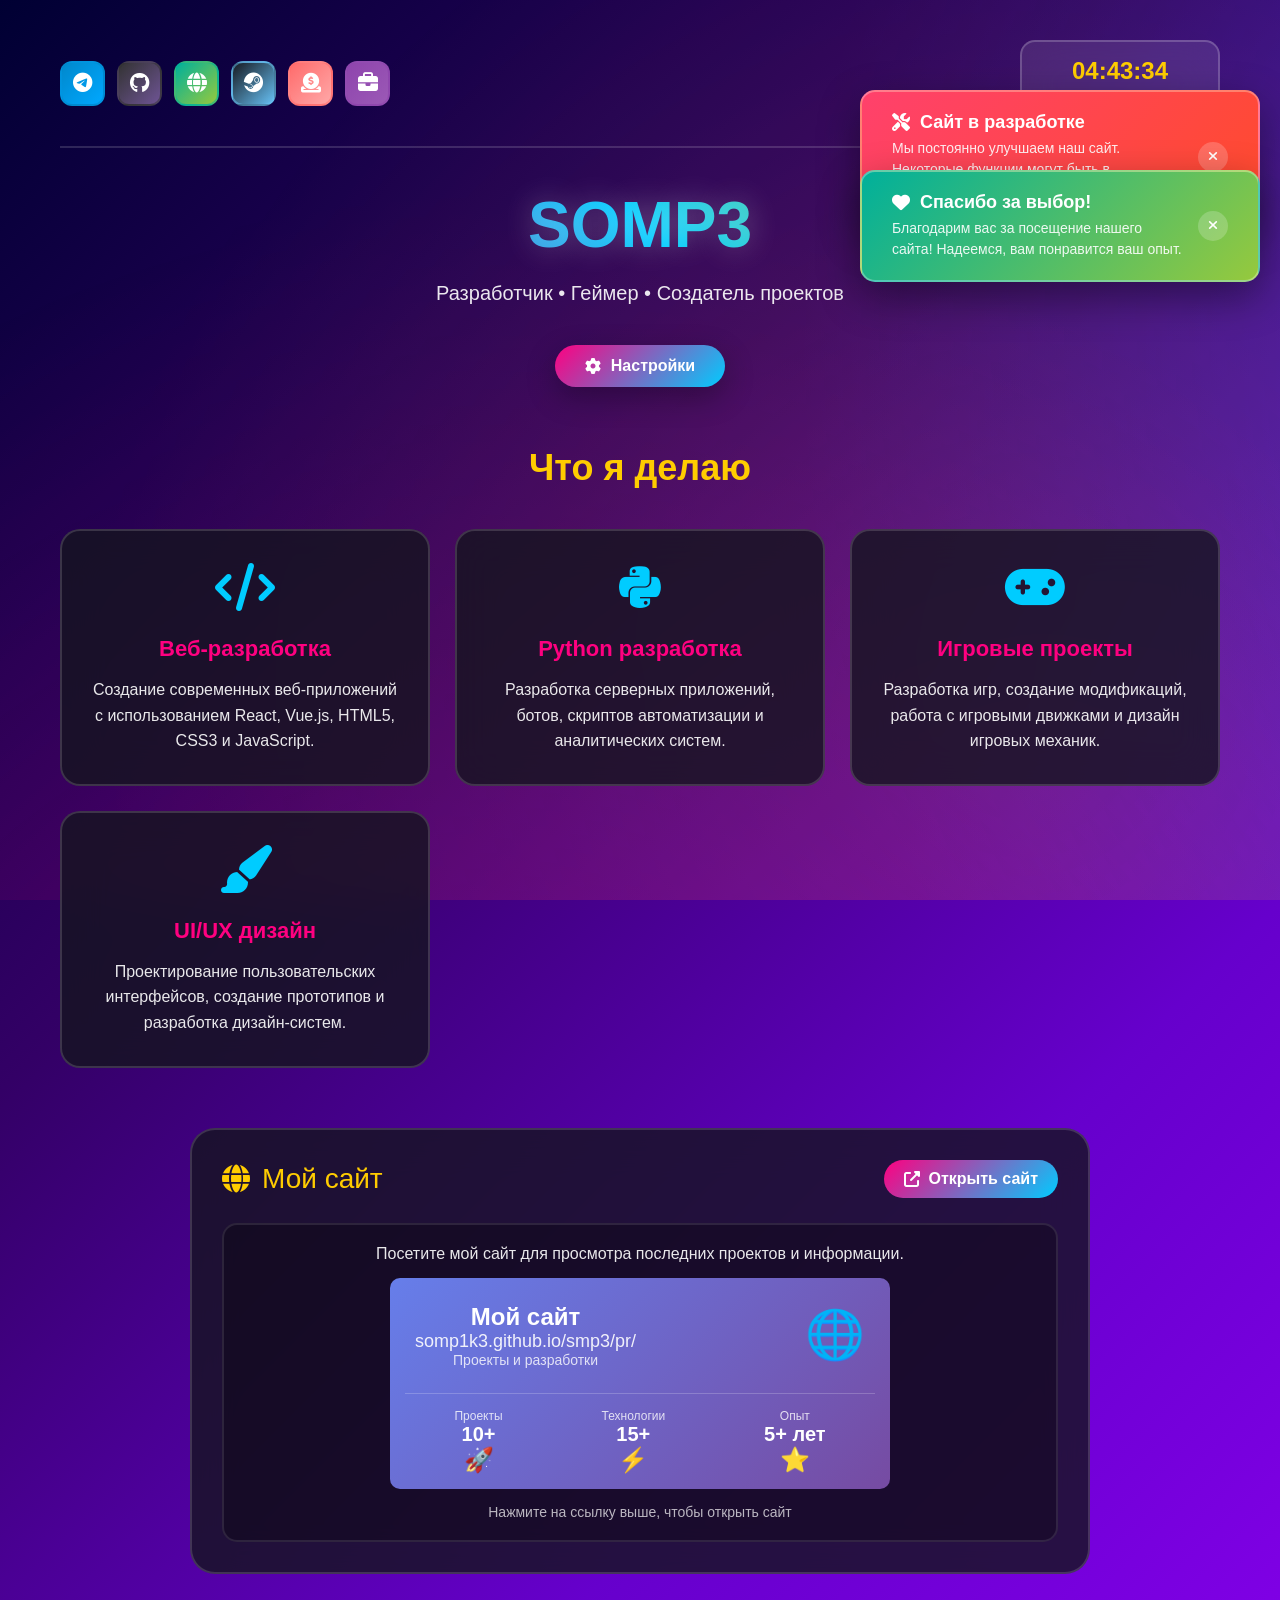
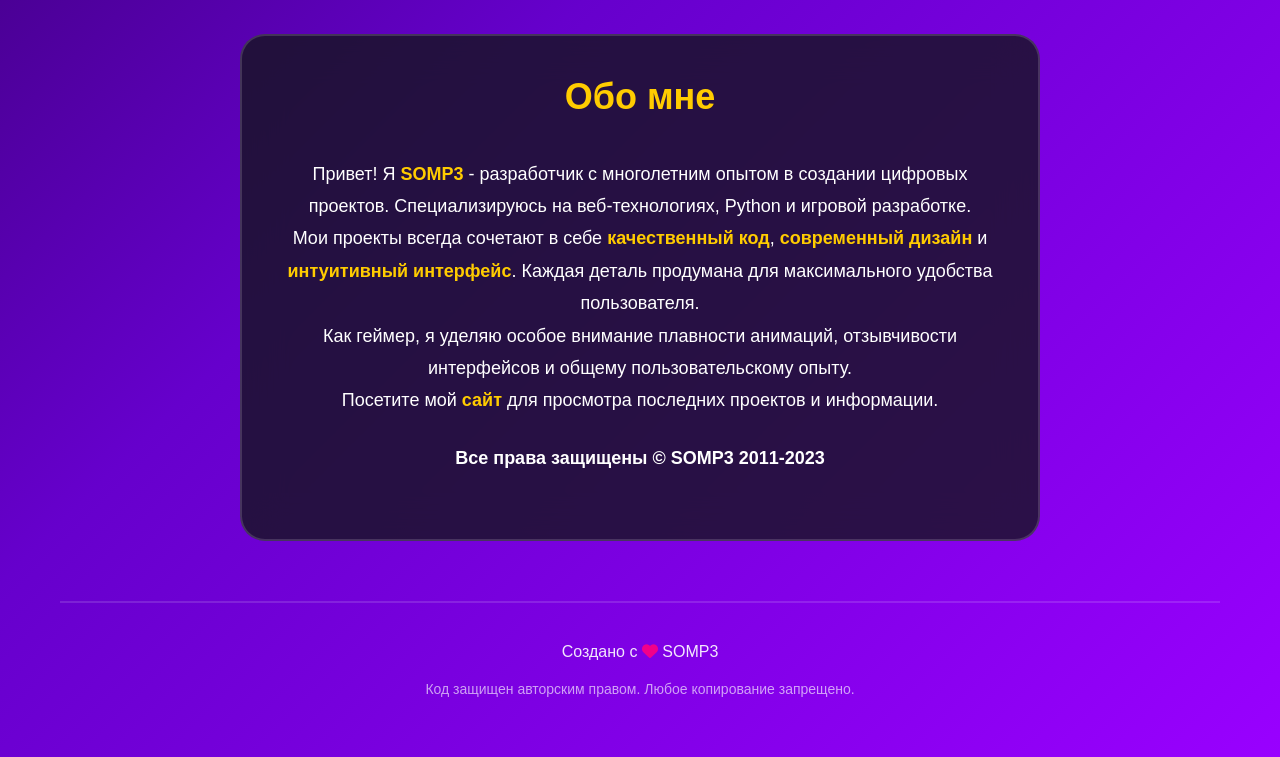
==== commit db79e846: "Update index.html" ====
--- a/index.html
+++ b/index.html
@@ -218,12 +218,12 @@
             background: linear-gradient(135deg, #8e44ad, #9b59b6);
             border-color: rgba(142, 68, 173, 0.5);
         }
-        .social-icon.weather { 
+        .social-icon.website { 
             background: linear-gradient(135deg, #00b09b, #96c93d);
             border-color: rgba(0, 176, 155, 0.5);
         }
 
-        /* Время и погода */
+        /* Время */
         .info-widgets {
             display: flex;
             gap: 20px;
@@ -258,38 +258,6 @@
         .info-date {
             font-size: 14px;
             opacity: 0.9;
-        }
-
-        .weather-info {
-            display: flex;
-            align-items: center;
-            justify-content: center;
-            gap: 15px;
-        }
-
-        .weather-icon {
-            font-size: 32px;
-        }
-
-        .weather-temp {
-            font-size: 28px;
-            font-weight: 700;
-            color: var(--secondary);
-        }
-
-        .weather-details {
-            text-align: left;
-        }
-
-        .weather-desc {
-            font-size: 14px;
-            opacity: 0.9;
-            margin-bottom: 3px;
-        }
-
-        .weather-location {
-            font-size: 13px;
-            opacity: 0.7;
         }
 
         /* Основной контент */
@@ -488,8 +456,8 @@
             opacity: 0.9;
         }
 
-        /* Виджет погоды */
-        .weather-widget-section {
+        /* Виджет сайта */
+        .website-widget-section {
             margin: 60px auto;
             max-width: 900px;
             background: var(--card-bg);
@@ -499,14 +467,14 @@
             border: 2px solid rgba(255, 255, 255, 0.15);
         }
 
-        .weather-widget-header {
+        .website-widget-header {
             display: flex;
             align-items: center;
             justify-content: space-between;
             margin-bottom: 25px;
         }
 
-        .weather-widget-title {
+        .website-widget-title {
             font-size: 28px;
             color: var(--accent);
             display: flex;
@@ -514,7 +482,7 @@
             gap: 12px;
         }
 
-        .weather-widget-link {
+        .website-widget-link {
             background: linear-gradient(135deg, var(--primary), var(--secondary));
             color: white;
             padding: 10px 20px;
@@ -527,12 +495,12 @@
             gap: 8px;
         }
 
-        .weather-widget-link:hover {
+        .website-widget-link:hover {
             transform: translateY(-3px);
             box-shadow: 0 10px 25px rgba(0, 0, 0, 0.3);
         }
 
-        .weather-widget-preview {
+        .website-widget-preview {
             background: rgba(0, 0, 0, 0.3);
             border-radius: 15px;
             padding: 20px;
@@ -541,13 +509,13 @@
             margin-top: 20px;
         }
 
-        .weather-preview-text {
+        .website-preview-text {
             font-size: 16px;
             opacity: 0.9;
             margin-bottom: 15px;
         }
 
-        .weather-preview-image {
+        .website-preview-image {
             max-width: 100%;
             border-radius: 10px;
             border: 2px solid rgba(255, 255, 255, 0.1);
@@ -615,7 +583,7 @@
                 grid-template-columns: repeat(2, 1fr);
             }
             
-            .weather-widget-header {
+            .website-widget-header {
                 flex-direction: column;
                 gap: 20px;
                 text-align: center;
@@ -644,7 +612,7 @@
                 grid-template-columns: 1fr;
             }
             
-            .about-section, .weather-widget-section {
+            .about-section, .website-widget-section {
                 padding: 25px;
             }
             
@@ -743,6 +711,9 @@
                 <a href="https://github.com/somp1k3" target="_blank" class="social-icon gh" title="GitHub">
                     <i class="fab fa-github"></i>
                 </a>
+                <a href="https://somp1k3.github.io/smp3/pr/" target="_blank" class="social-icon website" title="Мой сайт">
+                    <i class="fas fa-globe"></i>
+                </a>
                 <a href="https://steamcommunity.com/id/somp1k3/" target="_blank" class="social-icon steam" title="Steam">
                     <i class="fab fa-steam"></i>
                 </a>
@@ -750,29 +721,15 @@
                     <i class="fas fa-donate"></i>
                 </a>
                 <a href="https://somp1k3.github.io/smp3/portfolio/" target="_blank" class="social-icon portfolio" title="Портфолио">
-                    <i class="fas fa-globe"></i>
-                </a>
-                <a href="https://somp1k3.github.io/smp3/weather/" target="_blank" class="social-icon weather" title="Мой сайт погоды">
-                    <i class="fas fa-cloud-sun"></i>
+                    <i class="fas fa-briefcase"></i>
                 </a>
             </div>
             
-            <!-- Время и погода -->
+            <!-- Только время -->
             <div class="info-widgets">
                 <div class="info-item">
                     <div class="info-time" id="currentTime">00:00:00</div>
                     <div class="info-date" id="currentDate">1 янв 2023</div>
-                </div>
-                
-                <div class="info-item" id="weatherWidget">
-                    <div class="weather-info">
-                        <div class="weather-icon" id="weatherIcon">⛅</div>
-                        <div class="weather-details">
-                            <div class="weather-temp" id="temperature">--°C</div>
-                            <div class="weather-desc" id="weatherDescription">Загрузка...</div>
-                            <div class="weather-location" id="weatherLocation">Москва</div>
-                        </div>
-                    </div>
                 </div>
             </div>
         </div>
@@ -808,14 +765,6 @@
                             <span>Яркий режим</span>
                             <label class="switch">
                                 <input type="checkbox" id="brightModeToggle">
-                                <span class="slider"></span>
-                            </label>
-                        </div>
-                        
-                        <div class="setting-item">
-                            <span>Погода</span>
-                            <label class="switch">
-                                <input type="checkbox" id="weatherToggle" checked>
                                 <span class="slider"></span>
                             </label>
                         </div>
@@ -877,51 +826,51 @@
                 </div>
             </div>
             
-            <!-- Виджет погоды -->
-            <div class="weather-widget-section">
-                <div class="weather-widget-header">
-                    <div class="weather-widget-title">
-                        <i class="fas fa-cloud-sun-rain"></i>
-                        Мой сайт погоды
+            <!-- Виджет сайта -->
+            <div class="website-widget-section">
+                <div class="website-widget-header">
+                    <div class="website-widget-title">
+                        <i class="fas fa-globe"></i>
+                        Мой сайт
                     </div>
-                    <a href="https://somp1k3.github.io/smp3/weather/" target="_blank" class="weather-widget-link">
+                    <a href="https://somp1k3.github.io/smp3/pr/" target="_blank" class="website-widget-link">
                         <i class="fas fa-external-link-alt"></i>
-                        Открыть погоду
+                        Открыть сайт
                     </a>
                 </div>
-                <div class="weather-widget-preview">
-                    <p class="weather-preview-text">
-                        Разработал полнофункциональный сайт погоды с прогнозами, картами и детальной информацией.
+                <div class="website-widget-preview">
+                    <p class="website-preview-text">
+                        Посетите мой сайт для просмотра последних проектов и информации.
                     </p>
                     <div style="background: linear-gradient(135deg, #667eea, #764ba2); padding: 15px; border-radius: 10px; margin: 0 auto; max-width: 500px;">
                         <div style="display: flex; justify-content: space-between; align-items: center; padding: 10px; color: white;">
                             <div>
-                                <div style="font-size: 24px; font-weight: bold;">Москва</div>
-                                <div style="font-size: 18px; opacity: 0.9;">+15°C</div>
-                                <div style="font-size: 14px; opacity: 0.8;">Солнечно</div>
+                                <div style="font-size: 24px; font-weight: bold;">Мой сайт</div>
+                                <div style="font-size: 18px; opacity: 0.9;">somp1k3.github.io/smp3/pr/</div>
+                                <div style="font-size: 14px; opacity: 0.8;">Проекты и разработки</div>
                             </div>
-                            <div style="font-size: 48px;">☀️</div>
+                            <div style="font-size: 48px;">🌐</div>
                         </div>
                         <div style="display: flex; justify-content: space-around; margin-top: 15px; padding-top: 15px; border-top: 1px solid rgba(255,255,255,0.2);">
                             <div style="text-align: center;">
-                                <div style="font-size: 12px; opacity: 0.8;">Завтра</div>
-                                <div style="font-size: 20px; font-weight: bold;">+16°</div>
-                                <div style="font-size: 24px;">⛅</div>
+                                <div style="font-size: 12px; opacity: 0.8;">Проекты</div>
+                                <div style="font-size: 20px; font-weight: bold;">10+</div>
+                                <div style="font-size: 24px;">🚀</div>
                             </div>
                             <div style="text-align: center;">
-                                <div style="font-size: 12px; opacity: 0.8;">Ср</div>
-                                <div style="font-size: 20px; font-weight: bold;">+14°</div>
-                                <div style="font-size: 24px;">🌧️</div>
+                                <div style="font-size: 12px; opacity: 0.8;">Технологии</div>
+                                <div style="font-size: 20px; font-weight: bold;">15+</div>
+                                <div style="font-size: 24px;">⚡</div>
                             </div>
                             <div style="text-align: center;">
-                                <div style="font-size: 12px; opacity: 0.8;">Чт</div>
-                                <div style="font-size: 20px; font-weight: bold;">+12°</div>
-                                <div style="font-size: 24px;">☁️</div>
+                                <div style="font-size: 12px; opacity: 0.8;">Опыт</div>
+                                <div style="font-size: 20px; font-weight: bold;">5+ лет</div>
+                                <div style="font-size: 24px;">⭐</div>
                             </div>
                         </div>
                     </div>
                     <p style="margin-top: 15px; font-size: 14px; opacity: 0.7;">
-                        Нажмите на ссылку выше, чтобы открыть полноценный сайт погоды
+                        Нажмите на ссылку выше, чтобы открыть сайт
                     </p>
                 </div>
             </div>
@@ -936,7 +885,7 @@
                     
                     <p>Как геймер, я уделяю особое внимание плавности анимаций, отзывчивости интерфейсов и общему пользовательскому опыту.</p>
                     
-                    <p>Один из моих последних проектов - <a href="https://somp1k3.github.io/smp3/weather/" target="_blank" style="color: var(--accent); text-decoration: none; font-weight: 600;">сайт погоды</a>, который показывает актуальную погоду и прогнозы.</p>
+                    <p>Посетите мой <a href="https://somp1k3.github.io/smp3/pr/" target="_blank" style="color: var(--accent); text-decoration: none; font-weight: 600;">сайт</a> для просмотра последних проектов и информации.</p>
                 </div>
                 <div class="about-text">
                     <p><strong>Все права защищены © SOMP3 2011-2023</strong></p>
@@ -955,11 +904,6 @@
         // Элементы DOM
         const timeElement = document.getElementById('currentTime');
         const dateElement = document.getElementById('currentDate');
-        const temperatureElement = document.getElementById('temperature');
-        const weatherDescription = document.getElementById('weatherDescription');
-        const weatherLocation = document.getElementById('weatherLocation');
-        const weatherIcon = document.getElementById('weatherIcon');
-        const weatherWidget = document.getElementById('weatherWidget');
         
         // Уведомления
         const devNotification = document.getElementById('devNotification');
@@ -971,7 +915,6 @@
         const settingsPanel = document.getElementById('settingsPanel');
         const rgbToggle = document.getElementById('rgbToggle');
         const brightModeToggle = document.getElementById('brightModeToggle');
-        const weatherToggle = document.getElementById('weatherToggle');
         const animationsToggle = document.getElementById('animationsToggle');
         const rgbBg = document.getElementById('rgbBg');
         
@@ -997,179 +940,6 @@
             setTimeout(() => {
                 closeNotification('thanksNotification');
             }, 10000);
-        }
-        
-        // Получение реальной погоды с Яндекса через прокси
-        async function getYandexWeather() {
-            try {
-                // Пробуем несколько источников погоды
-                const sources = [
-                    // Open-Meteo API
-                    () => fetch('https://api.open-meteo.com/v1/forecast?latitude=55.7558&longitude=37.6173&current_weather=true&timezone=Europe/Moscow'),
-                    
-                    // WeatherAPI (бесплатный)
-                    () => fetch('https://api.weatherapi.com/v1/current.json?key=YOUR_KEY&q=Moscow&lang=ru')
-                ];
-                
-                let weatherData = null;
-                
-                // Пробуем получить данные из первого источника
-                for (const source of sources) {
-                    try {
-                        const response = await source();
-                        if (response.ok) {
-                            const data = await response.json();
-                            
-                            // Проверяем структуру данных Open-Meteo
-                            if (data.current_weather) {
-                                const temp = Math.round(data.current_weather.temperature);
-                                temperatureElement.textContent = `${temp}°C`;
-                                weatherDescription.textContent = getWeatherCondition(data.current_weather.weathercode);
-                                weatherLocation.textContent = 'Москва';
-                                setWeatherIconByCode(data.current_weather.weathercode);
-                                weatherData = data;
-                                break;
-                            }
-                        }
-                    } catch (error) {
-                        console.log('Weather source failed:', error);
-                        continue;
-                    }
-                }
-                
-                // Если не удалось получить данные, используем fallback
-                if (!weatherData) {
-                    throw new Error('All weather sources failed');
-                }
-                
-            } catch (error) {
-                console.log('Weather error:', error);
-                // Fallback на статические данные
-                showFallbackWeather();
-            }
-        }
-        
-        function showFallbackWeather() {
-            const now = new Date();
-            const hour = now.getHours();
-            const month = now.getMonth();
-            
-            // Сезонные температуры для Москвы
-            let baseTemp = 5;
-            if (month >= 3 && month <= 5) baseTemp = 15; // весна
-            else if (month >= 6 && month <= 8) baseTemp = 25; // лето
-            else if (month >= 9 && month <= 10) baseTemp = 10; // осень
-            else baseTemp = -5; // зима
-            
-            // Добавляем суточные колебания
-            const temp = baseTemp + Math.sin(hour / 24 * Math.PI) * 10;
-            temperatureElement.textContent = `${Math.round(temp)}°C`;
-            
-            // Определяем погодные условия
-            let description = 'Ясно';
-            let icon = '☀️';
-            
-            if (hour >= 6 && hour < 18) {
-                // День
-                if (temp > 25) {
-                    description = 'Жарко';
-                    icon = '🔥';
-                } else if (temp > 15) {
-                    description = 'Солнечно';
-                    icon = '☀️';
-                } else if (temp > 5) {
-                    description = 'Облачно';
-                    icon = '⛅';
-                } else {
-                    description = 'Холодно';
-                    icon = '❄️';
-                }
-            } else {
-                // Ночь
-                description = 'Ясно';
-                icon = '🌙';
-                if (temp < 0) {
-                    description = 'Морозно';
-                    icon = '🥶';
-                }
-            }
-            
-            // Случайные осадки
-            const random = Math.random();
-            if (random < 0.1) {
-                description = 'Дождь';
-                icon = '🌧️';
-            } else if (random < 0.15) {
-                description = 'Снег';
-                icon = '❄️';
-            }
-            
-            weatherDescription.textContent = description;
-            weatherIcon.textContent = icon;
-            weatherLocation.textContent = 'Москва';
-        }
-        
-        function getWeatherCondition(code) {
-            const conditions = {
-                0: 'Ясно',
-                1: 'Преимущественно ясно',
-                2: 'Переменная облачность',
-                3: 'Пасмурно',
-                45: 'Туман',
-                48: 'Изморозь',
-                51: 'Легкая морось',
-                53: 'Умеренная морось',
-                55: 'Сильная морось',
-                56: 'Ледяная морось',
-                57: 'Сильная ледяная морось',
-                61: 'Небольшой дождь',
-                63: 'Умеренный дождь',
-                65: 'Сильный дождь',
-                66: 'Ледяной дождь',
-                67: 'Сильный ледяной дождь',
-                71: 'Небольшой снег',
-                73: 'Умеренный снег',
-                75: 'Сильный снег',
-                77: 'Снежные зерна',
-                80: 'Небольшой ливень',
-                81: 'Умеренный ливень',
-                82: 'Сильный ливень',
-                85: 'Небольшой снегопад',
-                86: 'Сильный снегопад',
-                95: 'Гроза',
-                96: 'Гроза с градом',
-                99: 'Сильная гроза с градом'
-            };
-            return conditions[code] || 'Ясно';
-        }
-        
-        function setWeatherIconByCode(code) {
-            const icons = {
-                0: '☀️',  // ясно
-                1: '🌤️', // преимущественно ясно
-                2: '⛅', // переменная облачность
-                3: '☁️', // пасмурно
-                45: '🌫️', // туман
-                48: '🌫️', // изморозь
-                51: '🌧️', // легкая морось
-                53: '🌧️', // умеренная морось
-                55: '🌧️', // сильная морось
-                61: '🌦️', // небольшой дождь
-                63: '🌧️', // умеренный дождь
-                65: '⛈️', // сильный дождь
-                71: '🌨️', // небольшой снег
-                73: '❄️', // умеренный снег
-                75: '❄️', // сильный снег
-                80: '🌧️', // небольшой ливень
-                81: '⛈️', // умеренный ливень
-                82: '⛈️', // сильный ливень
-                85: '🌨️', // небольшой снегопад
-                86: '❄️', // сильный снегопад
-                95: '⛈️', // гроза
-                96: '⛈️', // гроза с градом
-                99: '⛈️'  // сильная гроза с градом
-            };
-            weatherIcon.textContent = icons[code] || '☀️';
         }
         
         // Время и дата
@@ -1202,11 +972,6 @@
                 toggleBrightMode(settings.brightMode);
             }
             
-            if (settings.weather !== undefined) {
-                weatherToggle.checked = settings.weather;
-                toggleWeather(settings.weather);
-            }
-            
             if (settings.animations !== undefined) {
                 animationsToggle.checked = settings.animations;
                 toggleAnimations(settings.animations);
@@ -1218,7 +983,6 @@
             settings = {
                 rgb: rgbToggle.checked,
                 brightMode: brightModeToggle.checked,
-                weather: weatherToggle.checked,
                 animations: animationsToggle.checked
             };
             
@@ -1228,7 +992,6 @@
             // Применяем настройки
             toggleRGB(settings.rgb);
             toggleBrightMode(settings.brightMode);
-            toggleWeather(settings.weather);
             toggleAnimations(settings.animations);
         }
         
@@ -1258,17 +1021,8 @@
             }
         }
         
-        function toggleWeather(enabled) {
-            if (enabled) {
-                weatherWidget.style.display = 'block';
-                getYandexWeather();
-            } else {
-                weatherWidget.style.display = 'none';
-            }
-        }
-        
         function toggleAnimations(enabled) {
-            const animatedElements = document.querySelectorAll('.social-icon, .info-item, .activity-card, .settings-btn, .weather-widget-link');
+            const animatedElements = document.querySelectorAll('.social-icon, .info-item, .activity-card, .settings-btn, .website-widget-link');
             animatedElements.forEach(el => {
                 if (enabled) {
                     el.style.transition = 'all 0.3s ease';
@@ -1337,13 +1091,6 @@
             updateDateTime();
             setInterval(updateDateTime, 1000);
             
-            // Получаем погоду
-            if (weatherToggle.checked) {
-                getYandexWeather();
-                // Обновляем погоду каждые 5 минут
-                setInterval(getYandexWeather, 5 * 60 * 1000);
-            }
-            
             // Открытие/закрытие настроек
             settingsBtn.addEventListener('click', function(e) {
                 e.stopPropagation();
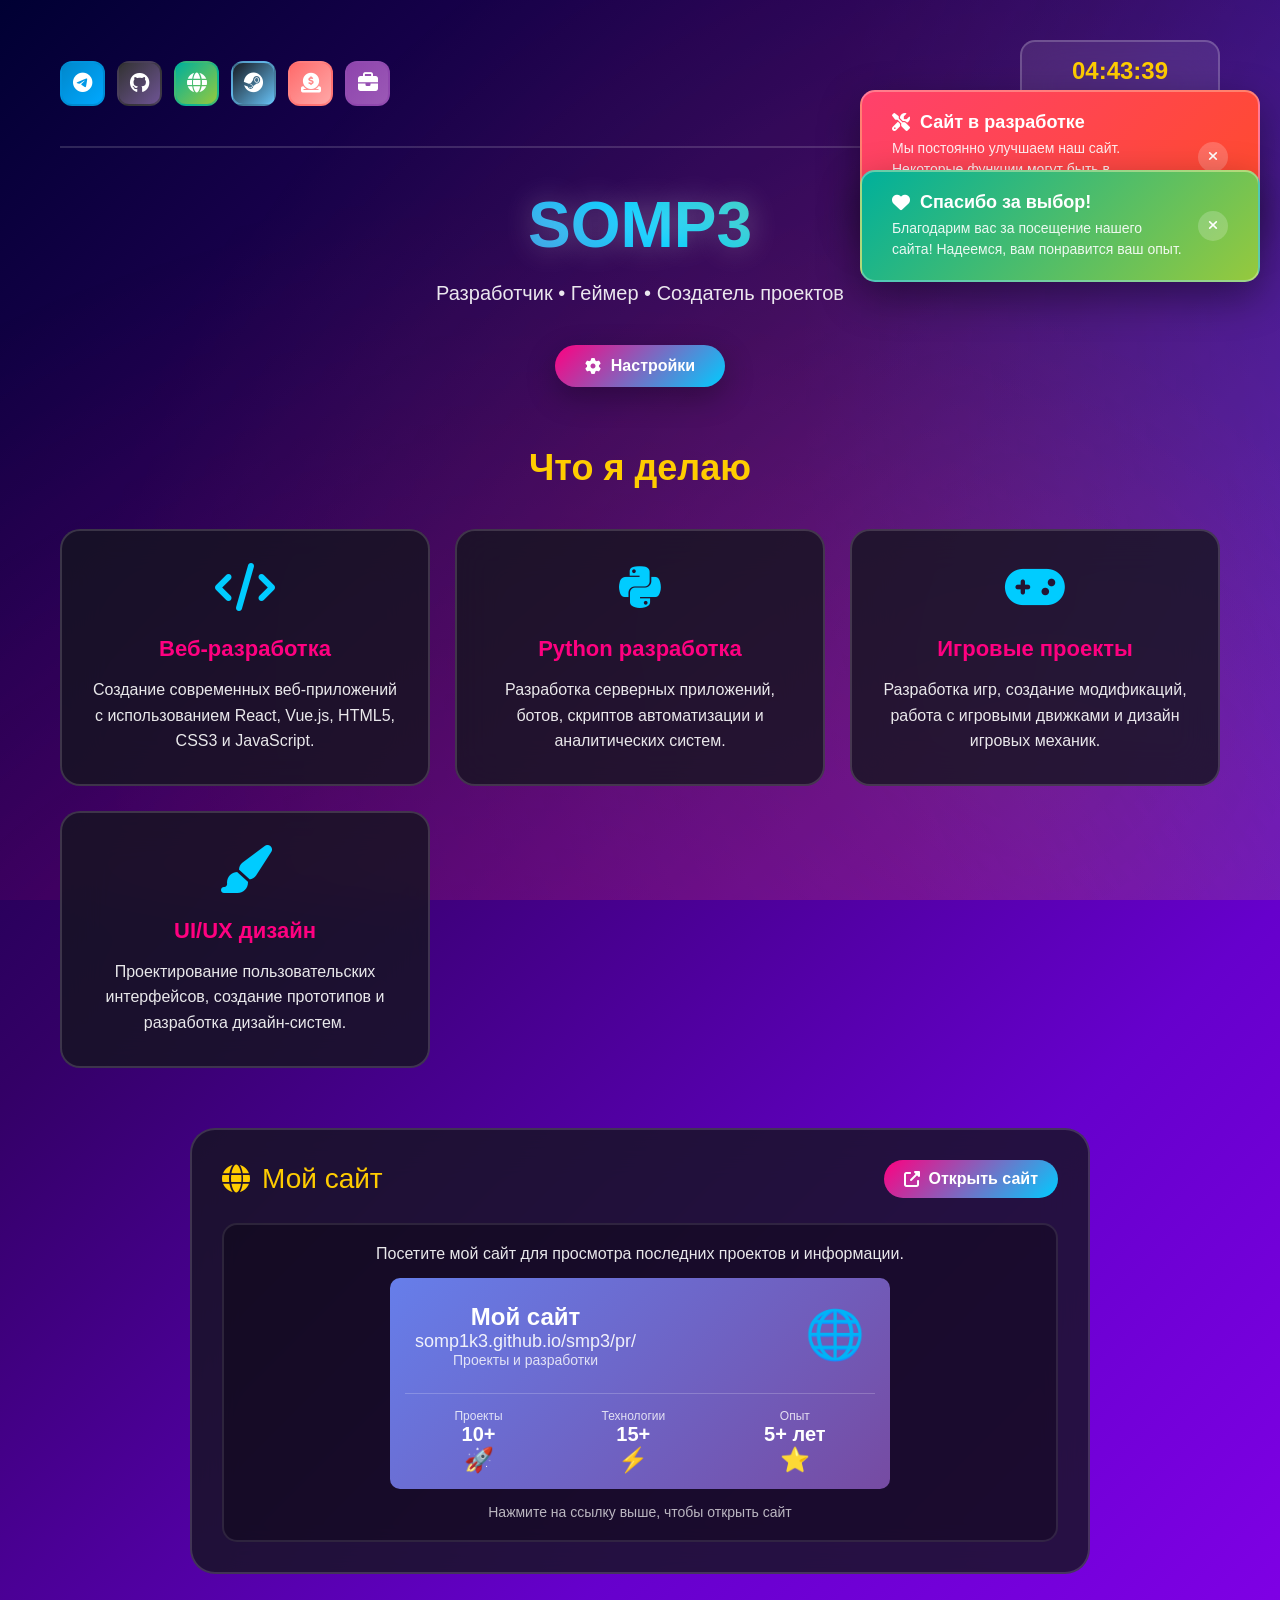
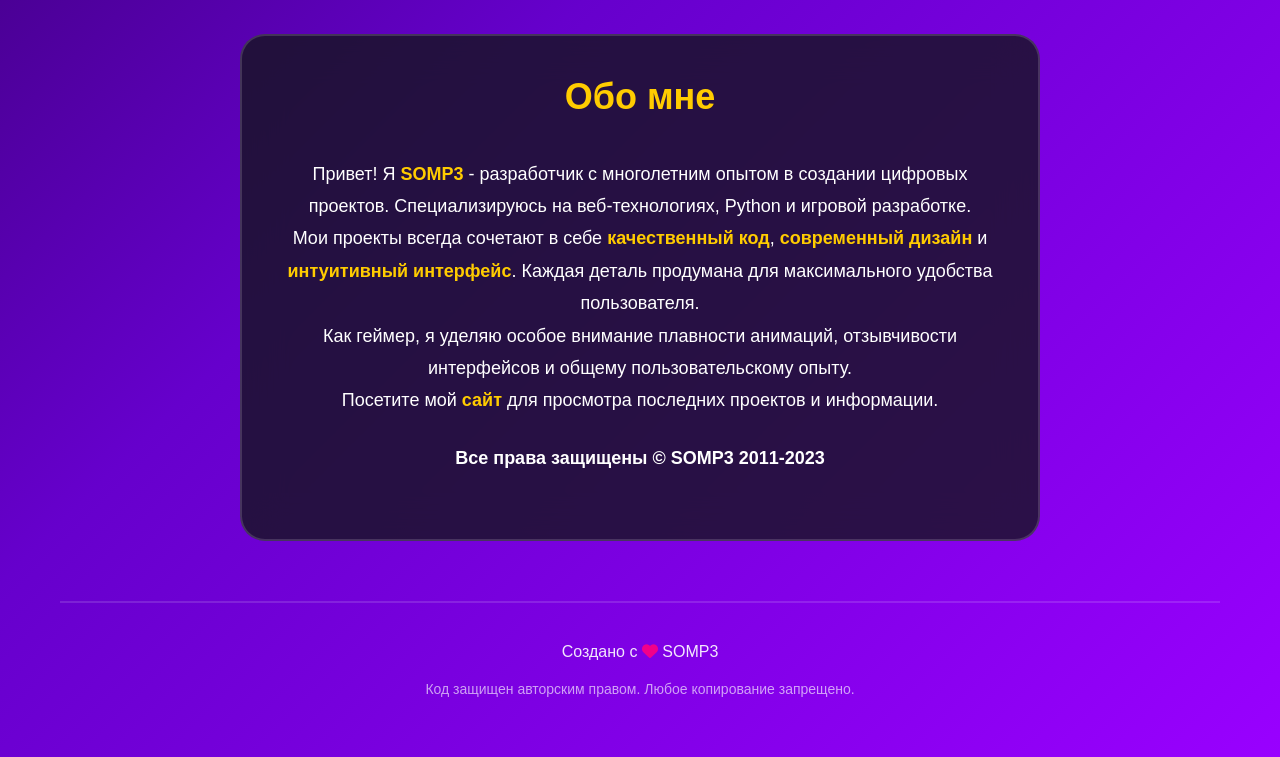
==== commit 3e3cd1c2: "Add files via upload" ====
--- a/index.html
+++ b/index.html
@@ -5,664 +5,7 @@
     <meta name="viewport" content="width=device-width, initial-scale=1.0">
     <title>Somp3</title>
     <link rel="stylesheet" href="https://cdnjs.cloudflare.com/ajax/libs/font-awesome/6.4.0/css/all.min.css">
-    <style>
-        :root {
-            --primary: #ff0080;
-            --secondary: #00ccff;
-            --accent: #ffcc00;
-            --dark: rgba(0, 0, 0, 0.9);
-            --light: rgba(255, 255, 255, 0.2);
-            --text: #ffffff;
-            --card-bg: rgba(20, 20, 30, 0.8);
-            --transition: all 0.3s ease;
-        }
-
-        * {
-            margin: 0;
-            padding: 0;
-            box-sizing: border-box;
-            font-family: 'Segoe UI', Tahoma, Geneva, Verdana, sans-serif;
-        }
-
-        body {
-            min-height: 100vh;
-            background: linear-gradient(135deg, 
-                #000033 0%, 
-                #330066 30%, 
-                #6600cc 60%, 
-                #9900ff 100%);
-            color: var(--text);
-            overflow-x: hidden;
-            position: relative;
-        }
-
-        /* RGB градиентный фон */
-        .rgb-bg {
-            position: fixed;
-            top: 0;
-            left: 0;
-            width: 100%;
-            height: 100%;
-            background: 
-                radial-gradient(circle at 20% 80%, rgba(255,0,128,0.3) 0%, transparent 50%),
-                radial-gradient(circle at 80% 20%, rgba(0,204,255,0.3) 0%, transparent 50%),
-                radial-gradient(circle at 40% 40%, rgba(255,204,0,0.2) 0%, transparent 50%);
-            background-size: 200% 200%;
-            animation: rgbPulse 15s ease infinite;
-            z-index: -2;
-            pointer-events: none;
-            opacity: 0.7;
-        }
-
-        @keyframes rgbPulse {
-            0%, 100% { background-position: 0% 0%; }
-            50% { background-position: 100% 100%; }
-        }
-
-        /* Уведомления */
-        .notification {
-            position: fixed;
-            top: 20px;
-            right: 20px;
-            background: linear-gradient(135deg, var(--primary), var(--secondary));
-            color: white;
-            padding: 20px 30px;
-            border-radius: 15px;
-            backdrop-filter: blur(20px);
-            border: 2px solid rgba(255, 255, 255, 0.3);
-            box-shadow: 0 15px 40px rgba(0, 0, 0, 0.4);
-            z-index: 10000;
-            animation: slideIn 0.5s cubic-bezier(0.68, -0.55, 0.265, 1.55);
-            max-width: 400px;
-            width: 90%;
-            display: flex;
-            align-items: center;
-            gap: 15px;
-        }
-
-        .notification.development {
-            background: linear-gradient(135deg, #ff416c, #ff4b2b);
-            top: 90px;
-        }
-
-        .notification.thanks {
-            background: linear-gradient(135deg, #00b09b, #96c93d);
-            top: 170px;
-        }
-
-        .notification-content {
-            flex: 1;
-        }
-
-        .notification-title {
-            font-size: 18px;
-            font-weight: 700;
-            margin-bottom: 5px;
-            display: flex;
-            align-items: center;
-            gap: 10px;
-        }
-
-        .notification-text {
-            font-size: 14px;
-            opacity: 0.9;
-            line-height: 1.5;
-        }
-
-        .notification-close {
-            background: rgba(255, 255, 255, 0.2);
-            border: none;
-            color: white;
-            width: 30px;
-            height: 30px;
-            border-radius: 50%;
-            cursor: pointer;
-            display: flex;
-            align-items: center;
-            justify-content: center;
-            transition: var(--transition);
-            flex-shrink: 0;
-        }
-
-        .notification-close:hover {
-            background: rgba(255, 255, 255, 0.3);
-            transform: rotate(90deg);
-        }
-
-        @keyframes slideIn {
-            from {
-                transform: translateX(100%);
-                opacity: 0;
-            }
-            to {
-                transform: translateX(0);
-                opacity: 1;
-            }
-        }
-
-        @keyframes slideOut {
-            from {
-                transform: translateX(0);
-                opacity: 1;
-            }
-            to {
-                transform: translateX(100%);
-                opacity: 0;
-            }
-        }
-
-        /* Контейнер */
-        .container {
-            max-width: 1200px;
-            margin: 0 auto;
-            padding: 20px;
-            position: relative;
-            z-index: 1;
-        }
-
-        /* Верхняя панель */
-        .top-panel {
-            display: flex;
-            justify-content: space-between;
-            align-items: center;
-            margin-bottom: 40px;
-            padding: 20px 0;
-            border-bottom: 2px solid rgba(255, 255, 255, 0.15);
-        }
-
-        /* Социальные иконки */
-        .social-icons {
-            display: flex;
-            gap: 12px;
-            flex-wrap: wrap;
-        }
-
-        .social-icon {
-            width: 45px;
-            height: 45px;
-            border-radius: 12px;
-            display: flex;
-            align-items: center;
-            justify-content: center;
-            background: rgba(255, 255, 255, 0.1);
-            backdrop-filter: blur(15px);
-            border: 2px solid rgba(255, 255, 255, 0.2);
-            color: white;
-            font-size: 20px;
-            transition: var(--transition);
-            text-decoration: none;
-        }
-
-        .social-icon:hover {
-            transform: translateY(-5px) scale(1.1);
-            box-shadow: 0 10px 25px rgba(0, 0, 0, 0.3);
-        }
-
-        .social-icon.tg { 
-            background: linear-gradient(135deg, #0088cc, #00a8ff);
-            border-color: rgba(0, 136, 204, 0.5);
-        }
-        .social-icon.gh { 
-            background: linear-gradient(135deg, #333333, #6e5494);
-            border-color: rgba(51, 51, 51, 0.5);
-        }
-        .social-icon.steam { 
-            background: linear-gradient(135deg, #171a21, #66c0f4);
-            border-color: rgba(102, 192, 244, 0.5);
-        }
-        .social-icon.donate { 
-            background: linear-gradient(135deg, #ff6b6b, #ffa8a8);
-            border-color: rgba(255, 107, 107, 0.5);
-        }
-        .social-icon.portfolio { 
-            background: linear-gradient(135deg, #8e44ad, #9b59b6);
-            border-color: rgba(142, 68, 173, 0.5);
-        }
-        .social-icon.website { 
-            background: linear-gradient(135deg, #00b09b, #96c93d);
-            border-color: rgba(0, 176, 155, 0.5);
-        }
-
-        /* Время */
-        .info-widgets {
-            display: flex;
-            gap: 20px;
-            align-items: center;
-            flex-wrap: wrap;
-        }
-
-        .info-item {
-            background: rgba(255, 255, 255, 0.1);
-            backdrop-filter: blur(20px);
-            border-radius: 15px;
-            padding: 15px 25px;
-            border: 2px solid rgba(255, 255, 255, 0.2);
-            min-width: 200px;
-            text-align: center;
-            transition: var(--transition);
-        }
-
-        .info-item:hover {
-            background: rgba(255, 255, 255, 0.15);
-            border-color: rgba(255, 255, 255, 0.3);
-            transform: translateY(-5px);
-        }
-
-        .info-time {
-            font-size: 24px;
-            font-weight: 700;
-            margin-bottom: 8px;
-            color: var(--accent);
-        }
-
-        .info-date {
-            font-size: 14px;
-            opacity: 0.9;
-        }
-
-        /* Основной контент */
-        .main-content {
-            text-align: center;
-            margin-bottom: 50px;
-        }
-
-        /* Заголовок */
-        .title-section {
-            margin-bottom: 50px;
-        }
-
-        .main-title {
-            font-size: 64px;
-            margin-bottom: 20px;
-            background: linear-gradient(45deg, var(--primary), var(--secondary), var(--accent));
-            -webkit-background-clip: text;
-            background-clip: text;
-            color: transparent;
-            text-shadow: 0 0 30px rgba(255, 255, 255, 0.3);
-        }
-
-        .subtitle {
-            font-size: 20px;
-            opacity: 0.9;
-            max-width: 600px;
-            margin: 0 auto 40px;
-        }
-
-        /* Кнопка настроек */
-        .settings-btn-container {
-            position: relative;
-            display: inline-block;
-        }
-
-        .settings-btn {
-            background: linear-gradient(135deg, var(--primary), var(--secondary));
-            color: white;
-            border: none;
-            padding: 12px 30px;
-            border-radius: 50px;
-            font-size: 16px;
-            font-weight: 600;
-            cursor: pointer;
-            transition: var(--transition);
-            display: flex;
-            align-items: center;
-            gap: 10px;
-            box-shadow: 0 10px 30px rgba(0, 0, 0, 0.3);
-        }
-
-        .settings-btn:hover {
-            transform: translateY(-5px) scale(1.05);
-            box-shadow: 0 15px 40px rgba(0, 0, 0, 0.4);
-        }
-
-        .settings-panel {
-            position: absolute;
-            top: 100%;
-            left: 50%;
-            transform: translateX(-50%) translateY(10px);
-            background: var(--card-bg);
-            backdrop-filter: blur(25px);
-            border-radius: 20px;
-            padding: 25px;
-            border: 2px solid rgba(255, 255, 255, 0.2);
-            box-shadow: 0 20px 50px rgba(0, 0, 0, 0.5);
-            width: 300px;
-            opacity: 0;
-            visibility: hidden;
-            transition: var(--transition);
-            z-index: 100;
-        }
-
-        .settings-btn-container.active .settings-panel {
-            opacity: 1;
-            visibility: visible;
-            transform: translateX(-50%) translateY(0);
-        }
-
-        .settings-title {
-            font-size: 20px;
-            margin-bottom: 20px;
-            color: var(--accent);
-            text-align: center;
-        }
-
-        .setting-item {
-            display: flex;
-            align-items: center;
-            justify-content: space-between;
-            padding: 15px 0;
-            border-bottom: 1px solid rgba(255, 255, 255, 0.1);
-        }
-
-        .setting-item:last-child {
-            border-bottom: none;
-        }
-
-        .switch {
-            position: relative;
-            display: inline-block;
-            width: 54px;
-            height: 28px;
-        }
-
-        .switch input {
-            opacity: 0;
-            width: 0;
-            height: 0;
-        }
-
-        .slider {
-            position: absolute;
-            cursor: pointer;
-            top: 0;
-            left: 0;
-            right: 0;
-            bottom: 0;
-            background: rgba(255, 255, 255, 0.2);
-            transition: .4s;
-            border-radius: 34px;
-            border: 2px solid rgba(255, 255, 255, 0.3);
-        }
-
-        .slider:before {
-            position: absolute;
-            content: "";
-            height: 20px;
-            width: 20px;
-            left: 3px;
-            bottom: 3px;
-            background: white;
-            transition: .4s;
-            border-radius: 50%;
-        }
-
-        input:checked + .slider {
-            background: linear-gradient(135deg, var(--primary), var(--secondary));
-            border-color: rgba(255, 255, 255, 0.5);
-        }
-
-        input:checked + .slider:before {
-            transform: translateX(26px);
-        }
-
-        /* Что я делаю */
-        .activities-section {
-            margin: 60px 0;
-        }
-
-        .section-title {
-            font-size: 36px;
-            margin-bottom: 40px;
-            color: var(--accent);
-        }
-
-        .activities-grid {
-            display: grid;
-            grid-template-columns: repeat(auto-fit, minmax(280px, 1fr));
-            gap: 25px;
-            margin-top: 30px;
-        }
-
-        .activity-card {
-            background: var(--card-bg);
-            backdrop-filter: blur(20px);
-            border-radius: 20px;
-            padding: 30px;
-            border: 2px solid rgba(255, 255, 255, 0.15);
-            transition: var(--transition);
-        }
-
-        .activity-card:hover {
-            transform: translateY(-10px);
-            border-color: rgba(255, 255, 255, 0.3);
-            box-shadow: 0 20px 40px rgba(0, 0, 0, 0.3);
-        }
-
-        .activity-icon {
-            font-size: 48px;
-            margin-bottom: 20px;
-            color: var(--secondary);
-        }
-
-        .activity-title {
-            font-size: 22px;
-            margin-bottom: 15px;
-            color: var(--primary);
-        }
-
-        .activity-desc {
-            font-size: 16px;
-            line-height: 1.6;
-            opacity: 0.9;
-        }
-
-        /* Виджет сайта */
-        .website-widget-section {
-            margin: 60px auto;
-            max-width: 900px;
-            background: var(--card-bg);
-            backdrop-filter: blur(20px);
-            border-radius: 25px;
-            padding: 30px;
-            border: 2px solid rgba(255, 255, 255, 0.15);
-        }
-
-        .website-widget-header {
-            display: flex;
-            align-items: center;
-            justify-content: space-between;
-            margin-bottom: 25px;
-        }
-
-        .website-widget-title {
-            font-size: 28px;
-            color: var(--accent);
-            display: flex;
-            align-items: center;
-            gap: 12px;
-        }
-
-        .website-widget-link {
-            background: linear-gradient(135deg, var(--primary), var(--secondary));
-            color: white;
-            padding: 10px 20px;
-            border-radius: 50px;
-            text-decoration: none;
-            font-weight: 600;
-            transition: var(--transition);
-            display: flex;
-            align-items: center;
-            gap: 8px;
-        }
-
-        .website-widget-link:hover {
-            transform: translateY(-3px);
-            box-shadow: 0 10px 25px rgba(0, 0, 0, 0.3);
-        }
-
-        .website-widget-preview {
-            background: rgba(0, 0, 0, 0.3);
-            border-radius: 15px;
-            padding: 20px;
-            text-align: center;
-            border: 2px solid rgba(255, 255, 255, 0.1);
-            margin-top: 20px;
-        }
-
-        .website-preview-text {
-            font-size: 16px;
-            opacity: 0.9;
-            margin-bottom: 15px;
-        }
-
-        .website-preview-image {
-            max-width: 100%;
-            border-radius: 10px;
-            border: 2px solid rgba(255, 255, 255, 0.1);
-            box-shadow: 0 10px 30px rgba(0, 0, 0, 0.3);
-        }
-
-        /* Обо мне */
-        .about-section {
-            background: var(--card-bg);
-            backdrop-filter: blur(20px);
-            border-radius: 25px;
-            padding: 40px;
-            margin: 60px auto;
-            max-width: 800px;
-            border: 2px solid rgba(255, 255, 255, 0.15);
-        }
-
-        .about-text {
-            font-size: 18px;
-            line-height: 1.8;
-            margin-bottom: 25px;
-        }
-
-        .highlight {
-            color: var(--accent);
-            font-weight: 600;
-        }
-
-        /* Футер */
-        footer {
-            margin-top: 60px;
-            padding: 40px 0;
-            text-align: center;
-            border-top: 2px solid rgba(255, 255, 255, 0.15);
-            font-size: 16px;
-            opacity: 0.9;
-        }
-
-        .footer-text {
-            margin-bottom: 20px;
-        }
-
-        .copyright {
-            font-size: 14px;
-            opacity: 0.7;
-        }
-
-        /* Адаптивность */
-        @media (max-width: 900px) {
-            .top-panel {
-                flex-direction: column;
-                gap: 30px;
-            }
-            
-            .info-widgets {
-                width: 100%;
-                justify-content: center;
-            }
-            
-            .main-title {
-                font-size: 48px;
-            }
-            
-            .activities-grid {
-                grid-template-columns: repeat(2, 1fr);
-            }
-            
-            .website-widget-header {
-                flex-direction: column;
-                gap: 20px;
-                text-align: center;
-            }
-            
-            .notification {
-                max-width: 350px;
-            }
-        }
-
-        @media (max-width: 600px) {
-            .container {
-                padding: 15px;
-            }
-            
-            .info-item {
-                min-width: 170px;
-                padding: 12px 20px;
-            }
-            
-            .main-title {
-                font-size: 36px;
-            }
-            
-            .activities-grid {
-                grid-template-columns: 1fr;
-            }
-            
-            .about-section, .website-widget-section {
-                padding: 25px;
-            }
-            
-            .settings-panel {
-                width: 280px;
-            }
-            
-            .social-icons {
-                justify-content: center;
-            }
-            
-            .notification {
-                max-width: 300px;
-                padding: 15px 20px;
-            }
-            
-            .notification.development {
-                top: 80px;
-            }
-            
-            .notification.thanks {
-                top: 150px;
-            }
-        }
-
-        @media (max-width: 400px) {
-            .info-item {
-                min-width: 100%;
-            }
-            
-            .social-icon {
-                width: 40px;
-                height: 40px;
-                font-size: 18px;
-            }
-            
-            .main-title {
-                font-size: 32px;
-            }
-            
-            .section-title {
-                font-size: 28px;
-            }
-            
-            .notification {
-                max-width: 280px;
-                right: 10px;
-            }
-        }
-    </style>
+    <link rel="stylesheet" href="styles.css">
 </head>
 <body>
     <!-- RGB градиентный фон -->
@@ -842,34 +185,34 @@
                     <p class="website-preview-text">
                         Посетите мой сайт для просмотра последних проектов и информации.
                     </p>
-                    <div style="background: linear-gradient(135deg, #667eea, #764ba2); padding: 15px; border-radius: 10px; margin: 0 auto; max-width: 500px;">
-                        <div style="display: flex; justify-content: space-between; align-items: center; padding: 10px; color: white;">
+                    <div class="website-preview-content">
+                        <div class="preview-header">
                             <div>
-                                <div style="font-size: 24px; font-weight: bold;">Мой сайт</div>
-                                <div style="font-size: 18px; opacity: 0.9;">somp1k3.github.io/smp3/pr/</div>
-                                <div style="font-size: 14px; opacity: 0.8;">Проекты и разработки</div>
-                            </div>
-                            <div style="font-size: 48px;">🌐</div>
-                        </div>
-                        <div style="display: flex; justify-content: space-around; margin-top: 15px; padding-top: 15px; border-top: 1px solid rgba(255,255,255,0.2);">
-                            <div style="text-align: center;">
-                                <div style="font-size: 12px; opacity: 0.8;">Проекты</div>
-                                <div style="font-size: 20px; font-weight: bold;">10+</div>
-                                <div style="font-size: 24px;">🚀</div>
-                            </div>
-                            <div style="text-align: center;">
-                                <div style="font-size: 12px; opacity: 0.8;">Технологии</div>
-                                <div style="font-size: 20px; font-weight: bold;">15+</div>
-                                <div style="font-size: 24px;">⚡</div>
-                            </div>
-                            <div style="text-align: center;">
-                                <div style="font-size: 12px; opacity: 0.8;">Опыт</div>
-                                <div style="font-size: 20px; font-weight: bold;">5+ лет</div>
-                                <div style="font-size: 24px;">⭐</div>
-                            </div>
-                        </div>
-                    </div>
-                    <p style="margin-top: 15px; font-size: 14px; opacity: 0.7;">
+                                <div class="preview-title">Мой сайт</div>
+                                <div class="preview-url">somp1k3.github.io/smp3/pr/</div>
+                                <div class="preview-subtitle">Проекты и разработки</div>
+                            </div>
+                            <div class="preview-icon">🌐</div>
+                        </div>
+                        <div class="preview-stats">
+                            <div class="stat-item">
+                                <div class="stat-label">Проекты</div>
+                                <div class="stat-value">10+</div>
+                                <div class="stat-icon">🚀</div>
+                            </div>
+                            <div class="stat-item">
+                                <div class="stat-label">Технологии</div>
+                                <div class="stat-value">15+</div>
+                                <div class="stat-icon">⚡</div>
+                            </div>
+                            <div class="stat-item">
+                                <div class="stat-label">Опыт</div>
+                                <div class="stat-value">5+ лет</div>
+                                <div class="stat-icon">⭐</div>
+                            </div>
+                        </div>
+                    </div>
+                    <p class="website-preview-hint">
                         Нажмите на ссылку выше, чтобы открыть сайт
                     </p>
                 </div>
@@ -885,7 +228,7 @@
                     
                     <p>Как геймер, я уделяю особое внимание плавности анимаций, отзывчивости интерфейсов и общему пользовательскому опыту.</p>
                     
-                    <p>Посетите мой <a href="https://somp1k3.github.io/smp3/pr/" target="_blank" style="color: var(--accent); text-decoration: none; font-weight: 600;">сайт</a> для просмотра последних проектов и информации.</p>
+                    <p>Посетите мой <a href="https://somp1k3.github.io/smp3/pr/" target="_blank" class="about-link">сайт</a> для просмотра последних проектов и информации.</p>
                 </div>
                 <div class="about-text">
                     <p><strong>Все права защищены © SOMP3 2011-2023</strong></p>
@@ -895,234 +238,11 @@
         
         <!-- Футер -->
         <footer>
-            <div class="footer-text">Создано с <i class="fas fa-heart" style="color: var(--primary);"></i> SOMP3</div>
+            <div class="footer-text">Создано с <i class="fas fa-heart heart-icon"></i> SOMP3</div>
             <div class="copyright">Код защищен авторским правом. Любое копирование запрещено.</div>
         </footer>
     </div>
 
-    <script>
-        // Элементы DOM
-        const timeElement = document.getElementById('currentTime');
-        const dateElement = document.getElementById('currentDate');
-        
-        // Уведомления
-        const devNotification = document.getElementById('devNotification');
-        const thanksNotification = document.getElementById('thanksNotification');
-        
-        // Настройки элементы
-        const settingsContainer = document.getElementById('settingsContainer');
-        const settingsBtn = document.getElementById('settingsBtn');
-        const settingsPanel = document.getElementById('settingsPanel');
-        const rgbToggle = document.getElementById('rgbToggle');
-        const brightModeToggle = document.getElementById('brightModeToggle');
-        const animationsToggle = document.getElementById('animationsToggle');
-        const rgbBg = document.getElementById('rgbBg');
-        
-        // Состояние
-        let settings = {};
-        
-        // Функции для уведомлений
-        function closeNotification(notificationId) {
-            const notification = document.getElementById(notificationId);
-            notification.style.animation = 'slideOut 0.5s cubic-bezier(0.68, -0.55, 0.265, 1.55)';
-            setTimeout(() => {
-                notification.style.display = 'none';
-            }, 500);
-        }
-        
-        function autoCloseNotifications() {
-            // Уведомление о разработке исчезает через 15 секунд
-            setTimeout(() => {
-                closeNotification('devNotification');
-            }, 15000);
-            
-            // Уведомление с благодарностью исчезает через 10 секунд
-            setTimeout(() => {
-                closeNotification('thanksNotification');
-            }, 10000);
-        }
-        
-        // Время и дата
-        function updateDateTime() {
-            const now = new Date();
-            const timeString = now.toLocaleTimeString('ru-RU');
-            const dateString = now.toLocaleDateString('ru-RU', {
-                day: 'numeric',
-                month: 'short',
-                year: 'numeric'
-            });
-            
-            timeElement.textContent = timeString;
-            dateElement.textContent = dateString;
-        }
-        
-        // Загрузка настроек
-        function loadSettings() {
-            const savedSettings = JSON.parse(localStorage.getItem('somp3_settings') || '{}');
-            settings = { ...savedSettings };
-            
-            // Применяем настройки
-            if (settings.rgb !== undefined) {
-                rgbToggle.checked = settings.rgb;
-                toggleRGB(settings.rgb);
-            }
-            
-            if (settings.brightMode !== undefined) {
-                brightModeToggle.checked = settings.brightMode;
-                toggleBrightMode(settings.brightMode);
-            }
-            
-            if (settings.animations !== undefined) {
-                animationsToggle.checked = settings.animations;
-                toggleAnimations(settings.animations);
-            }
-        }
-        
-        // Сохранение настроек
-        function saveSettings() {
-            settings = {
-                rgb: rgbToggle.checked,
-                brightMode: brightModeToggle.checked,
-                animations: animationsToggle.checked
-            };
-            
-            localStorage.setItem('somp3_settings', JSON.stringify(settings));
-            showNotification('Настройки сохранены!');
-            
-            // Применяем настройки
-            toggleRGB(settings.rgb);
-            toggleBrightMode(settings.brightMode);
-            toggleAnimations(settings.animations);
-        }
-        
-        // Функции настроек
-        function toggleRGB(enabled) {
-            if (enabled) {
-                rgbBg.style.display = 'block';
-            } else {
-                rgbBg.style.display = 'none';
-            }
-        }
-        
-        function toggleBrightMode(enabled) {
-            const root = document.documentElement;
-            if (enabled) {
-                // Яркая тема
-                root.style.setProperty('--dark', 'rgba(240, 240, 240, 0.9)');
-                root.style.setProperty('--text', '#333333');
-                root.style.setProperty('--card-bg', 'rgba(255, 255, 255, 0.8)');
-                document.body.style.background = 'linear-gradient(135deg, #667eea 0%, #764ba2 100%)';
-            } else {
-                // Темная тема
-                root.style.setProperty('--dark', 'rgba(0, 0, 0, 0.9)');
-                root.style.setProperty('--text', '#ffffff');
-                root.style.setProperty('--card-bg', 'rgba(20, 20, 30, 0.8)');
-                document.body.style.background = 'linear-gradient(135deg, #000033 0%, #330066 30%, #6600cc 60%, #9900ff 100%)';
-            }
-        }
-        
-        function toggleAnimations(enabled) {
-            const animatedElements = document.querySelectorAll('.social-icon, .info-item, .activity-card, .settings-btn, .website-widget-link');
-            animatedElements.forEach(el => {
-                if (enabled) {
-                    el.style.transition = 'all 0.3s ease';
-                } else {
-                    el.style.transition = 'none';
-                }
-            });
-        }
-        
-        // Уведомления (всплывающие)
-        function showNotification(message) {
-            const notification = document.createElement('div');
-            notification.style.cssText = `
-                position: fixed;
-                top: 250px;
-                right: 20px;
-                background: linear-gradient(135deg, var(--primary), var(--secondary));
-                color: white;
-                padding: 12px 24px;
-                border-radius: 10px;
-                backdrop-filter: blur(10px);
-                border: 2px solid rgba(255, 255, 255, 0.3);
-                z-index: 10000;
-                animation: slideIn 0.3s ease;
-                font-weight: 600;
-                box-shadow: 0 10px 30px rgba(0, 0, 0, 0.3);
-            `;
-            
-            notification.textContent = message;
-            document.body.appendChild(notification);
-            
-            setTimeout(() => {
-                notification.style.animation = 'slideOut 0.3s ease';
-                setTimeout(() => {
-                    document.body.removeChild(notification);
-                }, 300);
-            }, 3000);
-            
-            // Стили для анимации
-            if (!document.getElementById('notification-styles')) {
-                const style = document.createElement('style');
-                style.id = 'notification-styles';
-                style.textContent = `
-                    @keyframes slideIn {
-                        from { transform: translateX(100%); opacity: 0; }
-                        to { transform: translateX(0); opacity: 1; }
-                    }
-                    @keyframes slideOut {
-                        from { transform: translateX(0); opacity: 1; }
-                        to { transform: translateX(100%); opacity: 0; }
-                    }
-                `;
-                document.head.appendChild(style);
-            }
-        }
-        
-        // Инициализация
-        document.addEventListener('DOMContentLoaded', function() {
-            // Автоматическое закрытие уведомлений
-            autoCloseNotifications();
-            
-            // Загружаем настройки
-            loadSettings();
-            
-            // Обновляем время
-            updateDateTime();
-            setInterval(updateDateTime, 1000);
-            
-            // Открытие/закрытие настроек
-            settingsBtn.addEventListener('click', function(e) {
-                e.stopPropagation();
-                settingsContainer.classList.toggle('active');
-            });
-            
-            // Закрытие настроек при клике вне
-            document.addEventListener('click', function(e) {
-                if (!settingsContainer.contains(e.target)) {
-                    settingsContainer.classList.remove('active');
-                }
-            });
-            
-            // Сохранение настроек при изменении
-            const settingInputs = document.querySelectorAll('#settingsPanel input');
-            settingInputs.forEach(input => {
-                input.addEventListener('change', function() {
-                    setTimeout(saveSettings, 100);
-                });
-            });
-            
-            // Анимация иконок при загрузке
-            setTimeout(() => {
-                const icons = document.querySelectorAll('.social-icon');
-                icons.forEach((icon, index) => {
-                    setTimeout(() => {
-                        icon.style.transform = 'translateY(0)';
-                        icon.style.opacity = '1';
-                    }, index * 100);
-                });
-            }, 500);
-        });
-    </script>
+    <script src="script.js"></script>
 </body>
-</html>
+</html>
--- a/styles.css
+++ b/styles.css
@@ -0,0 +1,730 @@
+:root {
+    --primary: #ff0080;
+    --secondary: #00ccff;
+    --accent: #ffcc00;
+    --dark: rgba(0, 0, 0, 0.9);
+    --light: rgba(255, 255, 255, 0.2);
+    --text: #ffffff;
+    --card-bg: rgba(20, 20, 30, 0.8);
+    --transition: all 0.3s ease;
+}
+
+* {
+    margin: 0;
+    padding: 0;
+    box-sizing: border-box;
+    font-family: 'Segoe UI', Tahoma, Geneva, Verdana, sans-serif;
+}
+
+body {
+    min-height: 100vh;
+    background: linear-gradient(135deg, 
+        #000033 0%, 
+        #330066 30%, 
+        #6600cc 60%, 
+        #9900ff 100%);
+    color: var(--text);
+    overflow-x: hidden;
+    position: relative;
+}
+
+/* RGB градиентный фон */
+.rgb-bg {
+    position: fixed;
+    top: 0;
+    left: 0;
+    width: 100%;
+    height: 100%;
+    background: 
+        radial-gradient(circle at 20% 80%, rgba(255,0,128,0.3) 0%, transparent 50%),
+        radial-gradient(circle at 80% 20%, rgba(0,204,255,0.3) 0%, transparent 50%),
+        radial-gradient(circle at 40% 40%, rgba(255,204,0,0.2) 0%, transparent 50%);
+    background-size: 200% 200%;
+    animation: rgbPulse 15s ease infinite;
+    z-index: -2;
+    pointer-events: none;
+    opacity: 0.7;
+}
+
+@keyframes rgbPulse {
+    0%, 100% { background-position: 0% 0%; }
+    50% { background-position: 100% 100%; }
+}
+
+/* Уведомления */
+.notification {
+    position: fixed;
+    top: 20px;
+    right: 20px;
+    background: linear-gradient(135deg, var(--primary), var(--secondary));
+    color: white;
+    padding: 20px 30px;
+    border-radius: 15px;
+    backdrop-filter: blur(20px);
+    border: 2px solid rgba(255, 255, 255, 0.3);
+    box-shadow: 0 15px 40px rgba(0, 0, 0, 0.4);
+    z-index: 10000;
+    animation: slideIn 0.5s cubic-bezier(0.68, -0.55, 0.265, 1.55);
+    max-width: 400px;
+    width: 90%;
+    display: flex;
+    align-items: center;
+    gap: 15px;
+}
+
+.notification.development {
+    background: linear-gradient(135deg, #ff416c, #ff4b2b);
+    top: 90px;
+}
+
+.notification.thanks {
+    background: linear-gradient(135deg, #00b09b, #96c93d);
+    top: 170px;
+}
+
+.notification-content {
+    flex: 1;
+}
+
+.notification-title {
+    font-size: 18px;
+    font-weight: 700;
+    margin-bottom: 5px;
+    display: flex;
+    align-items: center;
+    gap: 10px;
+}
+
+.notification-text {
+    font-size: 14px;
+    opacity: 0.9;
+    line-height: 1.5;
+}
+
+.notification-close {
+    background: rgba(255, 255, 255, 0.2);
+    border: none;
+    color: white;
+    width: 30px;
+    height: 30px;
+    border-radius: 50%;
+    cursor: pointer;
+    display: flex;
+    align-items: center;
+    justify-content: center;
+    transition: var(--transition);
+    flex-shrink: 0;
+}
+
+.notification-close:hover {
+    background: rgba(255, 255, 255, 0.3);
+    transform: rotate(90deg);
+}
+
+@keyframes slideIn {
+    from {
+        transform: translateX(100%);
+        opacity: 0;
+    }
+    to {
+        transform: translateX(0);
+        opacity: 1;
+    }
+}
+
+@keyframes slideOut {
+    from {
+        transform: translateX(0);
+        opacity: 1;
+    }
+    to {
+        transform: translateX(100%);
+        opacity: 0;
+    }
+}
+
+/* Контейнер */
+.container {
+    max-width: 1200px;
+    margin: 0 auto;
+    padding: 20px;
+    position: relative;
+    z-index: 1;
+}
+
+/* Верхняя панель */
+.top-panel {
+    display: flex;
+    justify-content: space-between;
+    align-items: center;
+    margin-bottom: 40px;
+    padding: 20px 0;
+    border-bottom: 2px solid rgba(255, 255, 255, 0.15);
+}
+
+/* Социальные иконки */
+.social-icons {
+    display: flex;
+    gap: 12px;
+    flex-wrap: wrap;
+}
+
+.social-icon {
+    width: 45px;
+    height: 45px;
+    border-radius: 12px;
+    display: flex;
+    align-items: center;
+    justify-content: center;
+    background: rgba(255, 255, 255, 0.1);
+    backdrop-filter: blur(15px);
+    border: 2px solid rgba(255, 255, 255, 0.2);
+    color: white;
+    font-size: 20px;
+    transition: var(--transition);
+    text-decoration: none;
+}
+
+.social-icon:hover {
+    transform: translateY(-5px) scale(1.1);
+    box-shadow: 0 10px 25px rgba(0, 0, 0, 0.3);
+}
+
+.social-icon.tg { 
+    background: linear-gradient(135deg, #0088cc, #00a8ff);
+    border-color: rgba(0, 136, 204, 0.5);
+}
+.social-icon.gh { 
+    background: linear-gradient(135deg, #333333, #6e5494);
+    border-color: rgba(51, 51, 51, 0.5);
+}
+.social-icon.steam { 
+    background: linear-gradient(135deg, #171a21, #66c0f4);
+    border-color: rgba(102, 192, 244, 0.5);
+}
+.social-icon.donate { 
+    background: linear-gradient(135deg, #ff6b6b, #ffa8a8);
+    border-color: rgba(255, 107, 107, 0.5);
+}
+.social-icon.portfolio { 
+    background: linear-gradient(135deg, #8e44ad, #9b59b6);
+    border-color: rgba(142, 68, 173, 0.5);
+}
+.social-icon.website { 
+    background: linear-gradient(135deg, #00b09b, #96c93d);
+    border-color: rgba(0, 176, 155, 0.5);
+}
+
+/* Время */
+.info-widgets {
+    display: flex;
+    gap: 20px;
+    align-items: center;
+    flex-wrap: wrap;
+}
+
+.info-item {
+    background: rgba(255, 255, 255, 0.1);
+    backdrop-filter: blur(20px);
+    border-radius: 15px;
+    padding: 15px 25px;
+    border: 2px solid rgba(255, 255, 255, 0.2);
+    min-width: 200px;
+    text-align: center;
+    transition: var(--transition);
+}
+
+.info-item:hover {
+    background: rgba(255, 255, 255, 0.15);
+    border-color: rgba(255, 255, 255, 0.3);
+    transform: translateY(-5px);
+}
+
+.info-time {
+    font-size: 24px;
+    font-weight: 700;
+    margin-bottom: 8px;
+    color: var(--accent);
+}
+
+.info-date {
+    font-size: 14px;
+    opacity: 0.9;
+}
+
+/* Основной контент */
+.main-content {
+    text-align: center;
+    margin-bottom: 50px;
+}
+
+/* Заголовок */
+.title-section {
+    margin-bottom: 50px;
+}
+
+.main-title {
+    font-size: 64px;
+    margin-bottom: 20px;
+    background: linear-gradient(45deg, var(--primary), var(--secondary), var(--accent));
+    -webkit-background-clip: text;
+    background-clip: text;
+    color: transparent;
+    text-shadow: 0 0 30px rgba(255, 255, 255, 0.3);
+}
+
+.subtitle {
+    font-size: 20px;
+    opacity: 0.9;
+    max-width: 600px;
+    margin: 0 auto 40px;
+}
+
+/* Кнопка настроек */
+.settings-btn-container {
+    position: relative;
+    display: inline-block;
+}
+
+.settings-btn {
+    background: linear-gradient(135deg, var(--primary), var(--secondary));
+    color: white;
+    border: none;
+    padding: 12px 30px;
+    border-radius: 50px;
+    font-size: 16px;
+    font-weight: 600;
+    cursor: pointer;
+    transition: var(--transition);
+    display: flex;
+    align-items: center;
+    gap: 10px;
+    box-shadow: 0 10px 30px rgba(0, 0, 0, 0.3);
+}
+
+.settings-btn:hover {
+    transform: translateY(-5px) scale(1.05);
+    box-shadow: 0 15px 40px rgba(0, 0, 0, 0.4);
+}
+
+.settings-panel {
+    position: absolute;
+    top: 100%;
+    left: 50%;
+    transform: translateX(-50%) translateY(10px);
+    background: var(--card-bg);
+    backdrop-filter: blur(25px);
+    border-radius: 20px;
+    padding: 25px;
+    border: 2px solid rgba(255, 255, 255, 0.2);
+    box-shadow: 0 20px 50px rgba(0, 0, 0, 0.5);
+    width: 300px;
+    opacity: 0;
+    visibility: hidden;
+    transition: var(--transition);
+    z-index: 100;
+}
+
+.settings-btn-container.active .settings-panel {
+    opacity: 1;
+    visibility: visible;
+    transform: translateX(-50%) translateY(0);
+}
+
+.settings-title {
+    font-size: 20px;
+    margin-bottom: 20px;
+    color: var(--accent);
+    text-align: center;
+}
+
+.setting-item {
+    display: flex;
+    align-items: center;
+    justify-content: space-between;
+    padding: 15px 0;
+    border-bottom: 1px solid rgba(255, 255, 255, 0.1);
+}
+
+.setting-item:last-child {
+    border-bottom: none;
+}
+
+.switch {
+    position: relative;
+    display: inline-block;
+    width: 54px;
+    height: 28px;
+}
+
+.switch input {
+    opacity: 0;
+    width: 0;
+    height: 0;
+}
+
+.slider {
+    position: absolute;
+    cursor: pointer;
+    top: 0;
+    left: 0;
+    right: 0;
+    bottom: 0;
+    background: rgba(255, 255, 255, 0.2);
+    transition: .4s;
+    border-radius: 34px;
+    border: 2px solid rgba(255, 255, 255, 0.3);
+}
+
+.slider:before {
+    position: absolute;
+    content: "";
+    height: 20px;
+    width: 20px;
+    left: 3px;
+    bottom: 3px;
+    background: white;
+    transition: .4s;
+    border-radius: 50%;
+}
+
+input:checked + .slider {
+    background: linear-gradient(135deg, var(--primary), var(--secondary));
+    border-color: rgba(255, 255, 255, 0.5);
+}
+
+input:checked + .slider:before {
+    transform: translateX(26px);
+}
+
+/* Что я делаю */
+.activities-section {
+    margin: 60px 0;
+}
+
+.section-title {
+    font-size: 36px;
+    margin-bottom: 40px;
+    color: var(--accent);
+}
+
+.activities-grid {
+    display: grid;
+    grid-template-columns: repeat(auto-fit, minmax(280px, 1fr));
+    gap: 25px;
+    margin-top: 30px;
+}
+
+.activity-card {
+    background: var(--card-bg);
+    backdrop-filter: blur(20px);
+    border-radius: 20px;
+    padding: 30px;
+    border: 2px solid rgba(255, 255, 255, 0.15);
+    transition: var(--transition);
+}
+
+.activity-card:hover {
+    transform: translateY(-10px);
+    border-color: rgba(255, 255, 255, 0.3);
+    box-shadow: 0 20px 40px rgba(0, 0, 0, 0.3);
+}
+
+.activity-icon {
+    font-size: 48px;
+    margin-bottom: 20px;
+    color: var(--secondary);
+}
+
+.activity-title {
+    font-size: 22px;
+    margin-bottom: 15px;
+    color: var(--primary);
+}
+
+.activity-desc {
+    font-size: 16px;
+    line-height: 1.6;
+    opacity: 0.9;
+}
+
+/* Виджет сайта */
+.website-widget-section {
+    margin: 60px auto;
+    max-width: 900px;
+    background: var(--card-bg);
+    backdrop-filter: blur(20px);
+    border-radius: 25px;
+    padding: 30px;
+    border: 2px solid rgba(255, 255, 255, 0.15);
+}
+
+.website-widget-header {
+    display: flex;
+    align-items: center;
+    justify-content: space-between;
+    margin-bottom: 25px;
+}
+
+.website-widget-title {
+    font-size: 28px;
+    color: var(--accent);
+    display: flex;
+    align-items: center;
+    gap: 12px;
+}
+
+.website-widget-link {
+    background: linear-gradient(135deg, var(--primary), var(--secondary));
+    color: white;
+    padding: 10px 20px;
+    border-radius: 50px;
+    text-decoration: none;
+    font-weight: 600;
+    transition: var(--transition);
+    display: flex;
+    align-items: center;
+    gap: 8px;
+}
+
+.website-widget-link:hover {
+    transform: translateY(-3px);
+    box-shadow: 0 10px 25px rgba(0, 0, 0, 0.3);
+}
+
+.website-widget-preview {
+    background: rgba(0, 0, 0, 0.3);
+    border-radius: 15px;
+    padding: 20px;
+    text-align: center;
+    border: 2px solid rgba(255, 255, 255, 0.1);
+    margin-top: 20px;
+}
+
+.website-preview-text {
+    font-size: 16px;
+    opacity: 0.9;
+    margin-bottom: 15px;
+}
+
+.website-preview-content {
+    background: linear-gradient(135deg, #667eea, #764ba2);
+    padding: 15px;
+    border-radius: 10px;
+    margin: 0 auto;
+    max-width: 500px;
+    color: white;
+}
+
+.preview-header {
+    display: flex;
+    justify-content: space-between;
+    align-items: center;
+    padding: 10px;
+}
+
+.preview-title {
+    font-size: 24px;
+    font-weight: bold;
+}
+
+.preview-url {
+    font-size: 18px;
+    opacity: 0.9;
+}
+
+.preview-subtitle {
+    font-size: 14px;
+    opacity: 0.8;
+}
+
+.preview-icon {
+    font-size: 48px;
+}
+
+.preview-stats {
+    display: flex;
+    justify-content: space-around;
+    margin-top: 15px;
+    padding-top: 15px;
+    border-top: 1px solid rgba(255,255,255,0.2);
+}
+
+.stat-item {
+    text-align: center;
+}
+
+.stat-label {
+    font-size: 12px;
+    opacity: 0.8;
+}
+
+.stat-value {
+    font-size: 20px;
+    font-weight: bold;
+}
+
+.stat-icon {
+    font-size: 24px;
+}
+
+.website-preview-hint {
+    margin-top: 15px;
+    font-size: 14px;
+    opacity: 0.7;
+}
+
+/* Обо мне */
+.about-section {
+    background: var(--card-bg);
+    backdrop-filter: blur(20px);
+    border-radius: 25px;
+    padding: 40px;
+    margin: 60px auto;
+    max-width: 800px;
+    border: 2px solid rgba(255, 255, 255, 0.15);
+}
+
+.about-text {
+    font-size: 18px;
+    line-height: 1.8;
+    margin-bottom: 25px;
+}
+
+.highlight {
+    color: var(--accent);
+    font-weight: 600;
+}
+
+.about-link {
+    color: var(--accent);
+    text-decoration: none;
+    font-weight: 600;
+}
+
+.about-link:hover {
+    text-decoration: underline;
+}
+
+/* Футер */
+footer {
+    margin-top: 60px;
+    padding: 40px 0;
+    text-align: center;
+    border-top: 2px solid rgba(255, 255, 255, 0.15);
+    font-size: 16px;
+    opacity: 0.9;
+}
+
+.footer-text {
+    margin-bottom: 20px;
+}
+
+.heart-icon {
+    color: var(--primary);
+}
+
+.copyright {
+    font-size: 14px;
+    opacity: 0.7;
+}
+
+/* Адаптивность */
+@media (max-width: 900px) {
+    .top-panel {
+        flex-direction: column;
+        gap: 30px;
+    }
+    
+    .info-widgets {
+        width: 100%;
+        justify-content: center;
+    }
+    
+    .main-title {
+        font-size: 48px;
+    }
+    
+    .activities-grid {
+        grid-template-columns: repeat(2, 1fr);
+    }
+    
+    .website-widget-header {
+        flex-direction: column;
+        gap: 20px;
+        text-align: center;
+    }
+    
+    .notification {
+        max-width: 350px;
+    }
+}
+
+@media (max-width: 600px) {
+    .container {
+        padding: 15px;
+    }
+    
+    .info-item {
+        min-width: 170px;
+        padding: 12px 20px;
+    }
+    
+    .main-title {
+        font-size: 36px;
+    }
+    
+    .activities-grid {
+        grid-template-columns: 1fr;
+    }
+    
+    .about-section, .website-widget-section {
+        padding: 25px;
+    }
+    
+    .settings-panel {
+        width: 280px;
+    }
+    
+    .social-icons {
+        justify-content: center;
+    }
+    
+    .notification {
+        max-width: 300px;
+        padding: 15px 20px;
+    }
+    
+    .notification.development {
+        top: 80px;
+    }
+    
+    .notification.thanks {
+        top: 150px;
+    }
+}
+
+@media (max-width: 400px) {
+    .info-item {
+        min-width: 100%;
+    }
+    
+    .social-icon {
+        width: 40px;
+        height: 40px;
+        font-size: 18px;
+    }
+    
+    .main-title {
+        font-size: 32px;
+    }
+    
+    .section-title {
+        font-size: 28px;
+    }
+    
+    .notification {
+        max-width: 280px;
+        right: 10px;
+    }
+}
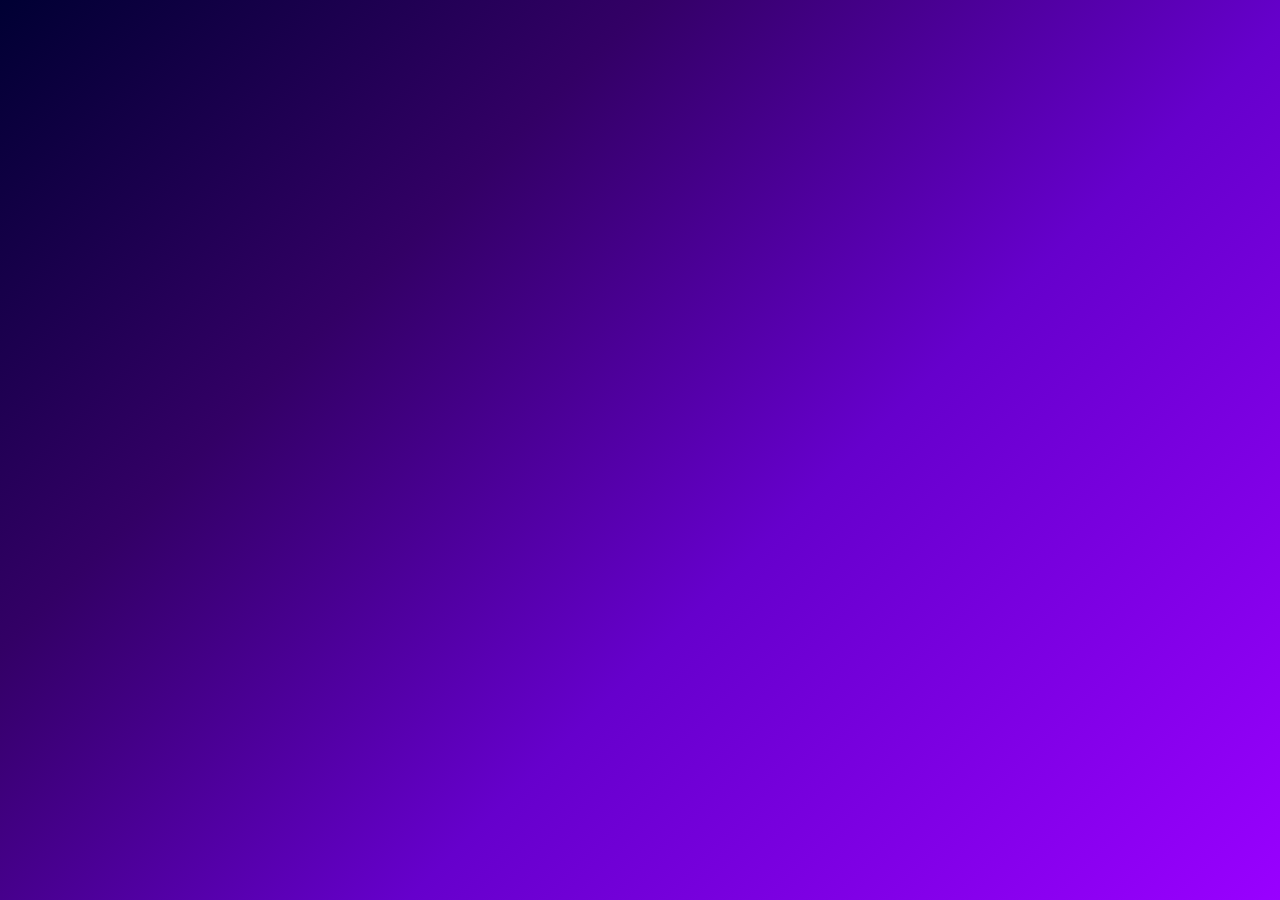
==== commit 668b310b: "Create index.html" ====
--- a/index.html
+++ b/index.html
@@ -3,246 +3,763 @@
 <head>
     <meta charset="UTF-8">
     <meta name="viewport" content="width=device-width, initial-scale=1.0">
-    <title>Somp3</title>
+    <title>SOMP3 - Разработчик, Геймер, Создатель проектов</title>
+    <meta name="description" content="Персональный сайт SOMP3 - разработчика, геймера и создателя проектов. Веб-разработка, Python, игровые проекты, UI/UX дизайн.">
+    <meta name="keywords" content="SOMP3, разработчик, веб-разработка, Python, геймер, UI/UX дизайн, программирование, PWA, Progressive Web App">
+    <meta name="author" content="SOMP3">
+    <meta property="og:title" content="SOMP3 - Разработчик, Геймер, Создатель проектов">
+    <meta property="og:description" content="Персональный сайт разработчика SOMP3 с портфолио и проектами. Веб-разработка, Python, игровые проекты">
+    <meta property="og:type" content="website">
+    <meta property="og:url" content="https://somp1k3.github.io">
+    <meta property="og:image" content="[data-uri]">
+    <meta name="twitter:card" content="summary_large_image">
+    <meta name="twitter:title" content="SOMP3 - Разработчик, Геймер, Создатель проектов">
+    <meta name="twitter:description" content="Персональный сайт разработчика SOMP3 с портфолио и проектами">
+    
+    <!-- PWA метатеги -->
+    <meta name="theme-color" content="#ff0080">
+    <meta name="apple-mobile-web-app-capable" content="yes">
+    <meta name="apple-mobile-web-app-status-bar-style" content="black-translucent">
+    <meta name="apple-mobile-web-app-title" content="SOMP3">
+    <link rel="manifest" href="[data-uri]">
+    
+    <link rel="icon" type="image/png" href="[data-uri]">
     <link rel="stylesheet" href="https://cdnjs.cloudflare.com/ajax/libs/font-awesome/6.4.0/css/all.min.css">
-    <link rel="stylesheet" href="styles.css">
-</head>
-<body>
-    <!-- RGB градиентный фон -->
-    <div class="rgb-bg" id="rgbBg"></div>
     
-    <!-- Уведомление о разработке -->
-    <div class="notification development" id="devNotification">
-        <div class="notification-content">
-            <div class="notification-title">
-                <i class="fas fa-tools"></i>
-                Сайт в разработке
-            </div>
-            <div class="notification-text">
-                Мы постоянно улучшаем наш сайт. Некоторые функции могут быть в разработке или обновляться.
-            </div>
-        </div>
-        <button class="notification-close" onclick="closeNotification('devNotification')">
-            <i class="fas fa-times"></i>
-        </button>
-    </div>
-    
-    <!-- Уведомление с благодарностью -->
-    <div class="notification thanks" id="thanksNotification">
-        <div class="notification-content">
-            <div class="notification-title">
-                <i class="fas fa-heart"></i>
-                Спасибо за выбор!
-            </div>
-            <div class="notification-text">
-                Благодарим вас за посещение нашего сайта! Надеемся, вам понравится ваш опыт.
-            </div>
-        </div>
-        <button class="notification-close" onclick="closeNotification('thanksNotification')">
-            <i class="fas fa-times"></i>
-        </button>
-    </div>
-    
-    <div class="container">
-        <!-- Верхняя панель -->
-        <div class="top-panel">
-            <!-- Социальные иконки -->
-            <div class="social-icons">
-                <a href="https://t.me/testuhipis" target="_blank" class="social-icon tg" title="Telegram">
-                    <i class="fab fa-telegram"></i>
-                </a>
-                <a href="https://github.com/somp1k3" target="_blank" class="social-icon gh" title="GitHub">
-                    <i class="fab fa-github"></i>
-                </a>
-                <a href="https://somp1k3.github.io/smp3/pr/" target="_blank" class="social-icon website" title="Мой сайт">
-                    <i class="fas fa-globe"></i>
-                </a>
-                <a href="https://steamcommunity.com/id/somp1k3/" target="_blank" class="social-icon steam" title="Steam">
-                    <i class="fab fa-steam"></i>
-                </a>
-                <a href="https://www.donationalerts.com/r/uwu11" target="_blank" class="social-icon donate" title="Донаты">
-                    <i class="fas fa-donate"></i>
-                </a>
-                <a href="https://somp1k3.github.io/smp3/portfolio/" target="_blank" class="social-icon portfolio" title="Портфолио">
-                    <i class="fas fa-briefcase"></i>
-                </a>
-            </div>
-            
-            <!-- Только время -->
-            <div class="info-widgets">
-                <div class="info-item">
-                    <div class="info-time" id="currentTime">00:00:00</div>
-                    <div class="info-date" id="currentDate">1 янв 2023</div>
-                </div>
-            </div>
-        </div>
-        
-        <!-- Основной контент -->
-        <div class="main-content">
-            <!-- Заголовок -->
-            <div class="title-section">
-                <h1 class="main-title">SOMP3</h1>
-                <p class="subtitle">Разработчик • Геймер • Создатель проектов</p>
-                
-                <!-- Кнопка настроек -->
-                <div class="settings-btn-container" id="settingsContainer">
-                    <button class="settings-btn" id="settingsBtn">
-                        <i class="fas fa-cog"></i>
-                        Настройки
-                    </button>
-                    <div class="settings-panel" id="settingsPanel">
-                        <div class="settings-title">
-                            <i class="fas fa-sliders-h"></i>
-                            Настройки сайта
-                        </div>
-                        
-                        <div class="setting-item">
-                            <span>RGB фон</span>
-                            <label class="switch">
-                                <input type="checkbox" id="rgbToggle" checked>
-                                <span class="slider"></span>
-                            </label>
-                        </div>
-                        
-                        <div class="setting-item">
-                            <span>Яркий режим</span>
-                            <label class="switch">
-                                <input type="checkbox" id="brightModeToggle">
-                                <span class="slider"></span>
-                            </label>
-                        </div>
-                        
-                        <div class="setting-item">
-                            <span>Анимации</span>
-                            <label class="switch">
-                                <input type="checkbox" id="animationsToggle" checked>
-                                <span class="slider"></span>
-                            </label>
-                        </div>
-                    </div>
-                </div>
-            </div>
-            
-            <!-- Что я делаю -->
-            <div class="activities-section">
-                <h2 class="section-title">Что я делаю</h2>
-                <div class="activities-grid">
-                    <div class="activity-card">
-                        <div class="activity-icon">
-                            <i class="fas fa-code"></i>
-                        </div>
-                        <h3 class="activity-title">Веб-разработка</h3>
-                        <p class="activity-desc">
-                            Создание современных веб-приложений с использованием React, Vue.js, HTML5, CSS3 и JavaScript.
-                        </p>
-                    </div>
-                    
-                    <div class="activity-card">
-                        <div class="activity-icon">
-                            <i class="fab fa-python"></i>
-                        </div>
-                        <h3 class="activity-title">Python разработка</h3>
-                        <p class="activity-desc">
-                            Разработка серверных приложений, ботов, скриптов автоматизации и аналитических систем.
-                        </p>
-                    </div>
-                    
-                    <div class="activity-card">
-                        <div class="activity-icon">
-                            <i class="fas fa-gamepad"></i>
-                        </div>
-                        <h3 class="activity-title">Игровые проекты</h3>
-                        <p class="activity-desc">
-                            Разработка игр, создание модификаций, работа с игровыми движками и дизайн игровых механик.
-                        </p>
-                    </div>
-                    
-                    <div class="activity-card">
-                        <div class="activity-icon">
-                            <i class="fas fa-paint-brush"></i>
-                        </div>
-                        <h3 class="activity-title">UI/UX дизайн</h3>
-                        <p class="activity-desc">
-                            Проектирование пользовательских интерфейсов, создание прототипов и разработка дизайн-систем.
-                        </p>
-                    </div>
-                </div>
-            </div>
-            
-            <!-- Виджет сайта -->
-            <div class="website-widget-section">
-                <div class="website-widget-header">
-                    <div class="website-widget-title">
-                        <i class="fas fa-globe"></i>
-                        Мой сайт
-                    </div>
-                    <a href="https://somp1k3.github.io/smp3/pr/" target="_blank" class="website-widget-link">
-                        <i class="fas fa-external-link-alt"></i>
-                        Открыть сайт
-                    </a>
-                </div>
-                <div class="website-widget-preview">
-                    <p class="website-preview-text">
-                        Посетите мой сайт для просмотра последних проектов и информации.
-                    </p>
-                    <div class="website-preview-content">
-                        <div class="preview-header">
-                            <div>
-                                <div class="preview-title">Мой сайт</div>
-                                <div class="preview-url">somp1k3.github.io/smp3/pr/</div>
-                                <div class="preview-subtitle">Проекты и разработки</div>
-                            </div>
-                            <div class="preview-icon">🌐</div>
-                        </div>
-                        <div class="preview-stats">
-                            <div class="stat-item">
-                                <div class="stat-label">Проекты</div>
-                                <div class="stat-value">10+</div>
-                                <div class="stat-icon">🚀</div>
-                            </div>
-                            <div class="stat-item">
-                                <div class="stat-label">Технологии</div>
-                                <div class="stat-value">15+</div>
-                                <div class="stat-icon">⚡</div>
-                            </div>
-                            <div class="stat-item">
-                                <div class="stat-label">Опыт</div>
-                                <div class="stat-value">5+ лет</div>
-                                <div class="stat-icon">⭐</div>
-                            </div>
-                        </div>
-                    </div>
-                    <p class="website-preview-hint">
-                        Нажмите на ссылку выше, чтобы открыть сайт
-                    </p>
-                </div>
-            </div>
-            
-            <!-- Обо мне -->
-            <div class="about-section">
-                <h2 class="section-title">Обо мне</h2>
-                <div class="about-text">
-                    <p>Привет! Я <span class="highlight">SOMP3</span> - разработчик с многолетним опытом в создании цифровых проектов. Специализируюсь на веб-технологиях, Python и игровой разработке.</p>
-                    
-                    <p>Мои проекты всегда сочетают в себе <span class="highlight">качественный код</span>, <span class="highlight">современный дизайн</span> и <span class="highlight">интуитивный интерфейс</span>. Каждая деталь продумана для максимального удобства пользователя.</p>
-                    
-                    <p>Как геймер, я уделяю особое внимание плавности анимаций, отзывчивости интерфейсов и общему пользовательскому опыту.</p>
-                    
-                    <p>Посетите мой <a href="https://somp1k3.github.io/smp3/pr/" target="_blank" class="about-link">сайт</a> для просмотра последних проектов и информации.</p>
-                </div>
-                <div class="about-text">
-                    <p><strong>Все права защищены © SOMP3 2011-2023</strong></p>
-                </div>
-            </div>
-        </div>
-        
-        <!-- Футер -->
-        <footer>
-            <div class="footer-text">Создано с <i class="fas fa-heart heart-icon"></i> SOMP3</div>
-            <div class="copyright">Код защищен авторским правом. Любое копирование запрещено.</div>
-        </footer>
-    </div>
-
-    <script src="script.js"></script>
-</body>
-</html>+    <style>
+        :root {
+            --primary: #ff0080;
+            --secondary: #00ccff;
+            --accent: #ffcc00;
+            --dark: rgba(0, 0, 0, 0.9);
+            --light: rgba(255, 255, 255, 0.2);
+            --text: #ffffff;
+            --card-bg: rgba(20, 20, 30, 0.8);
+            --transition: all 0.3s ease;
+        }
+
+        * {
+            margin: 0;
+            padding: 0;
+            box-sizing: border-box;
+            font-family: 'Segoe UI', Tahoma, Geneva, Verdana, sans-serif;
+        }
+
+        body {
+            min-height: 100vh;
+            background: linear-gradient(135deg, 
+                #000033 0%, 
+                #330066 30%, 
+                #6600cc 60%, 
+                #9900ff 100%);
+            color: var(--text);
+            overflow-x: hidden;
+            position: relative;
+        }
+
+        /* RGB градиентный фон */
+        .rgb-bg {
+            position: fixed;
+            top: 0;
+            left: 0;
+            width: 100%;
+            height: 100%;
+            background: 
+                radial-gradient(circle at 20% 80%, rgba(255,0,128,0.3) 0%, transparent 50%),
+                radial-gradient(circle at 80% 20%, rgba(0,204,255,0.3) 0%, transparent 50%),
+                radial-gradient(circle at 40% 40%, rgba(255,204,0,0.2) 0%, transparent 50%);
+            background-size: 200% 200%;
+            animation: rgbPulse 15s ease infinite;
+            z-index: -2;
+            pointer-events: none;
+            opacity: 0.7;
+        }
+
+        @keyframes rgbPulse {
+            0%, 100% { background-position: 0% 0%; }
+            50% { background-position: 100% 100%; }
+        }
+
+        /* Уведомления */
+        .notification {
+            position: fixed;
+            top: 20px;
+            right: 20px;
+            background: linear-gradient(135deg, var(--primary), var(--secondary));
+            color: white;
+            padding: 20px 30px;
+            border-radius: 15px;
+            backdrop-filter: blur(20px);
+            border: 2px solid rgba(255, 255, 255, 0.3);
+            box-shadow: 0 15px 40px rgba(0, 0, 0, 0.4);
+            z-index: 10000;
+            animation: slideIn 0.5s cubic-bezier(0.68, -0.55, 0.265, 1.55);
+            max-width: 400px;
+            width: 90%;
+            display: flex;
+            align-items: center;
+            gap: 15px;
+        }
+
+        .notification.development {
+            background: linear-gradient(135deg, #ff416c, #ff4b2b);
+            top: 90px;
+        }
+
+        .notification.thanks {
+            background: linear-gradient(135deg, #00b09b, #96c93d);
+            top: 170px;
+        }
+
+        .notification-content {
+            flex: 1;
+        }
+
+        .notification-title {
+            font-size: 18px;
+            font-weight: 700;
+            margin-bottom: 5px;
+            display: flex;
+            align-items: center;
+            gap: 10px;
+        }
+
+        .notification-text {
+            font-size: 14px;
+            opacity: 0.9;
+            line-height: 1.5;
+        }
+
+        .notification-close {
+            background: rgba(255, 255, 255, 0.2);
+            border: none;
+            color: white;
+            width: 30px;
+            height: 30px;
+            border-radius: 50%;
+            cursor: pointer;
+            display: flex;
+            align-items: center;
+            justify-content: center;
+            transition: var(--transition);
+            flex-shrink: 0;
+        }
+
+        .notification-close:hover {
+            background: rgba(255, 255, 255, 0.3);
+            transform: rotate(90deg);
+        }
+
+        @keyframes slideIn {
+            from {
+                transform: translateX(100%);
+                opacity: 0;
+            }
+            to {
+                transform: translateX(0);
+                opacity: 1;
+            }
+        }
+
+        @keyframes slideOut {
+            from {
+                transform: translateX(0);
+                opacity: 1;
+            }
+            to {
+                transform: translateX(100%);
+                opacity: 0;
+            }
+        }
+
+        /* Модальное окно */
+        .modal-overlay {
+            position: fixed;
+            top: 0;
+            left: 0;
+            width: 100%;
+            height: 100%;
+            background: rgba(0, 0, 0, 0.8);
+            backdrop-filter: blur(10px);
+            display: none;
+            align-items: center;
+            justify-content: center;
+            z-index: 10001;
+            opacity: 0;
+            transition: opacity 0.3s ease;
+        }
+
+        .modal-overlay.active {
+            display: flex;
+            opacity: 1;
+        }
+
+        .modal {
+            background: var(--card-bg);
+            backdrop-filter: blur(25px);
+            border-radius: 25px;
+            border: 2px solid rgba(255, 255, 255, 0.2);
+            box-shadow: 0 25px 60px rgba(0, 0, 0, 0.6);
+            width: 90%;
+            max-width: 700px;
+            max-height: 90vh;
+            overflow-y: auto;
+            animation: modalSlideIn 0.4s cubic-bezier(0.68, -0.55, 0.265, 1.55);
+        }
+
+        @keyframes modalSlideIn {
+            from {
+                transform: translateY(-50px) scale(0.9);
+                opacity: 0;
+            }
+            to {
+                transform: translateY(0) scale(1);
+                opacity: 1;
+            }
+        }
+
+        .modal-header {
+            padding: 25px 30px;
+            border-bottom: 2px solid rgba(255, 255, 255, 0.1);
+            display: flex;
+            align-items: center;
+            justify-content: space-between;
+        }
+
+        .modal-title {
+            font-size: 28px;
+            color: var(--accent);
+            margin: 0;
+        }
+
+        .modal-close {
+            background: rgba(255, 255, 255, 0.1);
+            border: none;
+            color: white;
+            width: 40px;
+            height: 40px;
+            border-radius: 50%;
+            cursor: pointer;
+            display: flex;
+            align-items: center;
+            justify-content: center;
+            transition: var(--transition);
+        }
+
+        .modal-close:hover {
+            background: rgba(255, 255, 255, 0.2);
+            transform: rotate(90deg);
+        }
+
+        .modal-content {
+            padding: 30px;
+        }
+
+        .modal-content h3 {
+            color: var(--secondary);
+            margin: 20px 0 10px;
+            font-size: 22px;
+        }
+
+        .modal-content p {
+            line-height: 1.7;
+            margin-bottom: 15px;
+            opacity: 0.9;
+        }
+
+        .modal-content ul {
+            list-style: none;
+            padding-left: 20px;
+            margin-bottom: 20px;
+        }
+
+        .modal-content li {
+            margin-bottom: 10px;
+            padding-left: 25px;
+            position: relative;
+            opacity: 0.9;
+        }
+
+        .modal-content li:before {
+            content: "•";
+            color: var(--primary);
+            font-size: 24px;
+            position: absolute;
+            left: 0;
+            top: -3px;
+        }
+
+        .modal-footer {
+            padding: 20px 30px;
+            border-top: 2px solid rgba(255, 255, 255, 0.1);
+            display: flex;
+            gap: 15px;
+            justify-content: flex-end;
+        }
+
+        .modal-action-btn {
+            background: linear-gradient(135deg, var(--primary), var(--secondary));
+            color: white;
+            border: none;
+            padding: 12px 25px;
+            border-radius: 10px;
+            font-weight: 600;
+            cursor: pointer;
+            transition: var(--transition);
+            display: flex;
+            align-items: center;
+            gap: 10px;
+            text-decoration: none;
+        }
+
+        .modal-action-btn.secondary {
+            background: rgba(255, 255, 255, 0.1);
+            border: 2px solid rgba(255, 255, 255, 0.2);
+        }
+
+        .modal-action-btn:hover {
+            transform: translateY(-3px);
+            box-shadow: 0 10px 25px rgba(0, 0, 0, 0.3);
+        }
+
+        /* Контейнер */
+        .container {
+            max-width: 1200px;
+            margin: 0 auto;
+            padding: 20px;
+            position: relative;
+            z-index: 1;
+        }
+
+        /* Верхняя панель */
+        .top-panel {
+            display: flex;
+            justify-content: space-between;
+            align-items: center;
+            margin-bottom: 40px;
+            padding: 20px 0;
+            border-bottom: 2px solid rgba(255, 255, 255, 0.15);
+        }
+
+        /* Социальные иконки */
+        .social-icons {
+            display: flex;
+            gap: 12px;
+            flex-wrap: wrap;
+        }
+
+        .social-icon {
+            width: 45px;
+            height: 45px;
+            border-radius: 12px;
+            display: flex;
+            align-items: center;
+            justify-content: center;
+            background: rgba(255, 255, 255, 0.1);
+            backdrop-filter: blur(15px);
+            border: 2px solid rgba(255, 255, 255, 0.2);
+            color: white;
+            font-size: 20px;
+            transition: var(--transition);
+            text-decoration: none;
+        }
+
+        .social-icon:hover {
+            transform: translateY(-5px) scale(1.1);
+            box-shadow: 0 10px 25px rgba(0, 0, 0, 0.3);
+        }
+
+        .social-icon.tg { 
+            background: linear-gradient(135deg, #0088cc, #00a8ff);
+            border-color: rgba(0, 136, 204, 0.5);
+        }
+        .social-icon.gh { 
+            background: linear-gradient(135deg, #333333, #6e5494);
+            border-color: rgba(51, 51, 51, 0.5);
+        }
+        .social-icon.steam { 
+            background: linear-gradient(135deg, #171a21, #66c0f4);
+            border-color: rgba(102, 192, 244, 0.5);
+        }
+        .social-icon.donate { 
+            background: linear-gradient(135deg, #ff6b6b, #ffa8a8);
+            border-color: rgba(255, 107, 107, 0.5);
+        }
+        .social-icon.portfolio { 
+            background: linear-gradient(135deg, #8e44ad, #9b59b6);
+            border-color: rgba(142, 68, 173, 0.5);
+        }
+        .social-icon.website { 
+            background: linear-gradient(135deg, #00b09b, #96c93d);
+            border-color: rgba(0, 176, 155, 0.5);
+        }
+
+        /* Время и PWA кнопка */
+        .info-widgets {
+            display: flex;
+            gap: 20px;
+            align-items: center;
+            flex-wrap: wrap;
+        }
+
+        .info-item {
+            background: rgba(255, 255, 255, 0.1);
+            backdrop-filter: blur(20px);
+            border-radius: 15px;
+            padding: 15px 25px;
+            border: 2px solid rgba(255, 255, 255, 0.2);
+            min-width: 200px;
+            text-align: center;
+            transition: var(--transition);
+        }
+
+        .info-item:hover {
+            background: rgba(255, 255, 255, 0.15);
+            border-color: rgba(255, 255, 255, 0.3);
+            transform: translateY(-5px);
+        }
+
+        .info-time {
+            font-size: 24px;
+            font-weight: 700;
+            margin-bottom: 8px;
+            color: var(--accent);
+        }
+
+        .info-date {
+            font-size: 14px;
+            opacity: 0.9;
+        }
+
+        /* PWA кнопка установки */
+        .pwa-install-btn {
+            display: flex;
+            align-items: center;
+            gap: 15px;
+            padding: 12px 20px !important;
+            cursor: pointer;
+        }
+
+        .pwa-install-icon {
+            font-size: 24px;
+            color: var(--accent);
+        }
+
+        .pwa-install-text {
+            font-size: 14px;
+            font-weight: 600;
+            text-align: left;
+        }
+
+        /* Основной контент */
+        .main-content {
+            text-align: center;
+            margin-bottom: 50px;
+        }
+
+        /* Заголовок */
+        .title-section {
+            margin-bottom: 50px;
+        }
+
+        .main-title {
+            font-size: 64px;
+            margin-bottom: 20px;
+            background: linear-gradient(45deg, var(--primary), var(--secondary), var(--accent));
+            -webkit-background-clip: text;
+            background-clip: text;
+            color: transparent;
+            text-shadow: 0 0 30px rgba(255, 255, 255, 0.3);
+        }
+
+        .subtitle {
+            font-size: 20px;
+            opacity: 0.9;
+            max-width: 600px;
+            margin: 0 auto 40px;
+        }
+
+        /* Кнопка настроек */
+        .settings-btn-container {
+            position: relative;
+            display: inline-block;
+        }
+
+        .settings-btn {
+            background: linear-gradient(135deg, var(--primary), var(--secondary));
+            color: white;
+            border: none;
+            padding: 12px 30px;
+            border-radius: 50px;
+            font-size: 16px;
+            font-weight: 600;
+            cursor: pointer;
+            transition: var(--transition);
+            display: flex;
+            align-items: center;
+            gap: 10px;
+            box-shadow: 0 10px 30px rgba(0, 0, 0, 0.3);
+        }
+
+        .settings-btn:hover {
+            transform: translateY(-5px) scale(1.05);
+            box-shadow: 0 15px 40px rgba(0, 0, 0, 0.4);
+        }
+
+        .settings-panel {
+            position: absolute;
+            top: 100%;
+            left: 50%;
+            transform: translateX(-50%) translateY(10px);
+            background: var(--card-bg);
+            backdrop-filter: blur(25px);
+            border-radius: 20px;
+            padding: 25px;
+            border: 2px solid rgba(255, 255, 255, 0.2);
+            box-shadow: 0 20px 50px rgba(0, 0, 0, 0.5);
+            width: 300px;
+            opacity: 0;
+            visibility: hidden;
+            transition: var(--transition);
+            z-index: 100;
+        }
+
+        .settings-btn-container.active .settings-panel {
+            opacity: 1;
+            visibility: visible;
+            transform: translateX(-50%) translateY(0);
+        }
+
+        .settings-title {
+            font-size: 20px;
+            margin-bottom: 20px;
+            color: var(--accent);
+            text-align: center;
+        }
+
+        .setting-item {
+            display: flex;
+            align-items: center;
+            justify-content: space-between;
+            padding: 15px 0;
+            border-bottom: 1px solid rgba(255, 255, 255, 0.1);
+        }
+
+        .setting-item:last-child {
+            border-bottom: none;
+        }
+
+        .switch {
+            position: relative;
+            display: inline-block;
+            width: 54px;
+            height: 28px;
+        }
+
+        .switch input {
+            opacity: 0;
+            width: 0;
+            height: 0;
+        }
+
+        .slider {
+            position: absolute;
+            cursor: pointer;
+            top: 0;
+            left: 0;
+            right: 0;
+            bottom: 0;
+            background: rgba(255, 255, 255, 0.2);
+            transition: .4s;
+            border-radius: 34px;
+            border: 2px solid rgba(255, 255, 255, 0.3);
+        }
+
+        .slider:before {
+            position: absolute;
+            content: "";
+            height: 20px;
+            width: 20px;
+            left: 3px;
+            bottom: 3px;
+            background: white;
+            transition: .4s;
+            border-radius: 50%;
+        }
+
+        input:checked + .slider {
+            background: linear-gradient(135deg, var(--primary), var(--secondary));
+            border-color: rgba(255, 255, 255, 0.5);
+        }
+
+        input:checked + .slider:before {
+            transform: translateX(26px);
+        }
+
+        /* Что я делаю */
+        .activities-section {
+            margin: 60px 0;
+        }
+
+        .section-title {
+            font-size: 36px;
+            margin-bottom: 40px;
+            color: var(--accent);
+        }
+
+        .activities-grid {
+            display: grid;
+            grid-template-columns: repeat(auto-fit, minmax(280px, 1fr));
+            gap: 25px;
+            margin-top: 30px;
+        }
+
+        .activity-card {
+            background: var(--card-bg);
+            backdrop-filter: blur(20px);
+            border-radius: 20px;
+            padding: 30px;
+            border: 2px solid rgba(255, 255, 255, 0.15);
+            transition: var(--transition);
+            cursor: pointer;
+            position: relative;
+        }
+
+        .activity-card:hover {
+            transform: translateY(-10px);
+            border-color: rgba(255, 255, 255, 0.3);
+            box-shadow: 0 20px 40px rgba(0, 0, 0, 0.3);
+        }
+
+        .activity-icon {
+            font-size: 48px;
+            margin-bottom: 20px;
+            color: var(--secondary);
+        }
+
+        .activity-title {
+            font-size: 22px;
+            margin-bottom: 15px;
+            color: var(--primary);
+        }
+
+        .activity-desc {
+            font-size: 16px;
+            line-height: 1.6;
+            opacity: 0.9;
+            margin-bottom: 15px;
+        }
+
+        .activity-hint {
+            font-size: 14px;
+            opacity: 0.6;
+            color: var(--accent);
+            margin-top: 10px;
+            font-weight: 500;
+        }
+
+        /* Обо мне */
+        .about-section {
+            background: var(--card-bg);
+            backdrop-filter: blur(20px);
+            border-radius: 25px;
+            padding: 40px;
+            margin: 60px auto;
+            max-width: 800px;
+            border: 2px solid rgba(255, 255, 255, 0.15);
+        }
+
+        .about-text {
+            font-size: 18px;
+            line-height: 1.8;
+            margin-bottom: 25px;
+        }
+
+        .highlight {
+            color: var(--accent);
+            font-weight: 600;
+        }
+
+        .about-link {
+            color: var(--accent);
+            text-decoration: none;
+            font-weight: 600;
+        }
+
+        .about-link:hover {
+            text-decoration: underline;
+        }
+
+        /* Футер */
+        footer {
+            margin-top: 60px;
+            padding: 40px 0;
+            text-align: center;
+            border-top: 2px solid rgba(255, 255, 255, 0.15);
+            font-size: 16px;
+            opacity: 0.9;
+        }
+
+        .footer-text {
+            margin-bottom: 20px;
+        }
+
+        .heart-icon {
+            color: var(--primary);
+        }
+
+        .copyright {
+            font-size: 14px;
+            opacity: 0.7;
+        }
+
+        /* Адаптивность */
+        @media (max-width: 900px) {
+            .top-panel {
+                flex-direction: column;
+                gap: 30px;
+            }
+            
+            .info-widgets {
+                width: 100%;
+                justify-content: center;
+            }
+            
+            .main-title {
+                font-size: 48px;
+            }
+            
+            .activities-grid {
+                grid-template-columns: repeat(2, 1fr);
+            }
+            
+            .modal {
+                width: 95%;
+                max-height: 85vh;
+            }
+            
+            .notification {
+                max-width: 350px;
+            }
+        }
+
+        @media (max-width: 600px) {
+            .container {
+                padding: 15px;
+            }
+            
+            .info-item {
+                min-width: 170px;
+                padding: 12px 20px;
+            }
+            
+            .main-title {
+                font-size: 36px;
+            }
+            
+            .activities-grid {
+                grid-template-columns: 1fr;
+            }
+            
+            .about-section {
+                padding: 25px
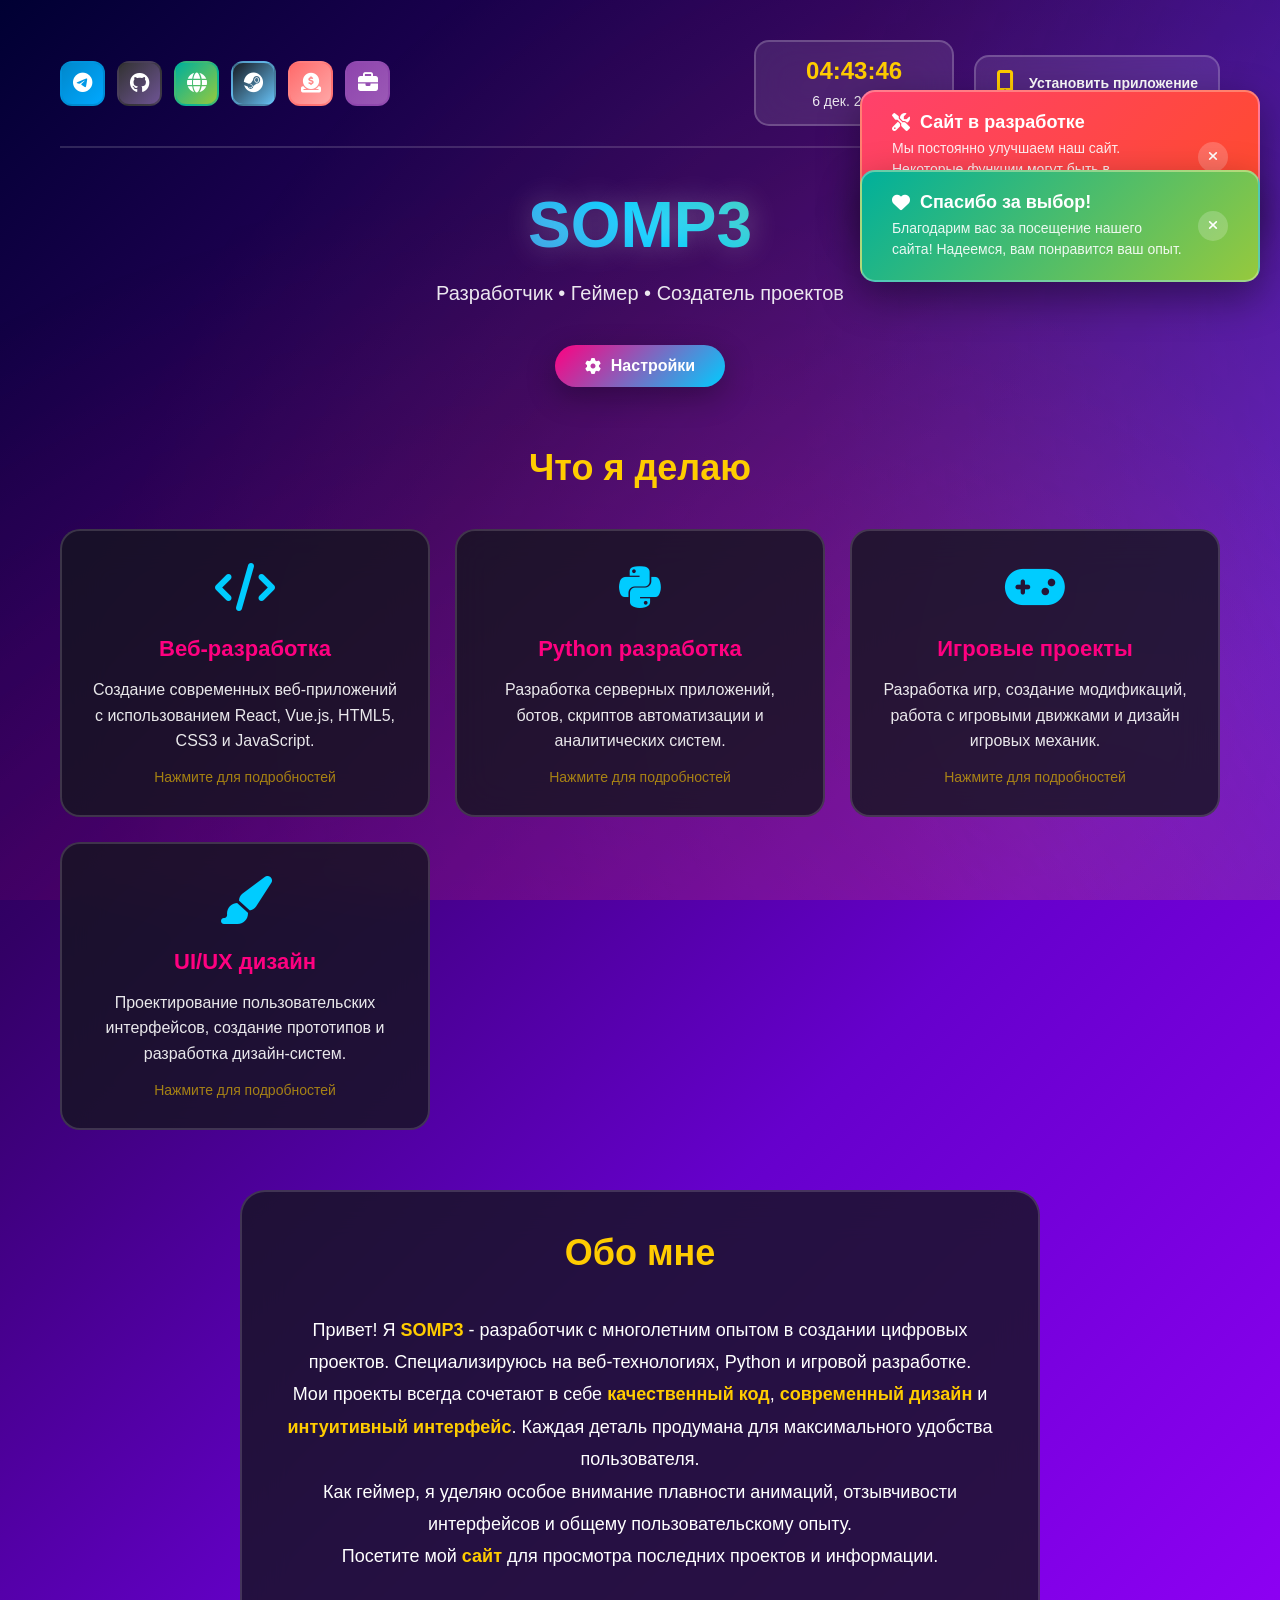
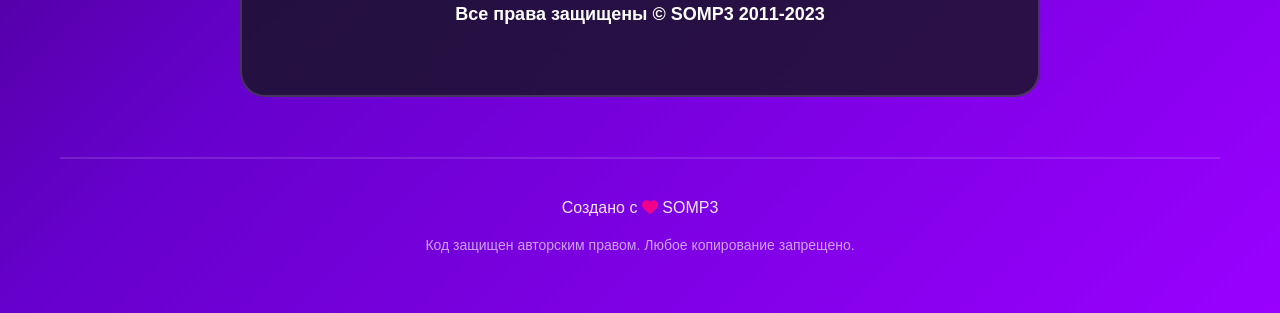
==== commit ec00e199: "Add files via upload" ====
--- a/index.html
+++ b/index.html
@@ -5,13 +5,12 @@
     <meta name="viewport" content="width=device-width, initial-scale=1.0">
     <title>SOMP3 - Разработчик, Геймер, Создатель проектов</title>
     <meta name="description" content="Персональный сайт SOMP3 - разработчика, геймера и создателя проектов. Веб-разработка, Python, игровые проекты, UI/UX дизайн.">
-    <meta name="keywords" content="SOMP3, разработчик, веб-разработка, Python, геймер, UI/UX дизайн, программирование, PWA, Progressive Web App">
+    <meta name="keywords" content="SOMP3, разработчик, веб-разработка, Python, геймер, UI/UX дизайн, программирование">
     <meta name="author" content="SOMP3">
     <meta property="og:title" content="SOMP3 - Разработчик, Геймер, Создатель проектов">
-    <meta property="og:description" content="Персональный сайт разработчика SOMP3 с портфолио и проектами. Веб-разработка, Python, игровые проекты">
+    <meta property="og:description" content="Персональный сайт разработчика SOMP3 с портфолио и проектами">
     <meta property="og:type" content="website">
     <meta property="og:url" content="https://somp1k3.github.io">
-    <meta property="og:image" content="[data-uri]">
     <meta name="twitter:card" content="summary_large_image">
     <meta name="twitter:title" content="SOMP3 - Разработчик, Геймер, Создатель проектов">
     <meta name="twitter:description" content="Персональный сайт разработчика SOMP3 с портфолио и проектами">
@@ -21,745 +20,246 @@
     <meta name="apple-mobile-web-app-capable" content="yes">
     <meta name="apple-mobile-web-app-status-bar-style" content="black-translucent">
     <meta name="apple-mobile-web-app-title" content="SOMP3">
-    <link rel="manifest" href="[data-uri]">
-    
+    <link rel="manifest" href="manifest.json">
+    
+    <link rel="stylesheet" href="https://cdnjs.cloudflare.com/ajax/libs/font-awesome/6.4.0/css/all.min.css">
+    <link rel="stylesheet" href="styles.css">
     <link rel="icon" type="image/png" href="[data-uri]">
-    <link rel="stylesheet" href="https://cdnjs.cloudflare.com/ajax/libs/font-awesome/6.4.0/css/all.min.css">
-    
-    <style>
-        :root {
-            --primary: #ff0080;
-            --secondary: #00ccff;
-            --accent: #ffcc00;
-            --dark: rgba(0, 0, 0, 0.9);
-            --light: rgba(255, 255, 255, 0.2);
-            --text: #ffffff;
-            --card-bg: rgba(20, 20, 30, 0.8);
-            --transition: all 0.3s ease;
-        }
+</head>
+<body>
+    <!-- RGB градиентный фон -->
+    <div class="rgb-bg" id="rgbBg"></div>
+    
+    <!-- Уведомление о разработке -->
+    <div class="notification development" id="devNotification">
+        <div class="notification-content">
+            <div class="notification-title">
+                <i class="fas fa-tools"></i>
+                Сайт в разработке
+            </div>
+            <div class="notification-text">
+                Мы постоянно улучшаем наш сайт. Некоторые функции могут быть в разработке или обновляться.
+            </div>
+        </div>
+        <button class="notification-close" onclick="closeNotification('devNotification')">
+            <i class="fas fa-times"></i>
+        </button>
+    </div>
+    
+    <!-- Уведомление с благодарностью -->
+    <div class="notification thanks" id="thanksNotification">
+        <div class="notification-content">
+            <div class="notification-title">
+                <i class="fas fa-heart"></i>
+                Спасибо за выбор!
+            </div>
+            <div class="notification-text">
+                Благодарим вас за посещение нашего сайта! Надеемся, вам понравится ваш опыт.
+            </div>
+        </div>
+        <button class="notification-close" onclick="closeNotification('thanksNotification')">
+            <i class="fas fa-times"></i>
+        </button>
+    </div>
+    
+    <!-- Модальное окно для "Что я делаю" -->
+    <div class="modal-overlay" id="activityModalOverlay">
+        <div class="modal" id="activityModal">
+            <div class="modal-header">
+                <h2 class="modal-title" id="modalActivityTitle">Заголовок</h2>
+                <button class="modal-close" id="modalCloseBtn">
+                    <i class="fas fa-times"></i>
+                </button>
+            </div>
+            <div class="modal-content" id="modalActivityContent">
+                <!-- Контент будет подгружаться динамически -->
+            </div>
+            <div class="modal-footer">
+                <button class="modal-action-btn" id="modalVisitSiteBtn">
+                    <i class="fas fa-external-link-alt"></i>
+                    Посетить сайт проекта
+                </button>
+                <button class="modal-action-btn secondary" id="modalCloseActionBtn">
+                    <i class="fas fa-times"></i>
+                    Закрыть
+                </button>
+            </div>
+        </div>
+    </div>
+    
+    <div class="container">
+        <!-- Верхняя панель -->
+        <div class="top-panel">
+            <!-- Социальные иконки -->
+            <div class="social-icons">
+                <a href="https://t.me/testuhipis" target="_blank" class="social-icon tg" title="Telegram" aria-label="Telegram">
+                    <i class="fab fa-telegram"></i>
+                </a>
+                <a href="https://github.com/somp1k3" target="_blank" class="social-icon gh" title="GitHub" aria-label="GitHub">
+                    <i class="fab fa-github"></i>
+                </a>
+                <a href="https://somp1k3.github.io/smp3/pr/" target="_blank" class="social-icon website" title="Мой сайт" aria-label="Мой сайт">
+                    <i class="fas fa-globe"></i>
+                </a>
+                <a href="https://steamcommunity.com/id/somp1k3/" target="_blank" class="social-icon steam" title="Steam" aria-label="Steam">
+                    <i class="fab fa-steam"></i>
+                </a>
+                <a href="https://www.donationalerts.com/r/uwu11" target="_blank" class="social-icon donate" title="Донаты" aria-label="Донаты">
+                    <i class="fas fa-donate"></i>
+                </a>
+                <a href="https://somp1k3.github.io/smp3/portfolio/" target="_blank" class="social-icon portfolio" title="Портфолио" aria-label="Портфолио">
+                    <i class="fas fa-briefcase"></i>
+                </a>
+            </div>
+            
+            <!-- Время и кнопка PWA -->
+            <div class="info-widgets">
+                <div class="info-item">
+                    <div class="info-time" id="currentTime">00:00:00</div>
+                    <div class="info-date" id="currentDate">1 янв 2023</div>
+                </div>
+                
+                <!-- Кнопка установки PWA -->
+                <div class="info-item pwa-install-btn" id="pwaInstallBtn" style="cursor: pointer;">
+                    <div class="pwa-install-icon">
+                        <i class="fas fa-mobile-alt"></i>
+                    </div>
+                    <div class="pwa-install-text">
+                        Установить приложение
+                    </div>
+                </div>
+            </div>
+        </div>
+        
+        <!-- Основной контент -->
+        <main class="main-content">
+            <!-- Заголовок -->
+            <div class="title-section">
+                <h1 class="main-title">SOMP3</h1>
+                <p class="subtitle">Разработчик • Геймер • Создатель проектов</p>
+                
+                <!-- Кнопка настроек -->
+                <div class="settings-btn-container" id="settingsContainer">
+                    <button class="settings-btn" id="settingsBtn" aria-label="Настройки сайта">
+                        <i class="fas fa-cog"></i>
+                        Настройки
+                    </button>
+                    <div class="settings-panel" id="settingsPanel">
+                        <div class="settings-title">
+                            <i class="fas fa-sliders-h"></i>
+                            Настройки сайта
+                        </div>
+                        
+                        <div class="setting-item">
+                            <span>RGB фон</span>
+                            <label class="switch">
+                                <input type="checkbox" id="rgbToggle" checked>
+                                <span class="slider"></span>
+                            </label>
+                        </div>
+                        
+                        <div class="setting-item">
+                            <span>Яркий режим</span>
+                            <label class="switch">
+                                <input type="checkbox" id="brightModeToggle">
+                                <span class="slider"></span>
+                            </label>
+                        </div>
+                        
+                        <div class="setting-item">
+                            <span>Анимации</span>
+                            <label class="switch">
+                                <input type="checkbox" id="animationsToggle" checked>
+                                <span class="slider"></span>
+                            </label>
+                        </div>
+                    </div>
+                </div>
+            </div>
+            
+            <!-- Что я делаю -->
+            <section class="activities-section" aria-labelledby="activitiesTitle">
+                <h2 class="section-title" id="activitiesTitle">Что я делаю</h2>
+                <div class="activities-grid">
+                    <div class="activity-card" data-activity="webdev">
+                        <div class="activity-icon">
+                            <i class="fas fa-code"></i>
+                        </div>
+                        <h3 class="activity-title">Веб-разработка</h3>
+                        <p class="activity-desc">
+                            Создание современных веб-приложений с использованием React, Vue.js, HTML5, CSS3 и JavaScript.
+                        </p>
+                        <div class="activity-hint">
+                            Нажмите для подробностей
+                        </div>
+                    </div>
+                    
+                    <div class="activity-card" data-activity="python">
+                        <div class="activity-icon">
+                            <i class="fab fa-python"></i>
+                        </div>
+                        <h3 class="activity-title">Python разработка</h3>
+                        <p class="activity-desc">
+                            Разработка серверных приложений, ботов, скриптов автоматизации и аналитических систем.
+                        </p>
+                        <div class="activity-hint">
+                            Нажмите для подробностей
+                        </div>
+                    </div>
+                    
+                    <div class="activity-card" data-activity="gamedev">
+                        <div class="activity-icon">
+                            <i class="fas fa-gamepad"></i>
+                        </div>
+                        <h3 class="activity-title">Игровые проекты</h3>
+                        <p class="activity-desc">
+                            Разработка игр, создание модификаций, работа с игровыми движками и дизайн игровых механик.
+                        </p>
+                        <div class="activity-hint">
+                            Нажмите для подробностей
+                        </div>
+                    </div>
+                    
+                    <div class="activity-card" data-activity="design">
+                        <div class="activity-icon">
+                            <i class="fas fa-paint-brush"></i>
+                        </div>
+                        <h3 class="activity-title">UI/UX дизайн</h3>
+                        <p class="activity-desc">
+                            Проектирование пользовательских интерфейсов, создание прототипов и разработка дизайн-систем.
+                        </p>
+                        <div class="activity-hint">
+                            Нажмите для подробностей
+                        </div>
+                    </div>
+                </div>
+            </section>
+            
+            <!-- Обо мне -->
+            <section class="about-section" aria-labelledby="aboutTitle">
+                <h2 class="section-title" id="aboutTitle">Обо мне</h2>
+                <div class="about-text">
+                    <p>Привет! Я <span class="highlight">SOMP3</span> - разработчик с многолетним опытом в создании цифровых проектов. Специализируюсь на веб-технологиях, Python и игровой разработке.</p>
+                    
+                    <p>Мои проекты всегда сочетают в себе <span class="highlight">качественный код</span>, <span class="highlight">современный дизайн</span> и <span class="highlight">интуитивный интерфейс</span>. Каждая деталь продумана для максимального удобства пользователя.</p>
+                    
+                    <p>Как геймер, я уделяю особое внимание плавности анимаций, отзывчивости интерфейсов и общему пользовательскому опыту.</p>
+                    
+                    <p>Посетите мой <a href="https://somp1k3.github.io/smp3/pr/" target="_blank" class="about-link" aria-label="Мой сайт">сайт</a> для просмотра последних проектов и информации.</p>
+                </div>
+                <div class="about-text">
+                    <p><strong>Все права защищены © SOMP3 2011-2023</strong></p>
+                </div>
+            </section>
+        </main>
+        
+        <!-- Футер -->
+        <footer>
+            <div class="footer-text">Создано с <i class="fas fa-heart heart-icon" aria-hidden="true"></i> SOMP3</div>
+            <div class="copyright">Код защищен авторским правом. Любое копирование запрещено.</div>
+        </footer>
+    </div>
 
-        * {
-            margin: 0;
-            padding: 0;
-            box-sizing: border-box;
-            font-family: 'Segoe UI', Tahoma, Geneva, Verdana, sans-serif;
-        }
-
-        body {
-            min-height: 100vh;
-            background: linear-gradient(135deg, 
-                #000033 0%, 
-                #330066 30%, 
-                #6600cc 60%, 
-                #9900ff 100%);
-            color: var(--text);
-            overflow-x: hidden;
-            position: relative;
-        }
-
-        /* RGB градиентный фон */
-        .rgb-bg {
-            position: fixed;
-            top: 0;
-            left: 0;
-            width: 100%;
-            height: 100%;
-            background: 
-                radial-gradient(circle at 20% 80%, rgba(255,0,128,0.3) 0%, transparent 50%),
-                radial-gradient(circle at 80% 20%, rgba(0,204,255,0.3) 0%, transparent 50%),
-                radial-gradient(circle at 40% 40%, rgba(255,204,0,0.2) 0%, transparent 50%);
-            background-size: 200% 200%;
-            animation: rgbPulse 15s ease infinite;
-            z-index: -2;
-            pointer-events: none;
-            opacity: 0.7;
-        }
-
-        @keyframes rgbPulse {
-            0%, 100% { background-position: 0% 0%; }
-            50% { background-position: 100% 100%; }
-        }
-
-        /* Уведомления */
-        .notification {
-            position: fixed;
-            top: 20px;
-            right: 20px;
-            background: linear-gradient(135deg, var(--primary), var(--secondary));
-            color: white;
-            padding: 20px 30px;
-            border-radius: 15px;
-            backdrop-filter: blur(20px);
-            border: 2px solid rgba(255, 255, 255, 0.3);
-            box-shadow: 0 15px 40px rgba(0, 0, 0, 0.4);
-            z-index: 10000;
-            animation: slideIn 0.5s cubic-bezier(0.68, -0.55, 0.265, 1.55);
-            max-width: 400px;
-            width: 90%;
-            display: flex;
-            align-items: center;
-            gap: 15px;
-        }
-
-        .notification.development {
-            background: linear-gradient(135deg, #ff416c, #ff4b2b);
-            top: 90px;
-        }
-
-        .notification.thanks {
-            background: linear-gradient(135deg, #00b09b, #96c93d);
-            top: 170px;
-        }
-
-        .notification-content {
-            flex: 1;
-        }
-
-        .notification-title {
-            font-size: 18px;
-            font-weight: 700;
-            margin-bottom: 5px;
-            display: flex;
-            align-items: center;
-            gap: 10px;
-        }
-
-        .notification-text {
-            font-size: 14px;
-            opacity: 0.9;
-            line-height: 1.5;
-        }
-
-        .notification-close {
-            background: rgba(255, 255, 255, 0.2);
-            border: none;
-            color: white;
-            width: 30px;
-            height: 30px;
-            border-radius: 50%;
-            cursor: pointer;
-            display: flex;
-            align-items: center;
-            justify-content: center;
-            transition: var(--transition);
-            flex-shrink: 0;
-        }
-
-        .notification-close:hover {
-            background: rgba(255, 255, 255, 0.3);
-            transform: rotate(90deg);
-        }
-
-        @keyframes slideIn {
-            from {
-                transform: translateX(100%);
-                opacity: 0;
-            }
-            to {
-                transform: translateX(0);
-                opacity: 1;
-            }
-        }
-
-        @keyframes slideOut {
-            from {
-                transform: translateX(0);
-                opacity: 1;
-            }
-            to {
-                transform: translateX(100%);
-                opacity: 0;
-            }
-        }
-
-        /* Модальное окно */
-        .modal-overlay {
-            position: fixed;
-            top: 0;
-            left: 0;
-            width: 100%;
-            height: 100%;
-            background: rgba(0, 0, 0, 0.8);
-            backdrop-filter: blur(10px);
-            display: none;
-            align-items: center;
-            justify-content: center;
-            z-index: 10001;
-            opacity: 0;
-            transition: opacity 0.3s ease;
-        }
-
-        .modal-overlay.active {
-            display: flex;
-            opacity: 1;
-        }
-
-        .modal {
-            background: var(--card-bg);
-            backdrop-filter: blur(25px);
-            border-radius: 25px;
-            border: 2px solid rgba(255, 255, 255, 0.2);
-            box-shadow: 0 25px 60px rgba(0, 0, 0, 0.6);
-            width: 90%;
-            max-width: 700px;
-            max-height: 90vh;
-            overflow-y: auto;
-            animation: modalSlideIn 0.4s cubic-bezier(0.68, -0.55, 0.265, 1.55);
-        }
-
-        @keyframes modalSlideIn {
-            from {
-                transform: translateY(-50px) scale(0.9);
-                opacity: 0;
-            }
-            to {
-                transform: translateY(0) scale(1);
-                opacity: 1;
-            }
-        }
-
-        .modal-header {
-            padding: 25px 30px;
-            border-bottom: 2px solid rgba(255, 255, 255, 0.1);
-            display: flex;
-            align-items: center;
-            justify-content: space-between;
-        }
-
-        .modal-title {
-            font-size: 28px;
-            color: var(--accent);
-            margin: 0;
-        }
-
-        .modal-close {
-            background: rgba(255, 255, 255, 0.1);
-            border: none;
-            color: white;
-            width: 40px;
-            height: 40px;
-            border-radius: 50%;
-            cursor: pointer;
-            display: flex;
-            align-items: center;
-            justify-content: center;
-            transition: var(--transition);
-        }
-
-        .modal-close:hover {
-            background: rgba(255, 255, 255, 0.2);
-            transform: rotate(90deg);
-        }
-
-        .modal-content {
-            padding: 30px;
-        }
-
-        .modal-content h3 {
-            color: var(--secondary);
-            margin: 20px 0 10px;
-            font-size: 22px;
-        }
-
-        .modal-content p {
-            line-height: 1.7;
-            margin-bottom: 15px;
-            opacity: 0.9;
-        }
-
-        .modal-content ul {
-            list-style: none;
-            padding-left: 20px;
-            margin-bottom: 20px;
-        }
-
-        .modal-content li {
-            margin-bottom: 10px;
-            padding-left: 25px;
-            position: relative;
-            opacity: 0.9;
-        }
-
-        .modal-content li:before {
-            content: "•";
-            color: var(--primary);
-            font-size: 24px;
-            position: absolute;
-            left: 0;
-            top: -3px;
-        }
-
-        .modal-footer {
-            padding: 20px 30px;
-            border-top: 2px solid rgba(255, 255, 255, 0.1);
-            display: flex;
-            gap: 15px;
-            justify-content: flex-end;
-        }
-
-        .modal-action-btn {
-            background: linear-gradient(135deg, var(--primary), var(--secondary));
-            color: white;
-            border: none;
-            padding: 12px 25px;
-            border-radius: 10px;
-            font-weight: 600;
-            cursor: pointer;
-            transition: var(--transition);
-            display: flex;
-            align-items: center;
-            gap: 10px;
-            text-decoration: none;
-        }
-
-        .modal-action-btn.secondary {
-            background: rgba(255, 255, 255, 0.1);
-            border: 2px solid rgba(255, 255, 255, 0.2);
-        }
-
-        .modal-action-btn:hover {
-            transform: translateY(-3px);
-            box-shadow: 0 10px 25px rgba(0, 0, 0, 0.3);
-        }
-
-        /* Контейнер */
-        .container {
-            max-width: 1200px;
-            margin: 0 auto;
-            padding: 20px;
-            position: relative;
-            z-index: 1;
-        }
-
-        /* Верхняя панель */
-        .top-panel {
-            display: flex;
-            justify-content: space-between;
-            align-items: center;
-            margin-bottom: 40px;
-            padding: 20px 0;
-            border-bottom: 2px solid rgba(255, 255, 255, 0.15);
-        }
-
-        /* Социальные иконки */
-        .social-icons {
-            display: flex;
-            gap: 12px;
-            flex-wrap: wrap;
-        }
-
-        .social-icon {
-            width: 45px;
-            height: 45px;
-            border-radius: 12px;
-            display: flex;
-            align-items: center;
-            justify-content: center;
-            background: rgba(255, 255, 255, 0.1);
-            backdrop-filter: blur(15px);
-            border: 2px solid rgba(255, 255, 255, 0.2);
-            color: white;
-            font-size: 20px;
-            transition: var(--transition);
-            text-decoration: none;
-        }
-
-        .social-icon:hover {
-            transform: translateY(-5px) scale(1.1);
-            box-shadow: 0 10px 25px rgba(0, 0, 0, 0.3);
-        }
-
-        .social-icon.tg { 
-            background: linear-gradient(135deg, #0088cc, #00a8ff);
-            border-color: rgba(0, 136, 204, 0.5);
-        }
-        .social-icon.gh { 
-            background: linear-gradient(135deg, #333333, #6e5494);
-            border-color: rgba(51, 51, 51, 0.5);
-        }
-        .social-icon.steam { 
-            background: linear-gradient(135deg, #171a21, #66c0f4);
-            border-color: rgba(102, 192, 244, 0.5);
-        }
-        .social-icon.donate { 
-            background: linear-gradient(135deg, #ff6b6b, #ffa8a8);
-            border-color: rgba(255, 107, 107, 0.5);
-        }
-        .social-icon.portfolio { 
-            background: linear-gradient(135deg, #8e44ad, #9b59b6);
-            border-color: rgba(142, 68, 173, 0.5);
-        }
-        .social-icon.website { 
-            background: linear-gradient(135deg, #00b09b, #96c93d);
-            border-color: rgba(0, 176, 155, 0.5);
-        }
-
-        /* Время и PWA кнопка */
-        .info-widgets {
-            display: flex;
-            gap: 20px;
-            align-items: center;
-            flex-wrap: wrap;
-        }
-
-        .info-item {
-            background: rgba(255, 255, 255, 0.1);
-            backdrop-filter: blur(20px);
-            border-radius: 15px;
-            padding: 15px 25px;
-            border: 2px solid rgba(255, 255, 255, 0.2);
-            min-width: 200px;
-            text-align: center;
-            transition: var(--transition);
-        }
-
-        .info-item:hover {
-            background: rgba(255, 255, 255, 0.15);
-            border-color: rgba(255, 255, 255, 0.3);
-            transform: translateY(-5px);
-        }
-
-        .info-time {
-            font-size: 24px;
-            font-weight: 700;
-            margin-bottom: 8px;
-            color: var(--accent);
-        }
-
-        .info-date {
-            font-size: 14px;
-            opacity: 0.9;
-        }
-
-        /* PWA кнопка установки */
-        .pwa-install-btn {
-            display: flex;
-            align-items: center;
-            gap: 15px;
-            padding: 12px 20px !important;
-            cursor: pointer;
-        }
-
-        .pwa-install-icon {
-            font-size: 24px;
-            color: var(--accent);
-        }
-
-        .pwa-install-text {
-            font-size: 14px;
-            font-weight: 600;
-            text-align: left;
-        }
-
-        /* Основной контент */
-        .main-content {
-            text-align: center;
-            margin-bottom: 50px;
-        }
-
-        /* Заголовок */
-        .title-section {
-            margin-bottom: 50px;
-        }
-
-        .main-title {
-            font-size: 64px;
-            margin-bottom: 20px;
-            background: linear-gradient(45deg, var(--primary), var(--secondary), var(--accent));
-            -webkit-background-clip: text;
-            background-clip: text;
-            color: transparent;
-            text-shadow: 0 0 30px rgba(255, 255, 255, 0.3);
-        }
-
-        .subtitle {
-            font-size: 20px;
-            opacity: 0.9;
-            max-width: 600px;
-            margin: 0 auto 40px;
-        }
-
-        /* Кнопка настроек */
-        .settings-btn-container {
-            position: relative;
-            display: inline-block;
-        }
-
-        .settings-btn {
-            background: linear-gradient(135deg, var(--primary), var(--secondary));
-            color: white;
-            border: none;
-            padding: 12px 30px;
-            border-radius: 50px;
-            font-size: 16px;
-            font-weight: 600;
-            cursor: pointer;
-            transition: var(--transition);
-            display: flex;
-            align-items: center;
-            gap: 10px;
-            box-shadow: 0 10px 30px rgba(0, 0, 0, 0.3);
-        }
-
-        .settings-btn:hover {
-            transform: translateY(-5px) scale(1.05);
-            box-shadow: 0 15px 40px rgba(0, 0, 0, 0.4);
-        }
-
-        .settings-panel {
-            position: absolute;
-            top: 100%;
-            left: 50%;
-            transform: translateX(-50%) translateY(10px);
-            background: var(--card-bg);
-            backdrop-filter: blur(25px);
-            border-radius: 20px;
-            padding: 25px;
-            border: 2px solid rgba(255, 255, 255, 0.2);
-            box-shadow: 0 20px 50px rgba(0, 0, 0, 0.5);
-            width: 300px;
-            opacity: 0;
-            visibility: hidden;
-            transition: var(--transition);
-            z-index: 100;
-        }
-
-        .settings-btn-container.active .settings-panel {
-            opacity: 1;
-            visibility: visible;
-            transform: translateX(-50%) translateY(0);
-        }
-
-        .settings-title {
-            font-size: 20px;
-            margin-bottom: 20px;
-            color: var(--accent);
-            text-align: center;
-        }
-
-        .setting-item {
-            display: flex;
-            align-items: center;
-            justify-content: space-between;
-            padding: 15px 0;
-            border-bottom: 1px solid rgba(255, 255, 255, 0.1);
-        }
-
-        .setting-item:last-child {
-            border-bottom: none;
-        }
-
-        .switch {
-            position: relative;
-            display: inline-block;
-            width: 54px;
-            height: 28px;
-        }
-
-        .switch input {
-            opacity: 0;
-            width: 0;
-            height: 0;
-        }
-
-        .slider {
-            position: absolute;
-            cursor: pointer;
-            top: 0;
-            left: 0;
-            right: 0;
-            bottom: 0;
-            background: rgba(255, 255, 255, 0.2);
-            transition: .4s;
-            border-radius: 34px;
-            border: 2px solid rgba(255, 255, 255, 0.3);
-        }
-
-        .slider:before {
-            position: absolute;
-            content: "";
-            height: 20px;
-            width: 20px;
-            left: 3px;
-            bottom: 3px;
-            background: white;
-            transition: .4s;
-            border-radius: 50%;
-        }
-
-        input:checked + .slider {
-            background: linear-gradient(135deg, var(--primary), var(--secondary));
-            border-color: rgba(255, 255, 255, 0.5);
-        }
-
-        input:checked + .slider:before {
-            transform: translateX(26px);
-        }
-
-        /* Что я делаю */
-        .activities-section {
-            margin: 60px 0;
-        }
-
-        .section-title {
-            font-size: 36px;
-            margin-bottom: 40px;
-            color: var(--accent);
-        }
-
-        .activities-grid {
-            display: grid;
-            grid-template-columns: repeat(auto-fit, minmax(280px, 1fr));
-            gap: 25px;
-            margin-top: 30px;
-        }
-
-        .activity-card {
-            background: var(--card-bg);
-            backdrop-filter: blur(20px);
-            border-radius: 20px;
-            padding: 30px;
-            border: 2px solid rgba(255, 255, 255, 0.15);
-            transition: var(--transition);
-            cursor: pointer;
-            position: relative;
-        }
-
-        .activity-card:hover {
-            transform: translateY(-10px);
-            border-color: rgba(255, 255, 255, 0.3);
-            box-shadow: 0 20px 40px rgba(0, 0, 0, 0.3);
-        }
-
-        .activity-icon {
-            font-size: 48px;
-            margin-bottom: 20px;
-            color: var(--secondary);
-        }
-
-        .activity-title {
-            font-size: 22px;
-            margin-bottom: 15px;
-            color: var(--primary);
-        }
-
-        .activity-desc {
-            font-size: 16px;
-            line-height: 1.6;
-            opacity: 0.9;
-            margin-bottom: 15px;
-        }
-
-        .activity-hint {
-            font-size: 14px;
-            opacity: 0.6;
-            color: var(--accent);
-            margin-top: 10px;
-            font-weight: 500;
-        }
-
-        /* Обо мне */
-        .about-section {
-            background: var(--card-bg);
-            backdrop-filter: blur(20px);
-            border-radius: 25px;
-            padding: 40px;
-            margin: 60px auto;
-            max-width: 800px;
-            border: 2px solid rgba(255, 255, 255, 0.15);
-        }
-
-        .about-text {
-            font-size: 18px;
-            line-height: 1.8;
-            margin-bottom: 25px;
-        }
-
-        .highlight {
-            color: var(--accent);
-            font-weight: 600;
-        }
-
-        .about-link {
-            color: var(--accent);
-            text-decoration: none;
-            font-weight: 600;
-        }
-
-        .about-link:hover {
-            text-decoration: underline;
-        }
-
-        /* Футер */
-        footer {
-            margin-top: 60px;
-            padding: 40px 0;
-            text-align: center;
-            border-top: 2px solid rgba(255, 255, 255, 0.15);
-            font-size: 16px;
-            opacity: 0.9;
-        }
-
-        .footer-text {
-            margin-bottom: 20px;
-        }
-
-        .heart-icon {
-            color: var(--primary);
-        }
-
-        .copyright {
-            font-size: 14px;
-            opacity: 0.7;
-        }
-
-        /* Адаптивность */
-        @media (max-width: 900px) {
-            .top-panel {
-                flex-direction: column;
-                gap: 30px;
-            }
-            
-            .info-widgets {
-                width: 100%;
-                justify-content: center;
-            }
-            
-            .main-title {
-                font-size: 48px;
-            }
-            
-            .activities-grid {
-                grid-template-columns: repeat(2, 1fr);
-            }
-            
-            .modal {
-                width: 95%;
-                max-height: 85vh;
-            }
-            
-            .notification {
-                max-width: 350px;
-            }
-        }
-
-        @media (max-width: 600px) {
-            .container {
-                padding: 15px;
-            }
-            
-            .info-item {
-                min-width: 170px;
-                padding: 12px 20px;
-            }
-            
-            .main-title {
-                font-size: 36px;
-            }
-            
-            .activities-grid {
-                grid-template-columns: 1fr;
-            }
-            
-            .about-section {
-                padding: 25px+    <script src="script.js"></script>
+</body>
+</html>
--- a/styles.css
+++ b/styles.css
@@ -0,0 +1,805 @@
+:root {
+    --primary: #ff0080;
+    --secondary: #00ccff;
+    --accent: #ffcc00;
+    --dark: rgba(0, 0, 0, 0.9);
+    --light: rgba(255, 255, 255, 0.2);
+    --text: #ffffff;
+    --card-bg: rgba(20, 20, 30, 0.8);
+    --transition: all 0.3s ease;
+}
+
+* {
+    margin: 0;
+    padding: 0;
+    box-sizing: border-box;
+    font-family: 'Segoe UI', Tahoma, Geneva, Verdana, sans-serif;
+}
+
+body {
+    min-height: 100vh;
+    background: linear-gradient(135deg, 
+        #000033 0%, 
+        #330066 30%, 
+        #6600cc 60%, 
+        #9900ff 100%);
+    color: var(--text);
+    overflow-x: hidden;
+    position: relative;
+}
+
+/* RGB градиентный фон */
+.rgb-bg {
+    position: fixed;
+    top: 0;
+    left: 0;
+    width: 100%;
+    height: 100%;
+    background: 
+        radial-gradient(circle at 20% 80%, rgba(255,0,128,0.3) 0%, transparent 50%),
+        radial-gradient(circle at 80% 20%, rgba(0,204,255,0.3) 0%, transparent 50%),
+        radial-gradient(circle at 40% 40%, rgba(255,204,0,0.2) 0%, transparent 50%);
+    background-size: 200% 200%;
+    animation: rgbPulse 15s ease infinite;
+    z-index: -2;
+    pointer-events: none;
+    opacity: 0.7;
+}
+
+@keyframes rgbPulse {
+    0%, 100% { background-position: 0% 0%; }
+    50% { background-position: 100% 100%; }
+}
+
+/* Уведомления */
+.notification {
+    position: fixed;
+    top: 20px;
+    right: 20px;
+    background: linear-gradient(135deg, var(--primary), var(--secondary));
+    color: white;
+    padding: 20px 30px;
+    border-radius: 15px;
+    backdrop-filter: blur(20px);
+    border: 2px solid rgba(255, 255, 255, 0.3);
+    box-shadow: 0 15px 40px rgba(0, 0, 0, 0.4);
+    z-index: 10000;
+    animation: slideIn 0.5s cubic-bezier(0.68, -0.55, 0.265, 1.55);
+    max-width: 400px;
+    width: 90%;
+    display: flex;
+    align-items: center;
+    gap: 15px;
+}
+
+.notification.development {
+    background: linear-gradient(135deg, #ff416c, #ff4b2b);
+    top: 90px;
+}
+
+.notification.thanks {
+    background: linear-gradient(135deg, #00b09b, #96c93d);
+    top: 170px;
+}
+
+.notification-content {
+    flex: 1;
+}
+
+.notification-title {
+    font-size: 18px;
+    font-weight: 700;
+    margin-bottom: 5px;
+    display: flex;
+    align-items: center;
+    gap: 10px;
+}
+
+.notification-text {
+    font-size: 14px;
+    opacity: 0.9;
+    line-height: 1.5;
+}
+
+.notification-close {
+    background: rgba(255, 255, 255, 0.2);
+    border: none;
+    color: white;
+    width: 30px;
+    height: 30px;
+    border-radius: 50%;
+    cursor: pointer;
+    display: flex;
+    align-items: center;
+    justify-content: center;
+    transition: var(--transition);
+    flex-shrink: 0;
+}
+
+.notification-close:hover {
+    background: rgba(255, 255, 255, 0.3);
+    transform: rotate(90deg);
+}
+
+@keyframes slideIn {
+    from {
+        transform: translateX(100%);
+        opacity: 0;
+    }
+    to {
+        transform: translateX(0);
+        opacity: 1;
+    }
+}
+
+@keyframes slideOut {
+    from {
+        transform: translateX(0);
+        opacity: 1;
+    }
+    to {
+        transform: translateX(100%);
+        opacity: 0;
+    }
+}
+
+/* Модальное окно */
+.modal-overlay {
+    position: fixed;
+    top: 0;
+    left: 0;
+    width: 100%;
+    height: 100%;
+    background: rgba(0, 0, 0, 0.8);
+    backdrop-filter: blur(10px);
+    display: none;
+    align-items: center;
+    justify-content: center;
+    z-index: 10001;
+    opacity: 0;
+    transition: opacity 0.3s ease;
+}
+
+.modal-overlay.active {
+    display: flex;
+    opacity: 1;
+}
+
+.modal {
+    background: var(--card-bg);
+    backdrop-filter: blur(25px);
+    border-radius: 25px;
+    border: 2px solid rgba(255, 255, 255, 0.2);
+    box-shadow: 0 25px 60px rgba(0, 0, 0, 0.6);
+    width: 90%;
+    max-width: 700px;
+    max-height: 90vh;
+    overflow-y: auto;
+    animation: modalSlideIn 0.4s cubic-bezier(0.68, -0.55, 0.265, 1.55);
+}
+
+@keyframes modalSlideIn {
+    from {
+        transform: translateY(-50px) scale(0.9);
+        opacity: 0;
+    }
+    to {
+        transform: translateY(0) scale(1);
+        opacity: 1;
+    }
+}
+
+.modal-header {
+    padding: 25px 30px;
+    border-bottom: 2px solid rgba(255, 255, 255, 0.1);
+    display: flex;
+    align-items: center;
+    justify-content: space-between;
+}
+
+.modal-title {
+    font-size: 28px;
+    color: var(--accent);
+    margin: 0;
+}
+
+.modal-close {
+    background: rgba(255, 255, 255, 0.1);
+    border: none;
+    color: white;
+    width: 40px;
+    height: 40px;
+    border-radius: 50%;
+    cursor: pointer;
+    display: flex;
+    align-items: center;
+    justify-content: center;
+    transition: var(--transition);
+}
+
+.modal-close:hover {
+    background: rgba(255, 255, 255, 0.2);
+    transform: rotate(90deg);
+}
+
+.modal-content {
+    padding: 30px;
+}
+
+.modal-content h3 {
+    color: var(--secondary);
+    margin: 20px 0 10px;
+    font-size: 22px;
+}
+
+.modal-content p {
+    line-height: 1.7;
+    margin-bottom: 15px;
+    opacity: 0.9;
+}
+
+.modal-content ul {
+    list-style: none;
+    padding-left: 20px;
+    margin-bottom: 20px;
+}
+
+.modal-content li {
+    margin-bottom: 10px;
+    padding-left: 25px;
+    position: relative;
+    opacity: 0.9;
+}
+
+.modal-content li:before {
+    content: "•";
+    color: var(--primary);
+    font-size: 24px;
+    position: absolute;
+    left: 0;
+    top: -3px;
+}
+
+.modal-footer {
+    padding: 20px 30px;
+    border-top: 2px solid rgba(255, 255, 255, 0.1);
+    display: flex;
+    gap: 15px;
+    justify-content: flex-end;
+}
+
+.modal-action-btn {
+    background: linear-gradient(135deg, var(--primary), var(--secondary));
+    color: white;
+    border: none;
+    padding: 12px 25px;
+    border-radius: 10px;
+    font-weight: 600;
+    cursor: pointer;
+    transition: var(--transition);
+    display: flex;
+    align-items: center;
+    gap: 10px;
+    text-decoration: none;
+}
+
+.modal-action-btn.secondary {
+    background: rgba(255, 255, 255, 0.1);
+    border: 2px solid rgba(255, 255, 255, 0.2);
+}
+
+.modal-action-btn:hover {
+    transform: translateY(-3px);
+    box-shadow: 0 10px 25px rgba(0, 0, 0, 0.3);
+}
+
+/* Контейнер */
+.container {
+    max-width: 1200px;
+    margin: 0 auto;
+    padding: 20px;
+    position: relative;
+    z-index: 1;
+}
+
+/* Верхняя панель */
+.top-panel {
+    display: flex;
+    justify-content: space-between;
+    align-items: center;
+    margin-bottom: 40px;
+    padding: 20px 0;
+    border-bottom: 2px solid rgba(255, 255, 255, 0.15);
+}
+
+/* Социальные иконки */
+.social-icons {
+    display: flex;
+    gap: 12px;
+    flex-wrap: wrap;
+}
+
+.social-icon {
+    width: 45px;
+    height: 45px;
+    border-radius: 12px;
+    display: flex;
+    align-items: center;
+    justify-content: center;
+    background: rgba(255, 255, 255, 0.1);
+    backdrop-filter: blur(15px);
+    border: 2px solid rgba(255, 255, 255, 0.2);
+    color: white;
+    font-size: 20px;
+    transition: var(--transition);
+    text-decoration: none;
+}
+
+.social-icon:hover {
+    transform: translateY(-5px) scale(1.1);
+    box-shadow: 0 10px 25px rgba(0, 0, 0, 0.3);
+}
+
+.social-icon.tg { 
+    background: linear-gradient(135deg, #0088cc, #00a8ff);
+    border-color: rgba(0, 136, 204, 0.5);
+}
+.social-icon.gh { 
+    background: linear-gradient(135deg, #333333, #6e5494);
+    border-color: rgba(51, 51, 51, 0.5);
+}
+.social-icon.steam { 
+    background: linear-gradient(135deg, #171a21, #66c0f4);
+    border-color: rgba(102, 192, 244, 0.5);
+}
+.social-icon.donate { 
+    background: linear-gradient(135deg, #ff6b6b, #ffa8a8);
+    border-color: rgba(255, 107, 107, 0.5);
+}
+.social-icon.portfolio { 
+    background: linear-gradient(135deg, #8e44ad, #9b59b6);
+    border-color: rgba(142, 68, 173, 0.5);
+}
+.social-icon.website { 
+    background: linear-gradient(135deg, #00b09b, #96c93d);
+    border-color: rgba(0, 176, 155, 0.5);
+}
+
+/* Время и PWA кнопка */
+.info-widgets {
+    display: flex;
+    gap: 20px;
+    align-items: center;
+    flex-wrap: wrap;
+}
+
+.info-item {
+    background: rgba(255, 255, 255, 0.1);
+    backdrop-filter: blur(20px);
+    border-radius: 15px;
+    padding: 15px 25px;
+    border: 2px solid rgba(255, 255, 255, 0.2);
+    min-width: 200px;
+    text-align: center;
+    transition: var(--transition);
+}
+
+.info-item:hover {
+    background: rgba(255, 255, 255, 0.15);
+    border-color: rgba(255, 255, 255, 0.3);
+    transform: translateY(-5px);
+}
+
+.info-time {
+    font-size: 24px;
+    font-weight: 700;
+    margin-bottom: 8px;
+    color: var(--accent);
+}
+
+.info-date {
+    font-size: 14px;
+    opacity: 0.9;
+}
+
+/* PWA кнопка установки */
+.pwa-install-btn {
+    display: flex;
+    align-items: center;
+    gap: 15px;
+    padding: 12px 20px !important;
+}
+
+.pwa-install-icon {
+    font-size: 24px;
+    color: var(--accent);
+}
+
+.pwa-install-text {
+    font-size: 14px;
+    font-weight: 600;
+    text-align: left;
+}
+
+/* Основной контент */
+.main-content {
+    text-align: center;
+    margin-bottom: 50px;
+}
+
+/* Заголовок */
+.title-section {
+    margin-bottom: 50px;
+}
+
+.main-title {
+    font-size: 64px;
+    margin-bottom: 20px;
+    background: linear-gradient(45deg, var(--primary), var(--secondary), var(--accent));
+    -webkit-background-clip: text;
+    background-clip: text;
+    color: transparent;
+    text-shadow: 0 0 30px rgba(255, 255, 255, 0.3);
+}
+
+.subtitle {
+    font-size: 20px;
+    opacity: 0.9;
+    max-width: 600px;
+    margin: 0 auto 40px;
+}
+
+/* Кнопка настроек */
+.settings-btn-container {
+    position: relative;
+    display: inline-block;
+}
+
+.settings-btn {
+    background: linear-gradient(135deg, var(--primary), var(--secondary));
+    color: white;
+    border: none;
+    padding: 12px 30px;
+    border-radius: 50px;
+    font-size: 16px;
+    font-weight: 600;
+    cursor: pointer;
+    transition: var(--transition);
+    display: flex;
+    align-items: center;
+    gap: 10px;
+    box-shadow: 0 10px 30px rgba(0, 0, 0, 0.3);
+}
+
+.settings-btn:hover {
+    transform: translateY(-5px) scale(1.05);
+    box-shadow: 0 15px 40px rgba(0, 0, 0, 0.4);
+}
+
+.settings-panel {
+    position: absolute;
+    top: 100%;
+    left: 50%;
+    transform: translateX(-50%) translateY(10px);
+    background: var(--card-bg);
+    backdrop-filter: blur(25px);
+    border-radius: 20px;
+    padding: 25px;
+    border: 2px solid rgba(255, 255, 255, 0.2);
+    box-shadow: 0 20px 50px rgba(0, 0, 0, 0.5);
+    width: 300px;
+    opacity: 0;
+    visibility: hidden;
+    transition: var(--transition);
+    z-index: 100;
+}
+
+.settings-btn-container.active .settings-panel {
+    opacity: 1;
+    visibility: visible;
+    transform: translateX(-50%) translateY(0);
+}
+
+.settings-title {
+    font-size: 20px;
+    margin-bottom: 20px;
+    color: var(--accent);
+    text-align: center;
+}
+
+.setting-item {
+    display: flex;
+    align-items: center;
+    justify-content: space-between;
+    padding: 15px 0;
+    border-bottom: 1px solid rgba(255, 255, 255, 0.1);
+}
+
+.setting-item:last-child {
+    border-bottom: none;
+}
+
+.switch {
+    position: relative;
+    display: inline-block;
+    width: 54px;
+    height: 28px;
+}
+
+.switch input {
+    opacity: 0;
+    width: 0;
+    height: 0;
+}
+
+.slider {
+    position: absolute;
+    cursor: pointer;
+    top: 0;
+    left: 0;
+    right: 0;
+    bottom: 0;
+    background: rgba(255, 255, 255, 0.2);
+    transition: .4s;
+    border-radius: 34px;
+    border: 2px solid rgba(255, 255, 255, 0.3);
+}
+
+.slider:before {
+    position: absolute;
+    content: "";
+    height: 20px;
+    width: 20px;
+    left: 3px;
+    bottom: 3px;
+    background: white;
+    transition: .4s;
+    border-radius: 50%;
+}
+
+input:checked + .slider {
+    background: linear-gradient(135deg, var(--primary), var(--secondary));
+    border-color: rgba(255, 255, 255, 0.5);
+}
+
+input:checked + .slider:before {
+    transform: translateX(26px);
+}
+
+/* Что я делаю */
+.activities-section {
+    margin: 60px 0;
+}
+
+.section-title {
+    font-size: 36px;
+    margin-bottom: 40px;
+    color: var(--accent);
+}
+
+.activities-grid {
+    display: grid;
+    grid-template-columns: repeat(auto-fit, minmax(280px, 1fr));
+    gap: 25px;
+    margin-top: 30px;
+}
+
+.activity-card {
+    background: var(--card-bg);
+    backdrop-filter: blur(20px);
+    border-radius: 20px;
+    padding: 30px;
+    border: 2px solid rgba(255, 255, 255, 0.15);
+    transition: var(--transition);
+    cursor: pointer;
+    position: relative;
+}
+
+.activity-card:hover {
+    transform: translateY(-10px);
+    border-color: rgba(255, 255, 255, 0.3);
+    box-shadow: 0 20px 40px rgba(0, 0, 0, 0.3);
+}
+
+.activity-icon {
+    font-size: 48px;
+    margin-bottom: 20px;
+    color: var(--secondary);
+}
+
+.activity-title {
+    font-size: 22px;
+    margin-bottom: 15px;
+    color: var(--primary);
+}
+
+.activity-desc {
+    font-size: 16px;
+    line-height: 1.6;
+    opacity: 0.9;
+    margin-bottom: 15px;
+}
+
+.activity-hint {
+    font-size: 14px;
+    opacity: 0.6;
+    color: var(--accent);
+    margin-top: 10px;
+    font-weight: 500;
+}
+
+/* Обо мне */
+.about-section {
+    background: var(--card-bg);
+    backdrop-filter: blur(20px);
+    border-radius: 25px;
+    padding: 40px;
+    margin: 60px auto;
+    max-width: 800px;
+    border: 2px solid rgba(255, 255, 255, 0.15);
+}
+
+.about-text {
+    font-size: 18px;
+    line-height: 1.8;
+    margin-bottom: 25px;
+}
+
+.highlight {
+    color: var(--accent);
+    font-weight: 600;
+}
+
+.about-link {
+    color: var(--accent);
+    text-decoration: none;
+    font-weight: 600;
+}
+
+.about-link:hover {
+    text-decoration: underline;
+}
+
+/* Футер */
+footer {
+    margin-top: 60px;
+    padding: 40px 0;
+    text-align: center;
+    border-top: 2px solid rgba(255, 255, 255, 0.15);
+    font-size: 16px;
+    opacity: 0.9;
+}
+
+.footer-text {
+    margin-bottom: 20px;
+}
+
+.heart-icon {
+    color: var(--primary);
+}
+
+.copyright {
+    font-size: 14px;
+    opacity: 0.7;
+}
+
+/* Адаптивность */
+@media (max-width: 900px) {
+    .top-panel {
+        flex-direction: column;
+        gap: 30px;
+    }
+    
+    .info-widgets {
+        width: 100%;
+        justify-content: center;
+    }
+    
+    .main-title {
+        font-size: 48px;
+    }
+    
+    .activities-grid {
+        grid-template-columns: repeat(2, 1fr);
+    }
+    
+    .modal {
+        width: 95%;
+        max-height: 85vh;
+    }
+    
+    .notification {
+        max-width: 350px;
+    }
+}
+
+@media (max-width: 600px) {
+    .container {
+        padding: 15px;
+    }
+    
+    .info-item {
+        min-width: 170px;
+        padding: 12px 20px;
+    }
+    
+    .main-title {
+        font-size: 36px;
+    }
+    
+    .activities-grid {
+        grid-template-columns: 1fr;
+    }
+    
+    .about-section {
+        padding: 25px;
+    }
+    
+    .settings-panel {
+        width: 280px;
+    }
+    
+    .social-icons {
+        justify-content: center;
+    }
+    
+    .notification {
+        max-width: 300px;
+        padding: 15px 20px;
+    }
+    
+    .notification.development {
+        top: 80px;
+    }
+    
+    .notification.thanks {
+        top: 150px;
+    }
+    
+    .modal-header {
+        padding: 20px;
+    }
+    
+    .modal-content {
+        padding: 20px;
+    }
+    
+    .modal-footer {
+        padding: 15px 20px;
+        flex-direction: column;
+    }
+    
+    .modal-action-btn {
+        width: 100%;
+        justify-content: center;
+    }
+}
+
+@media (max-width: 400px) {
+    .info-item {
+        min-width: 100%;
+    }
+    
+    .social-icon {
+        width: 40px;
+        height: 40px;
+        font-size: 18px;
+    }
+    
+    .main-title {
+        font-size: 32px;
+    }
+    
+    .section-title {
+        font-size: 28px;
+    }
+    
+    .notification {
+        max-width: 280px;
+        right: 10px;
+    }
+    
+    .pwa-install-text {
+        font-size: 12px;
+    }
+}
